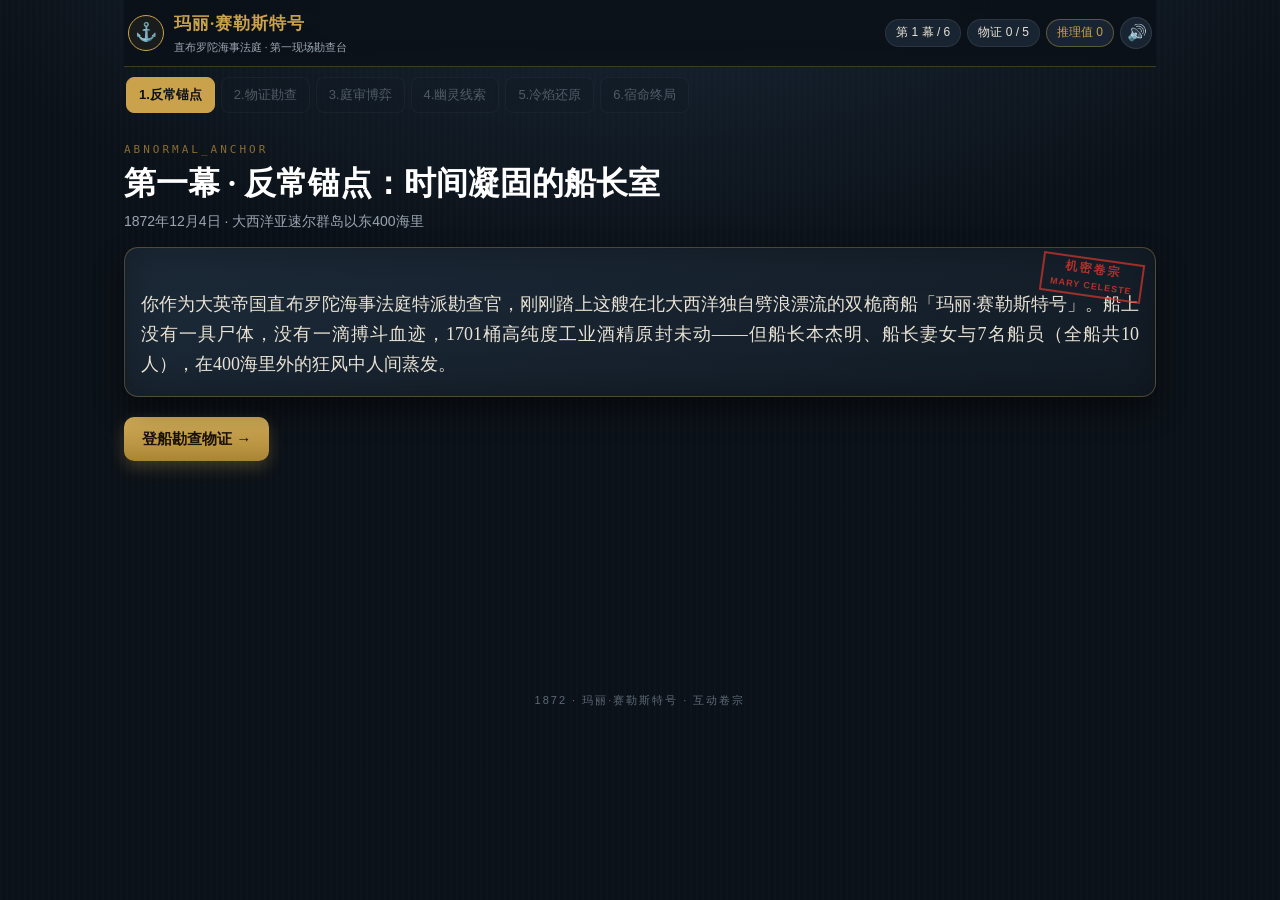
==== index.html @ 89330591 "Deploy 1872 Mary Celeste Bilibili Toy interactive demo" ====
<!DOCTYPE html>
<html lang="zh-CN">
<head>
<meta charset="utf-8">
<meta name="viewport" content="width=device-width, initial-scale=1, viewport-fit=cover">
<meta name="theme-color" content="#0b1118">
<title>1872幽灵船：玛丽·赛勒斯特号第一现场勘查台</title>
<link rel="icon" href="./icon.png">
<link rel="stylesheet" href="./assets/style-3c4d5e.css">
</head>
<body>
<div class="app" id="app">

  <!-- Top HUD -->
  <header class="hud" id="hud" role="banner">
    <div class="hud-brand">
      <span class="hud-seal" aria-hidden="true">⚓</span>
      <div class="hud-title">
        <strong>玛丽·赛勒斯特号</strong>
        <small>直布罗陀海事法庭 · 第一现场勘查台</small>
      </div>
    </div>
    <div class="hud-stats" aria-live="polite">
      <span class="hud-chip" id="hud-act">第 1 幕 / 6</span>
      <span class="hud-chip" id="hud-evidence">物证 0 / 5</span>
      <span class="hud-chip hud-score" id="hud-score">推理值 0</span>
      <button type="button" class="hud-btn" id="btn-sound" aria-pressed="true" title="音效开关">🔊</button>
    </div>
  </header>

  <!-- Act Quick-Jump Bar -->
  <nav class="jumpbar" id="act-nav" aria-label="幕间快速跳转">
    <button type="button" class="jump is-current" data-jump="1">1.反常锚点</button>
    <button type="button" class="jump" data-jump="2" disabled>2.物证勘查</button>
    <button type="button" class="jump" data-jump="3" disabled>3.庭审博弈</button>
    <button type="button" class="jump" data-jump="4" disabled>4.幽灵线索</button>
    <button type="button" class="jump" data-jump="5" disabled>5.冷焰还原</button>
    <button type="button" class="jump" data-jump="6" disabled>6.宿命终局</button>
  </nav>

  <main class="stage" id="stage">

    <!-- Act 1 -->
    <section class="act is-active" id="act-1" data-act="1" aria-labelledby="act1-title">
      <p class="eyebrow" id="act1-code">ABNORMAL_ANCHOR</p>
      <h1 class="act-title" id="act1-title">第一幕 · 反常锚点：时间凝固的船长室</h1>
      <p class="act-sub" id="act1-sub">1872年12月4日 · 大西洋亚速尔群岛以东400海里</p>
      <div class="case-file">
        <div class="case-stamp" aria-hidden="true">机密卷宗<br><span>MARY CELESTE</span></div>
        <p class="hook" id="act1-hook"></p>
        <p class="interrupt" id="act1-interrupt" hidden></p>
      </div>
      <ul class="anomaly-list" id="anomaly-list" hidden>
        <li>🧵 缝纫机上的童装，还差最后一针</li>
        <li>🍳 厨房炉火刚熄，早餐盘里还留着食物</li>
        <li>🛢️ 1701 桶工业酒精，原封未动</li>
      </ul>
      <div class="act-actions">
        <button type="button" class="btn btn-primary" id="btn-to-act2">登船勘查物证 →</button>
      </div>
    </section>

    <!-- Act 2 -->
    <section class="act" id="act-2" data-act="2" aria-labelledby="act2-title" hidden>
      <p class="eyebrow" id="act2-code">SENSORY_INSPECTION</p>
      <h2 class="act-title" id="act2-title">第二幕 · 感官勘查：35mm拍立得物证悬浮台</h2>
      <p class="act-sub" id="act2-sub"></p>

      <div class="toolbar" id="toolbar" role="toolbar" aria-label="勘查工具">
        <button type="button" class="tool is-selected" id="tool-fluo" aria-pressed="true">
          <i class="tool-dot fluo" aria-hidden="true"></i>黄色荧光标注刷
        </button>
        <button type="button" class="tool" id="tool-circle" aria-pressed="false">
          <i class="tool-dot circle" aria-hidden="true"></i>手绘红圈取证笔
        </button>
        <div class="counter" aria-live="polite">已取证 <b id="evidence-counter">0 / 5</b></div>
        <button type="button" class="btn btn-ghost" id="btn-inspect-all">一键全勘查</button>
      </div>

      <div class="evidence-grid" id="evidence-grid"></div>

      <p class="tool-hint" id="tool-hint" aria-live="polite">点击任意拍立得，用当前工具标出它的反常死穴。</p>
      <div class="act-actions">
        <button type="button" class="btn btn-primary" id="btn-to-act3" disabled>5件物证到手，开庭 →</button>
      </div>
    </section>

    <!-- Act 3 -->
    <section class="act" id="act-3" data-act="3" aria-labelledby="act3-title" hidden>
      <p class="eyebrow" id="act3-code">INTUITION_TRAP</p>
      <h2 class="act-title" id="act3-title">第三幕 · 直觉诱捕：直布罗陀海事庭审博弈</h2>
      <p class="act-sub" id="act3-sub"></p>
      <div class="court-bench" aria-hidden="true">⚖️ 请选择你的结案假说</div>
      <div class="hyp-list" id="hyp-list"></div>
      <div class="act-actions">
        <button type="button" class="btn btn-primary" id="btn-to-act4" disabled>真相锁定，追查幽灵线索 →</button>
      </div>
    </section>

    <!-- Act 4 -->
    <section class="act" id="act-4" data-act="4" aria-labelledby="act4-title" hidden>
      <p class="eyebrow" id="act4-code">GHOST_CLUE</p>
      <h2 class="act-title" id="act4-title">第四幕 · 幽灵线索：为什么火光冲天却没有半点烧焦痕迹？</h2>
      <p class="act-sub" id="act4-sub"></p>
      <p class="mechanism" id="act4-mechanism"></p>

      <div class="chain" id="chain" aria-label="证据链">
        <button type="button" class="chain-node" id="node-barrels" data-node="barrels">
          <span class="node-no">物证 #05</span><b>9桶红橡木渗漏</b>
        </button>
        <span class="chain-link" id="link-1" aria-hidden="true"></span>
        <button type="button" class="chain-node" id="node-hatch" data-node="hatch">
          <span class="node-no">现场细节</span><b>被掀开的舱盖</b>
        </button>
        <span class="chain-link" id="link-2" aria-hidden="true"></span>
        <button type="button" class="chain-node" id="node-rope" data-node="rope">
          <span class="node-no">物证 #04</span><b>崩断的主帆缭绳</b>
        </button>
      </div>
      <p class="tool-hint" id="chain-hint" aria-live="polite">依次点选两个相邻的证据节点，把它们连成链。</p>

      <div class="formula" id="formula" hidden>
        <p class="formula-tag">UCL 热力学冷焰公式 · 已解锁</p>
        <p class="formula-eq">C₂H₅OH(g) + O₂ →(低温氧化) 乙醛 + H₂O + <em>微量热</em></p>
        <p class="formula-eq">爆炸极限 3.3% ≤ φ ≤ 19% · 火焰峰值温度远低于纸张燃点</p>
        <p class="formula-note">蒸汽剧烈喷发，却几乎不加热周围木材——所以船上没有焦痕。</p>
      </div>
      <div class="act-actions">
        <button type="button" class="btn btn-primary" id="btn-to-act5" disabled>进入物理还原 →</button>
      </div>
    </section>

    <!-- Act 5 -->
    <section class="act" id="act-5" data-act="5" aria-labelledby="act5-title" hidden>
      <p class="eyebrow" id="act5-code">PHYSICAL_RECONSTRUCTION</p>
      <h2 class="act-title" id="act5-title">第五幕 · 物理还原：0.7秒核弹级死寂与冷焰闪爆实验</h2>
      <p class="act-sub" id="act5-sub"></p>
      <ol class="timeline" id="timeline"></ol>

      <div class="flame-stage" id="flame-stage" aria-live="polite">
        <div class="flame-core" aria-hidden="true"></div>
        <span class="wave w1" aria-hidden="true"></span>
        <span class="wave w2" aria-hidden="true"></span>
        <span class="wave w3" aria-hidden="true"></span>
        <div class="flame-readout" id="flame-readout">舱口待命 · 等待最后一次静电火花</div>
        <div class="paper-test" id="paper-test" hidden>📄 试纸完好无损 · 0 焦痕</div>
      </div>

      <div class="act-actions">
        <button type="button" class="btn btn-flame" id="btn-trigger-flash">⚡ 触发死寂 0.72 秒 → 冷焰闪爆</button>
        <button type="button" class="btn btn-primary" id="btn-to-act6" hidden disabled>查看宿命终局 →</button>
      </div>
    </section>

    <!-- Act 6 -->
    <section class="act" id="act-6" data-act="6" aria-labelledby="act6-title" hidden>
      <p class="eyebrow" id="act6-code">FATE_ECHO</p>
      <h2 class="act-title" id="act6-title">第六幕 · 宿命回响：最理性的父爱，最残酷的深海</h2>
      <p class="act-sub" id="act6-sub"></p>
      <blockquote class="epilogue" id="epilogue"></blockquote>

      <article class="rank-card" id="rank-card" aria-live="polite">
        <div class="rank-letter" id="rank-letter">B</div>
        <div class="rank-body">
          <p class="rank-badge" id="rank-badge"></p>
          <p class="rank-title" id="rank-title"></p>
          <p class="rank-score">最终推理值 <b id="final-score">0</b> / 100</p>
        </div>
      </article>
      <p class="comment-box" id="comment-text"></p>
      <p class="save-status" id="save-status" aria-live="polite"></p>
      <div class="act-actions">
        <button type="button" class="btn btn-primary" id="btn-copy-comment">复制评论区暗号</button>
        <button type="button" class="btn btn-ghost" id="btn-restart">重新勘查</button>
      </div>
    </section>
  </main>

  <footer class="foot">1872 · 玛丽·赛勒斯特号 · 互动卷宗</footer>
</div>

<!-- Dead Silence: 0.72s pitch-black -->
<div class="dead-silence" id="dead-silence" aria-hidden="true"><span>……</span></div>
<div class="cool-flash" id="cool-flash" aria-hidden="true"></div>
<div class="toast" id="toast" role="status" aria-live="polite"></div>

<script src="./assets/app-8f9a2b.js"></script>
</body>
</html>
---- assets/style-3c4d5e.css ----
/* 1872 Mary Celeste — Victorian maritime detective desk (dark). */
:root {
  --ink: #0b1118;
  --ink-2: #111a24;
  --ink-3: #182431;
  --wood: #2a1d14;
  --brass: #c9a24b;
  --brass-dim: #8a6d2f;
  --paper: #f4efe6;
  --paper-ink: #2b2118;
  --text: #e8e2d4;
  --muted: #9aa5b1;
  --red: #d9372b;
  --fluo: rgba(250, 204, 21, 0.42);
  --flame: #38bdf8;
  --radius: 14px;
  --serif: "Songti SC", "Noto Serif SC", "SimSun", "Georgia", serif;
  --sans: -apple-system, "PingFang SC", "Microsoft YaHei", "Segoe UI", sans-serif;
}

*, *::before, *::after { box-sizing: border-box; }
html, body { margin: 0; padding: 0; max-width: 100%; overflow-x: hidden; }
body {
  background:
    radial-gradient(1200px 600px at 50% -10%, #1b2a3a 0%, transparent 60%),
    repeating-linear-gradient(90deg, rgba(255,255,255,0.012) 0 2px, transparent 2px 6px),
    var(--ink);
  color: var(--text);
  font-family: var(--sans);
  line-height: 1.65;
  -webkit-font-smoothing: antialiased;
  min-height: 100vh;
}
[hidden] { display: none !important; }
button { font: inherit; color: inherit; cursor: pointer; border: 0; background: none; -webkit-tap-highlight-color: transparent; }
button:disabled { cursor: not-allowed; opacity: 0.45; }
button:focus-visible { outline: 2px solid var(--brass); outline-offset: 2px; }

.app { max-width: 1080px; margin: 0 auto; padding: 0 14px 28px; width: 100%; }

/* ---------- Top HUD ---------- */
.hud {
  position: sticky; top: 0; z-index: 30;
  display: flex; flex-wrap: wrap; align-items: center; justify-content: space-between; gap: 8px;
  padding: 10px 4px;
  background: linear-gradient(180deg, rgba(11,17,24,0.97) 70%, rgba(11,17,24,0.82));
  border-bottom: 1px solid rgba(201,162,75,0.28);
  backdrop-filter: blur(6px);
}
.hud-brand { display: flex; align-items: center; gap: 10px; min-width: 0; }
.hud-seal {
  width: 36px; height: 36px; flex: none; display: grid; place-items: center;
  border: 1px solid var(--brass); border-radius: 50%; color: var(--brass); font-size: 18px;
  background: rgba(201,162,75,0.08);
}
.hud-title { display: flex; flex-direction: column; min-width: 0; font-family: var(--serif); }
.hud-title strong { font-size: 15px; color: var(--brass); letter-spacing: 1px; }
.hud-title small { font-size: 11px; color: var(--muted); white-space: nowrap; overflow: hidden; text-overflow: ellipsis; }
.hud-stats { display: flex; flex-wrap: wrap; align-items: center; gap: 6px; }
.hud-chip {
  padding: 3px 10px; border-radius: 999px; font-size: 12px; white-space: nowrap;
  background: var(--ink-3); border: 1px solid rgba(255,255,255,0.08); color: var(--text);
}
.hud-score { color: var(--brass); border-color: rgba(201,162,75,0.4); }
.hud-btn { width: 32px; height: 32px; border-radius: 50%; background: var(--ink-3); border: 1px solid rgba(255,255,255,0.1); }

/* ---------- Act quick-jump bar ---------- */
.jumpbar {
  display: flex; gap: 6px; padding: 10px 2px; overflow-x: auto; scrollbar-width: none;
  -webkit-overflow-scrolling: touch;
}
.jumpbar::-webkit-scrollbar { display: none; }
.jump {
  flex: 0 0 auto; padding: 6px 12px; border-radius: 8px; font-size: 13px; white-space: nowrap;
  background: var(--ink-2); border: 1px solid rgba(255,255,255,0.08); color: var(--muted);
  transition: background .2s, color .2s, border-color .2s;
}
.jump.is-done { color: var(--text); border-color: rgba(201,162,75,0.35); }
.jump.is-current { color: var(--ink); background: var(--brass); border-color: var(--brass); font-weight: 700; }
.jump:not(:disabled):not(.is-current):hover { border-color: var(--brass); color: var(--brass); }

/* ---------- Acts ---------- */
.stage { min-height: 60vh; }
.act { padding: 14px 0 6px; animation: actIn .5s ease both; }
@keyframes actIn { from { opacity: 0; transform: translateY(14px); } to { opacity: 1; transform: none; } }
.eyebrow { margin: 4px 0 0; font-size: 11px; letter-spacing: 3px; color: var(--brass-dim); font-family: ui-monospace, Consolas, monospace; }
.act-title { margin: 4px 0 6px; font-family: var(--serif); font-size: clamp(21px, 5.6vw, 32px); line-height: 1.3; color: #fff; overflow-wrap: anywhere; }
.act-sub { margin: 0 0 14px; color: var(--muted); font-size: 14px; overflow-wrap: anywhere; }

.case-file {
  position: relative; padding: 18px 16px 16px; border-radius: var(--radius);
  background: linear-gradient(160deg, #1c2a38, #121b25);
  border: 1px solid rgba(201,162,75,0.3);
  box-shadow: 0 14px 30px rgba(0,0,0,0.45), inset 0 0 40px rgba(0,0,0,0.3);
}
.case-stamp {
  position: absolute; top: 10px; right: 12px; transform: rotate(8deg);
  border: 2px solid rgba(217,55,43,0.7); color: rgba(217,55,43,0.8);
  padding: 2px 8px; font-size: 12px; font-weight: 700; text-align: center; line-height: 1.3; letter-spacing: 2px;
}
.case-stamp span { font-size: 9px; letter-spacing: 1px; }
.hook { margin: 24px 0 0; font-family: var(--serif); font-size: 16px; text-align: justify; }
.interrupt {
  margin: 14px 0 0; padding: 10px 12px; border-left: 3px solid var(--red);
  background: rgba(217,55,43,0.1); font-weight: 700; color: #ffd9d4; animation: shake .5s;
}
@keyframes shake { 20% { transform: translateX(-4px); } 40% { transform: translateX(4px); } 60% { transform: translateX(-2px); } 80% { transform: translateX(2px); } }
.anomaly-list { list-style: none; margin: 14px 0 0; padding: 0; display: grid; gap: 8px; }
.anomaly-list li { padding: 8px 12px; background: var(--ink-2); border-radius: 8px; border: 1px dashed rgba(201,162,75,0.4); animation: actIn .5s both; }

.act-actions { display: flex; flex-wrap: wrap; gap: 10px; margin: 20px 0 6px; }
.btn {
  min-height: 44px; padding: 10px 18px; border-radius: 10px; font-weight: 700; font-size: 15px;
  transition: transform .15s, box-shadow .2s, filter .2s; max-width: 100%;
}
.btn:not(:disabled):active { transform: scale(0.97); }
.btn-primary { background: linear-gradient(180deg, #d8b25c, #a98433); color: #1a1208; box-shadow: 0 6px 16px rgba(201,162,75,0.28); }
.btn-primary:not(:disabled):hover { filter: brightness(1.08); }
.btn-ghost { background: var(--ink-3); border: 1px solid rgba(201,162,75,0.4); color: var(--brass); }
.btn-flame { background: linear-gradient(180deg, #1e6a94, #0e3d5a); border: 1px solid var(--flame); color: #dff4ff; box-shadow: 0 0 18px rgba(56,189,248,0.35); }

/* ---------- Act 2: toolbar + polaroids ---------- */
.toolbar { display: flex; flex-wrap: wrap; align-items: center; gap: 8px; margin-bottom: 14px; }
.tool {
  display: inline-flex; align-items: center; gap: 8px; min-height: 40px; padding: 8px 12px; border-radius: 10px;
  background: var(--ink-2); border: 1px solid rgba(255,255,255,0.12); font-size: 13px;
}
.tool.is-selected { border-color: var(--brass); background: var(--ink-3); box-shadow: 0 0 0 1px var(--brass) inset; }
.tool-dot { width: 16px; height: 16px; border-radius: 4px; display: inline-block; }
.tool-dot.fluo { background: #facc15; opacity: 0.85; }
.tool-dot.circle { border: 2px solid var(--red); border-radius: 50%; }
.counter { margin-left: auto; font-size: 13px; color: var(--muted); }
.counter b { color: var(--brass); font-size: 16px; }

.evidence-grid {
  display: grid; grid-template-columns: 1fr; gap: 26px 18px; padding: 10px 6px 18px;
}
.polaroid {
  position: relative; display: block; width: 100%; text-align: left; color: var(--paper-ink);
  background: #f4efe6; border: 12px solid #f4efe6; border-bottom-width: 14px; border-radius: 3px;
  box-shadow: 0 2px 3px rgba(0,0,0,0.35), 0 12px 22px rgba(0,0,0,0.5), 0 28px 44px rgba(0,0,0,0.35);
  transform: rotate(var(--tilt, 0deg));
  transition: transform .3s cubic-bezier(.2,.8,.2,1), box-shadow .3s;
  animation: float 6s ease-in-out infinite;
}
.polaroid:nth-child(2n) { animation-delay: -2s; }
.polaroid:nth-child(3n) { animation-delay: -4s; }
@keyframes float { 0%, 100% { translate: 0 0; } 50% { translate: 0 -5px; } }
.polaroid:hover { transform: rotate(0deg) scale(1.025); box-shadow: 0 4px 6px rgba(0,0,0,0.35), 0 22px 36px rgba(0,0,0,0.55); z-index: 2; }
.polaroid[data-id="ev-logbook"] { --tilt: -3.2deg; }
.polaroid[data-id="ev-sword"] { --tilt: 4.1deg; }
.polaroid[data-id="ev-hull-cuts"] { --tilt: -2.5deg; }
.polaroid[data-id="ev-Navigation"] { --tilt: 3.6deg; }
.polaroid[data-id="ev-barrels"] { --tilt: -4.0deg; }
.polaroid::before { /* tape */
  content: ""; position: absolute; top: -20px; left: 50%; width: 72px; height: 22px; margin-left: -36px;
  background: rgba(230,215,170,0.55); transform: rotate(-2deg); box-shadow: 0 1px 2px rgba(0,0,0,0.25);
}
.photo {
  position: relative; aspect-ratio: 4 / 3; overflow: hidden;
  background:
    radial-gradient(120% 90% at 30% 20%, #4a5b6b 0%, #1b2530 60%, #0c1219 100%);
  filter: sepia(0.35) contrast(1.05);
  display: grid; place-items: center;
}
.photo-icon { font-size: 54px; opacity: 0.85; filter: drop-shadow(0 4px 8px rgba(0,0,0,0.6)); }
.photo-spec { position: absolute; left: 6px; bottom: 4px; right: 6px; font-size: 10px; color: rgba(255,255,255,0.7); font-family: ui-monospace, Consolas, monospace; text-shadow: 0 1px 2px #000; }
.cap { padding: 10px 2px 0; }
.cap-name { margin: 0 0 6px; font-family: var(--serif); font-weight: 700; font-size: 15px; line-height: 1.35; }
.cap-fact { margin: 0; font-size: 13px; line-height: 1.6; color: #4a3c2c; overflow-wrap: anywhere; }
.target { margin: 10px 0 0; font-size: 13px; line-height: 1.8; font-weight: 700; color: var(--paper-ink); overflow-wrap: anywhere; }
.deduction { margin: 10px 0 0; padding: 8px 10px; font-size: 13px; background: #1a2430; color: #f7e7b5; border-radius: 4px; animation: actIn .45s both; overflow-wrap: anywhere; }
.deduction::before { content: "推断 · "; color: var(--brass); font-weight: 700; }
.polaroid.is-done { cursor: default; }
.polaroid.is-done::after {
  content: "已取证"; position: absolute; top: -6px; right: -10px; transform: rotate(10deg);
  padding: 1px 8px; font-size: 12px; font-weight: 700; color: #fff; background: #2b7a4b; border-radius: 3px; box-shadow: 0 2px 4px rgba(0,0,0,0.4);
}

/* Yellow fluorescent highlighter sweep */
.hl-fluo {
  background-image: linear-gradient(90deg, rgba(250, 204, 21, 0.42), rgba(250, 204, 21, 0.42));
  background-repeat: no-repeat; background-position: 0 88%; background-size: 0% 72%;
  padding: 0 2px; -webkit-box-decoration-break: clone; box-decoration-break: clone;
  animation: fluoSweep .9s ease-out forwards;
}
@keyframes fluoSweep { from { background-size: 0% 72%; } to { background-size: 100% 72%; } }

/* Hand-drawn red circle (inline SVG) */
.hl-circle { position: relative; display: inline; padding: 0 3px; }
.hl-circle .circle-svg {
  position: absolute; left: -6px; top: -6px; width: calc(100% + 12px); height: calc(100% + 12px);
  pointer-events: none; overflow: visible;
}
.hl-circle .circle-svg ellipse {
  fill: none; stroke: #d9372b; stroke-width: 2.4; stroke-linecap: round; vector-effect: non-scaling-stroke;
  stroke-dasharray: 1; stroke-dashoffset: 1; animation: drawCircle .9s ease-out forwards;
  filter: drop-shadow(0 0 2px rgba(217,55,43,0.55));
}
@keyframes drawCircle { to { stroke-dashoffset: 0; } }

.tool-hint { margin: 4px 0 0; font-size: 13px; color: var(--muted); }

/* ---------- Act 3: courtroom ---------- */
.court-bench {
  padding: 8px 12px; margin-bottom: 12px; text-align: center; font-family: var(--serif); letter-spacing: 3px;
  color: var(--brass); background: linear-gradient(180deg, #3a2a1c, #241810); border: 1px solid rgba(201,162,75,0.4); border-radius: 8px;
}
.hyp-list { display: grid; gap: 12px; }
.hyp {
  display: block; width: 100%; text-align: left; padding: 14px; border-radius: var(--radius);
  background: var(--ink-2); border: 1px solid rgba(255,255,255,0.1); transition: border-color .2s, transform .15s;
}
.hyp:not(.is-locked):hover { border-color: var(--brass); transform: translateY(-2px); }
.hyp-title { margin: 0 0 4px; font-family: var(--serif); font-size: 16px; font-weight: 700; color: #fff; overflow-wrap: anywhere; }
.hyp-pitch { margin: 0; font-size: 13px; color: var(--muted); overflow-wrap: anywhere; }
.verdict { margin: 10px 0 0; padding: 10px 12px; border-radius: 8px; font-size: 14px; overflow-wrap: anywhere; animation: actIn .4s both; }
.hyp.is-broken { border-color: rgba(217,55,43,0.6); background: #1e1517; }
.hyp.is-broken .hyp-title { text-decoration: line-through; text-decoration-color: var(--red); color: #c4a5a2; }
.hyp.is-broken .verdict { background: rgba(217,55,43,0.14); color: #ffd9d4; border-left: 3px solid var(--red); }
.hyp.is-broken.slam { animation: slam .5s cubic-bezier(.3,1.6,.5,1); }
@keyframes slam { 0% { transform: scale(1.04) rotate(-0.6deg); } 40% { transform: scale(0.97); } 100% { transform: none; } }
.hyp.is-truth { border-color: var(--flame); background: linear-gradient(160deg, #0f2433, #0b1a26); box-shadow: 0 0 22px rgba(56,189,248,0.25); }
.hyp.is-truth .verdict { background: rgba(56,189,248,0.12); color: #d5f1ff; border-left: 3px solid var(--flame); }
.hyp.is-locked { cursor: default; }

/* ---------- Act 4: chain ---------- */
.mechanism { padding: 10px 12px; background: var(--ink-2); border-radius: 8px; border: 1px dashed rgba(201,162,75,0.4); font-size: 14px; overflow-wrap: anywhere; }
.chain { display: flex; flex-direction: column; align-items: stretch; gap: 0; margin: 18px 0 8px; }
.chain-node {
  padding: 12px 14px; border-radius: 12px; text-align: left; background: var(--ink-3);
  border: 1px solid rgba(255,255,255,0.14); display: flex; flex-direction: column; gap: 2px; transition: border-color .2s, box-shadow .2s;
}
.chain-node .node-no { font-size: 11px; color: var(--muted); letter-spacing: 1px; }
.chain-node b { font-family: var(--serif); font-size: 16px; }
.chain-node.is-picked { border-color: var(--brass); box-shadow: 0 0 0 1px var(--brass) inset, 0 0 14px rgba(201,162,75,0.3); }
.chain-node.is-linked { border-color: var(--flame); box-shadow: 0 0 14px rgba(56,189,248,0.3); }
.chain-link { align-self: center; width: 4px; height: 28px; background: repeating-linear-gradient(180deg, #5b6672 0 4px, transparent 4px 8px); border-radius: 2px; transition: background .3s, box-shadow .3s; }
.chain-link.is-on { background: linear-gradient(180deg, var(--flame), var(--brass)); box-shadow: 0 0 10px rgba(56,189,248,0.6); }
.formula {
  margin-top: 14px; padding: 14px; border-radius: var(--radius); background: linear-gradient(160deg, #0f2433, #0b1520);
  border: 1px solid var(--flame); box-shadow: 0 0 24px rgba(56,189,248,0.2); animation: actIn .6s both; overflow-wrap: anywhere;
}
.formula-tag { margin: 0 0 8px; font-size: 12px; letter-spacing: 2px; color: var(--flame); font-weight: 700; }
.formula-eq { margin: 4px 0; font-family: ui-monospace, Consolas, monospace; font-size: 14px; color: #e6f6ff; }
.formula-eq em { color: var(--flame); font-style: normal; }
.formula-note { margin: 8px 0 0; font-size: 13px; color: var(--muted); }

/* ---------- Act 5: reconstruction ---------- */
.timeline { list-style: none; margin: 0 0 16px; padding: 0 0 0 16px; border-left: 2px solid rgba(201,162,75,0.4); display: grid; gap: 10px; }
.timeline li {
  position: relative; padding: 10px 12px; font-size: 14px; border-radius: 8px; background: var(--ink-2);
  opacity: 0.4; transition: opacity .4s, background .4s; overflow-wrap: anywhere;
}
.timeline li::before { content: ""; position: absolute; left: -23px; top: 16px; width: 10px; height: 10px; border-radius: 50%; background: var(--brass-dim); }
.timeline li.is-on { opacity: 1; background: var(--ink-3); }
.timeline li.is-on::before { background: var(--brass); box-shadow: 0 0 8px var(--brass); }
.timeline li.is-silence.is-on { background: #000; border: 1px solid rgba(255,255,255,0.15); }
.timeline li.is-flame.is-on { background: #0f2433; border: 1px solid var(--flame); }

.flame-stage {
  position: relative; height: 220px; border-radius: var(--radius); overflow: hidden; display: grid; place-items: center;
  background: radial-gradient(100% 80% at 50% 100%, #0e2231 0%, #070c12 80%); border: 1px solid rgba(255,255,255,0.1);
}
.flame-core {
  position: absolute; bottom: -40px; left: 50%; width: 70px; height: 70px; margin-left: -35px; border-radius: 50%;
  background: radial-gradient(circle, #e6f8ff 0%, #38bdf8 40%, rgba(56,189,248,0) 72%); opacity: 0; filter: blur(2px);
}
.wave {
  position: absolute; bottom: -60px; left: 50%; width: 120px; height: 120px; margin-left: -60px; border-radius: 50%;
  border: 3px solid #38bdf8; opacity: 0; box-shadow: 0 0 22px rgba(56,189,248,0.7), inset 0 0 22px rgba(56,189,248,0.5);
}
.flame-readout { position: relative; z-index: 2; padding: 0 14px; text-align: center; font-size: 14px; color: var(--muted); text-shadow: 0 1px 4px #000; }
.paper-test { position: absolute; bottom: 10px; left: 50%; transform: translateX(-50%); z-index: 2; padding: 4px 12px; font-size: 12px; background: var(--paper); color: var(--paper-ink); border-radius: 3px; white-space: nowrap; box-shadow: 0 4px 10px rgba(0,0,0,0.5); }
.flame-stage.is-armed .flame-readout { color: #fff; }
.flame-stage.is-blast .flame-core { animation: coreBlast 1.6s ease-out forwards; }
.flame-stage.is-blast .wave { animation: coolWave 1.8s ease-out forwards; }
.flame-stage.is-blast .w2 { animation-delay: .25s; }
.flame-stage.is-blast .w3 { animation-delay: .5s; }
.flame-stage.is-blast .flame-readout { color: var(--flame); font-weight: 700; }
@keyframes coreBlast { 0% { opacity: 0; transform: scale(0.4); } 20% { opacity: 1; transform: scale(5.5); } 100% { opacity: 0.12; transform: scale(3) translateY(-30px); } }
@keyframes coolWave { 0% { opacity: 0.95; transform: scale(0.3); } 100% { opacity: 0; transform: scale(5); } }

/* Dead Silence overlay: exactly 720ms pitch black */
.dead-silence {
  position: fixed; inset: 0; z-index: 100; background: #000; display: grid; place-items: center;
  opacity: 0; visibility: hidden; pointer-events: none; color: rgba(255,255,255,0.12); font-size: 28px; letter-spacing: 10px;
}
.dead-silence.is-on { opacity: 1; visibility: visible; pointer-events: auto; transition: none; }
.dead-silence.is-on span { animation: heartbeat .72s ease-in-out; }
@keyframes heartbeat { 0%, 100% { opacity: 0.1; } 30% { opacity: 0.5; } 50% { opacity: 0.15; } 70% { opacity: 0.45; } }
.cool-flash {
  position: fixed; inset: 0; z-index: 99; pointer-events: none; opacity: 0;
  background: radial-gradient(circle at 50% 70%, rgba(230,248,255,0.95), rgba(56,189,248,0.7) 40%, rgba(56,189,248,0) 80%);
}
.cool-flash.is-on { animation: coolFlash 1.1s ease-out; }
@keyframes coolFlash { 0% { opacity: 1; } 100% { opacity: 0; } }

/* ---------- Act 6 ---------- */
.epilogue {
  margin: 0 0 18px; padding: 16px; font-family: var(--serif); font-size: 16px; line-height: 1.95; text-align: justify;
  border-left: 3px solid var(--brass); background: linear-gradient(160deg, #1a2531, #111a24); border-radius: 0 var(--radius) var(--radius) 0;
  overflow-wrap: anywhere;
}
.rank-card {
  display: flex; align-items: center; gap: 14px; padding: 16px; border-radius: var(--radius);
  background: #f4efe6; color: var(--paper-ink); transform: rotate(-1.5deg);
  box-shadow: 0 2px 3px rgba(0,0,0,0.35), 0 16px 30px rgba(0,0,0,0.5);
}
.rank-letter {
  flex: none; width: 76px; height: 76px; display: grid; place-items: center; border-radius: 50%;
  font-family: var(--serif); font-size: 34px; font-weight: 900; color: #fff; background: #7a5a1f; border: 3px double #f4efe6; outline: 2px solid #7a5a1f;
}
.rank-card[data-rank="S+"] .rank-letter { background: linear-gradient(135deg, #e6c15c, #9a6f12); color: #1a1208; }
.rank-card[data-rank="A"] .rank-letter { background: #2c5f8a; }
.rank-card[data-rank="B"] .rank-letter { background: #5b4a3a; }
.rank-body { min-width: 0; }
.rank-body p { margin: 0; overflow-wrap: anywhere; }
.rank-badge { font-weight: 800; font-size: 15px; }
.rank-title { font-size: 13px; color: #5a4a38; margin: 2px 0 6px !important; }
.rank-score { font-size: 13px; }
.rank-score b { font-size: 20px; color: #8a3a12; }
.comment-box { margin: 18px 0 0; padding: 12px; border: 1px dashed rgba(201,162,75,0.5); border-radius: 10px; font-size: 14px; background: var(--ink-2); overflow-wrap: anywhere; }
.save-status { min-height: 20px; margin: 6px 0 0; font-size: 12px; color: var(--muted); }

.foot { margin-top: 28px; text-align: center; font-size: 11px; color: #5d6a77; letter-spacing: 2px; }
.toast {
  position: fixed; left: 50%; bottom: 22px; z-index: 120; transform: translate(-50%, 20px); max-width: 90vw;
  padding: 9px 16px; border-radius: 999px; font-size: 13px; background: rgba(20,28,38,0.96); border: 1px solid var(--brass); color: var(--text);
  opacity: 0; pointer-events: none; transition: opacity .25s, transform .25s;
}
.toast.is-on { opacity: 1; transform: translate(-50%, 0); }

/* ---------- Responsive ---------- */
@media (min-width: 720px) {
  .app { padding: 0 24px 40px; }
  .hud-title strong { font-size: 17px; }
  .hook { font-size: 18px; }
  .evidence-grid { grid-template-columns: repeat(2, 1fr); gap: 34px 28px; padding: 18px 10px 24px; }
  .hyp-list { grid-template-columns: repeat(2, 1fr); }
  .chain { flex-direction: row; align-items: center; }
  .chain-node { flex: 1 1 0; min-width: 0; }
  .chain-link { width: 40px; height: 4px; background: repeating-linear-gradient(90deg, #5b6672 0 4px, transparent 4px 8px); }
  .chain-link.is-on { background: linear-gradient(90deg, var(--flame), var(--brass)); }
  .flame-stage { height: 280px; }
}
@media (min-width: 1100px) {
  .evidence-grid { grid-template-columns: repeat(3, 1fr); }
}
@media (max-width: 380px) {
  .hud-title small { display: none; }
  .btn { width: 100%; }
  .counter { margin-left: 0; width: 100%; }
}
@media (prefers-reduced-motion: reduce) {
  *, *::before, *::after { animation-duration: 0.01ms !important; animation-iteration-count: 1 !important; transition-duration: 0.01ms !important; }
  .dead-silence.is-on { opacity: 1; }
}
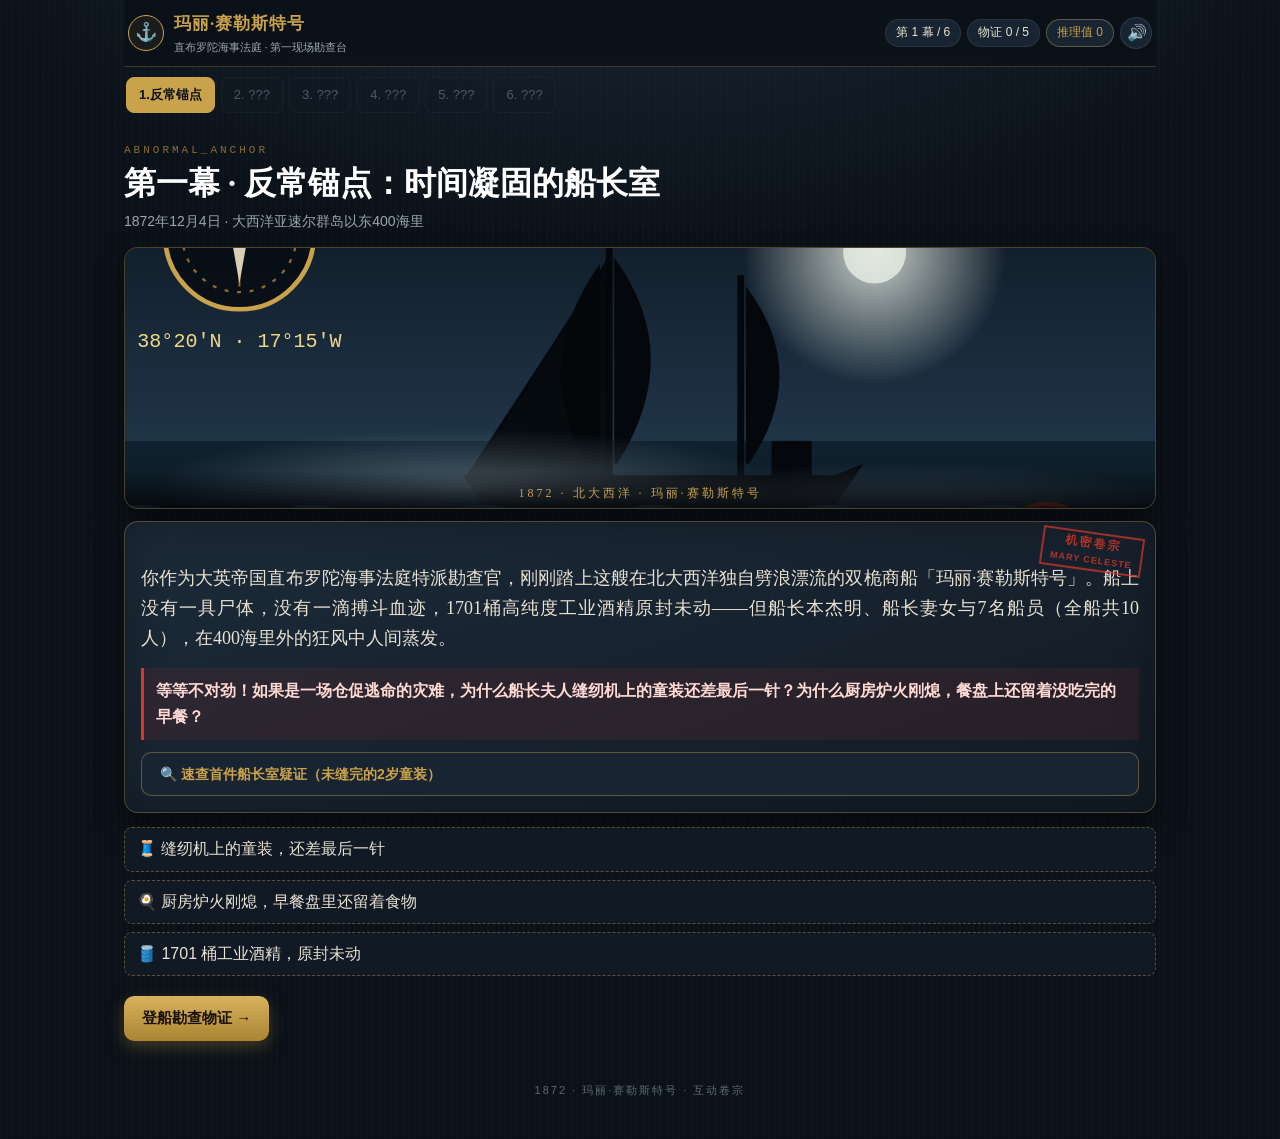
==== commit 6f6f3407: "feat(v2.0): Opus 5.5 x GPT-6 Astra x Gemini 4 Argon boost upgrade (35mm inline SVGs, Hero scene, Can" ====
--- a/index.html
+++ b/index.html
@@ -31,11 +31,11 @@
   <!-- Act Quick-Jump Bar -->
   <nav class="jumpbar" id="act-nav" aria-label="幕间快速跳转">
     <button type="button" class="jump is-current" data-jump="1">1.反常锚点</button>
-    <button type="button" class="jump" data-jump="2" disabled>2.物证勘查</button>
-    <button type="button" class="jump" data-jump="3" disabled>3.庭审博弈</button>
-    <button type="button" class="jump" data-jump="4" disabled>4.幽灵线索</button>
-    <button type="button" class="jump" data-jump="5" disabled>5.冷焰还原</button>
-    <button type="button" class="jump" data-jump="6" disabled>6.宿命终局</button>
+    <button type="button" class="jump" data-jump="2" disabled>2. ???</button>
+    <button type="button" class="jump" data-jump="3" disabled>3. ???</button>
+    <button type="button" class="jump" data-jump="4" disabled>4. ???</button>
+    <button type="button" class="jump" data-jump="5" disabled>5. ???</button>
+    <button type="button" class="jump" data-jump="6" disabled>6. ???</button>
   </nav>
 
   <main class="stage" id="stage">
@@ -45,12 +45,62 @@
       <p class="eyebrow" id="act1-code">ABNORMAL_ANCHOR</p>
       <h1 class="act-title" id="act1-title">第一幕 · 反常锚点：时间凝固的船长室</h1>
       <p class="act-sub" id="act1-sub">1872年12月4日 · 大西洋亚速尔群岛以东400海里</p>
+      <div class="hero-scene">
+        <svg class="hero-svg" viewBox="0 0 360 180" preserveAspectRatio="xMidYMid slice" role="img" aria-label="1872年北大西洋深海迷雾中摇晃的双桅帆船玛丽·赛勒斯特号剪影">
+          <defs>
+            <linearGradient id="hs-sky" x1="0" y1="0" x2="0" y2="1"><stop offset="0" stop-color="#0a121b"/><stop offset=".62" stop-color="#1f3447"/><stop offset="1" stop-color="#34536a"/></linearGradient>
+            <linearGradient id="hs-sea" x1="0" y1="0" x2="0" y2="1"><stop offset="0" stop-color="#10222f"/><stop offset="1" stop-color="#050a10"/></linearGradient>
+            <radialGradient id="hs-moon" cx="50%" cy="50%" r="50%"><stop offset="0" stop-color="#e9efe6" stop-opacity=".85"/><stop offset="1" stop-color="#e9efe6" stop-opacity="0"/></radialGradient>
+            <radialGradient id="hs-fog" cx="50%" cy="50%" r="50%"><stop offset="0" stop-color="#9fb4c4" stop-opacity=".42"/><stop offset="1" stop-color="#9fb4c4" stop-opacity="0"/></radialGradient>
+          </defs>
+          <rect width="360" height="180" fill="url(#hs-sky)"/>
+          <circle cx="262" cy="46" r="46" fill="url(#hs-moon)"/>
+          <circle cx="262" cy="46" r="11" fill="#e9efe6" opacity=".8"/>
+          <rect y="112" width="360" height="68" fill="url(#hs-sea)"/>
+          <g class="hero-ship">
+            <g fill="#04070b">
+              <path d="M118 124 L128 138 L246 138 L258 120 L248 124 Z"/>
+              <rect x="168" y="44" width="2.4" height="82"/>
+              <rect x="214" y="54" width="2.4" height="72"/>
+              <path d="M171 48 Q196 82 172 120 L171 120 Z"/>
+              <path d="M217 58 Q240 88 218 120 L217 120 Z"/>
+              <path d="M166 50 Q142 84 160 118 L166 118 Z"/>
+              <path d="M120 124 L170 46 L168 124 Z" opacity=".9"/>
+              <rect x="226" y="112" width="14" height="12"/>
+            </g>
+            <path d="M120 124 L170 48" stroke="#04070b" stroke-width="1"/>
+          </g>
+          <ellipse cx="120" cy="128" rx="110" ry="20" fill="url(#hs-fog)"/>
+          <ellipse cx="270" cy="142" rx="120" ry="22" fill="url(#hs-fog)"/>
+          <g class="hero-waves" fill="none" stroke="#6f93ac" stroke-width="1.2" opacity=".55">
+            <path d="M-10 138q15 -6 30 0t30 0t30 0t30 0t30 0t30 0t30 0t30 0t30 0t30 0t30 0t30 0t30 0"/>
+            <path d="M-20 154q15 -6 30 0t30 0t30 0t30 0t30 0t30 0t30 0t30 0t30 0t30 0t30 0t30 0t30 0" opacity=".7"/>
+            <path d="M0 169q15 -6 30 0t30 0t30 0t30 0t30 0t30 0t30 0t30 0t30 0t30 0t30 0t30 0" opacity=".5"/>
+          </g>
+          <g transform="translate(40 40)">
+            <circle r="26" fill="rgba(6,10,15,.78)" stroke="#c9a24b" stroke-width="1.6"/>
+            <circle r="20" fill="none" stroke="#8a6d2f" stroke-width=".8" stroke-dasharray="1.4 3"/>
+            <path d="M0 -18V18M-18 0H18" stroke="#8a6d2f" stroke-width=".7"/>
+            <polygon points="0,-17 3,0 -3,0" fill="#d9372b"/><polygon points="0,17 3,0 -3,0" fill="#d9cfb4"/>
+            <text y="-29" text-anchor="middle" font-family="Georgia,serif" font-size="7" fill="#c9a24b">N</text>
+            <text y="39" text-anchor="middle" font-family="monospace" font-size="7" fill="#f1d68a">38°20'N · 17°15'W</text>
+          </g>
+          <g transform="translate(322 150) rotate(8)">
+            <circle r="16" fill="#8e1f17" stroke="#c23a2e" stroke-width="1.5"/>
+            <circle r="11" fill="none" stroke="#e46b5d" stroke-width=".8" opacity=".7"/>
+            <text y="3" text-anchor="middle" font-family="Georgia,serif" font-weight="700" font-size="9" fill="#f3b6ad">1872</text>
+          </g>
+        </svg>
+        <p class="hero-caption">1872 · 北大西洋 · 玛丽·赛勒斯特号</p>
+      </div>
       <div class="case-file">
         <div class="case-stamp" aria-hidden="true">机密卷宗<br><span>MARY CELESTE</span></div>
         <p class="hook" id="act1-hook"></p>
-        <p class="interrupt" id="act1-interrupt" hidden></p>
-      </div>
-      <ul class="anomaly-list" id="anomaly-list" hidden>
+        <p class="interrupt" id="act1-interrupt"></p>
+        <button type="button" class="btn btn-ghost btn-clue" id="btn-first-clue" aria-expanded="false">🔍 速查首件船长室疑证（未缝完的2岁童装）</button>
+        <div class="first-clue-panel" id="first-clue-panel" hidden><strong>【微距批注 · 船长室】</strong> 缝纫机踏板旁散落着半轴白棉线，2岁幼女索菲亚的法兰绒睡衣针脚匀称，说明弃船前3分钟船长夫人还在平静缝衣——绝无暴乱或长期海难征兆！</div>
+      </div>
+      <ul class="anomaly-list" id="anomaly-list">
         <li>🧵 缝纫机上的童装，还差最后一针</li>
         <li>🍳 厨房炉火刚熄，早餐盘里还留着食物</li>
         <li>🛢️ 1701 桶工业酒精，原封未动</li>
@@ -74,7 +124,7 @@
           <i class="tool-dot circle" aria-hidden="true"></i>手绘红圈取证笔
         </button>
         <div class="counter" aria-live="polite">已取证 <b id="evidence-counter">0 / 5</b></div>
-        <button type="button" class="btn btn-ghost" id="btn-inspect-all">一键全勘查</button>
+        <button type="button" class="btn btn-ghost" id="btn-inspect-all">一键辅助全勘查</button>
       </div>
 
       <div class="evidence-grid" id="evidence-grid"></div>
@@ -169,10 +219,13 @@
       </article>
       <p class="comment-box" id="comment-text"></p>
       <p class="save-status" id="save-status" aria-live="polite"></p>
-      <div class="act-actions">
+      <section class="leaderboard-panel" id="leaderboard-panel" aria-label="B站全站断案官天梯榜"><h3 class="lb-title">🏆 B站全站断案官实时天梯榜（Top 5）</h3><ol class="lb-list" id="lb-list"></ol></section>
+      <div class="act-actions">
+        <button type="button" class="btn btn-secondary" id="btn-save-card">📸 生成拍立得结案鉴定卡</button>
         <button type="button" class="btn btn-primary" id="btn-copy-comment">复制评论区暗号</button>
         <button type="button" class="btn btn-ghost" id="btn-restart">重新勘查</button>
       </div>
+      <div class="card-modal" id="card-modal" hidden role="dialog" aria-label="拍立得结案鉴定卡预览"><div class="card-modal-box"><p class="card-modal-tip">📱 手机端可长按下方拍立得保存相册，电脑端已自动下载 PNG</p><img id="card-modal-img" alt="拍立得结案鉴定卡" /><div class="card-modal-actions"><a id="card-download-link" class="btn btn-primary" download="mary-celeste-1872-rank.png">💾 下载高清拍立得 PNG</a><button type="button" class="btn btn-ghost" id="btn-close-modal">关闭预览</button></div></div></div>
     </section>
   </main>
 
--- a/assets/style-3c4d5e.css
+++ b/assets/style-3c4d5e.css
@@ -147,11 +147,11 @@
 .polaroid:nth-child(3n) { animation-delay: -4s; }
 @keyframes float { 0%, 100% { translate: 0 0; } 50% { translate: 0 -5px; } }
 .polaroid:hover { transform: rotate(0deg) scale(1.025); box-shadow: 0 4px 6px rgba(0,0,0,0.35), 0 22px 36px rgba(0,0,0,0.55); z-index: 2; }
-.polaroid[data-id="ev-logbook"] { --tilt: -3.2deg; }
+.polaroid[data-id="ev-logbook"] { --tilt: -2.8deg; }
 .polaroid[data-id="ev-sword"] { --tilt: 4.1deg; }
 .polaroid[data-id="ev-hull-cuts"] { --tilt: -2.5deg; }
 .polaroid[data-id="ev-Navigation"] { --tilt: 3.6deg; }
-.polaroid[data-id="ev-barrels"] { --tilt: -4.0deg; }
+.polaroid[data-id="ev-barrels"] { --tilt: -2.6deg; }
 .polaroid::before { /* tape */
   content: ""; position: absolute; top: -20px; left: 50%; width: 72px; height: 22px; margin-left: -36px;
   background: rgba(230,215,170,0.55); transform: rotate(-2deg); box-shadow: 0 1px 2px rgba(0,0,0,0.25);
@@ -356,3 +356,41 @@
   *, *::before, *::after { animation-duration: 0.01ms !important; animation-iteration-count: 1 !important; transition-duration: 0.01ms !important; }
   .dead-silence.is-on { opacity: 1; }
 }
+
+/* ---------- v2 additions ---------- */
+.hero-scene { position: relative; margin: 0 0 12px; border-radius: var(--radius); overflow: hidden; border: 1px solid rgba(201,162,75,0.35); box-shadow: 0 12px 26px rgba(0,0,0,0.5); background: #07101a; }
+.hero-svg { display: block; width: 100%; height: auto; aspect-ratio: 2 / 1; max-height: 260px; }
+.hero-ship { transform-box: fill-box; transform-origin: 50% 100%; animation: shipRock 5.2s ease-in-out infinite; }
+@keyframes shipRock { 0%, 100% { transform: rotate(-2.2deg) translateY(0); } 50% { transform: rotate(2.4deg) translateY(2px); } }
+.hero-waves { animation: waveDrift 7s ease-in-out infinite alternate; }
+@keyframes waveDrift { from { transform: translateX(0); } to { transform: translateX(-24px); } }
+.hero-caption { position: absolute; left: 0; right: 0; bottom: 0; margin: 0; padding: 14px 10px 5px; text-align: center; font-family: var(--serif); font-size: 12px; letter-spacing: 3px; color: var(--brass); background: linear-gradient(180deg, transparent, rgba(5,8,12,0.85)); }
+
+.btn-clue { margin-top: 12px; width: 100%; text-align: left; font-size: 14px; line-height: 1.45; white-space: normal; }
+.btn-clue[aria-expanded="true"] { border-color: #3fae6e; color: #9fe3bb; }
+.first-clue-panel { margin-top: 10px; padding: 10px 12px; font-size: 14px; line-height: 1.7; border-radius: 8px; background: rgba(250,204,21,0.08); border: 1px dashed rgba(250,204,21,0.55); color: #f7e7b5; overflow-wrap: anywhere; animation: actIn .45s both; }
+.first-clue-panel strong { color: #facc15; }
+
+.photo-art { position: absolute; inset: 0; display: block; }
+.photo-svg { display: block; width: 100%; height: 100%; }
+.photo-spec { z-index: 2; }
+.btn-secondary { background: linear-gradient(180deg, #2c5f8a, #1b3d5a); border: 1px solid #5fa5d6; color: #e6f4ff; box-shadow: 0 6px 16px rgba(44,95,138,0.3); }
+.target.is-masked { color: #8a7a62; font-weight: 400; font-style: italic; padding: 6px 8px; border: 1px dashed rgba(90,74,56,0.55); border-radius: 4px; background: repeating-linear-gradient(135deg, rgba(90,74,56,0.1) 0 6px, transparent 6px 12px); }
+.polaroid.is-shake { animation: polaroidShake .4s ease both; }
+@keyframes polaroidShake { 0%, 100% { translate: 0 0; } 20% { translate: -7px 0; } 40% { translate: 7px 0; } 60% { translate: -4px 0; } 80% { translate: 4px 0; } }
+
+.leaderboard-panel { margin: 14px 0 0; padding: 12px; border-radius: var(--radius); background: linear-gradient(160deg, #1a2531, #101821); border: 1px solid rgba(201,162,75,0.4); }
+.lb-title { margin: 0 0 8px; font-family: var(--serif); font-size: 15px; color: var(--brass); overflow-wrap: anywhere; }
+.lb-list { list-style: none; margin: 0; padding: 0; display: grid; gap: 6px; }
+.lb-item { display: flex; align-items: center; gap: 10px; padding: 7px 10px; font-size: 13px; border-radius: 8px; background: var(--ink-2); border: 1px solid rgba(255,255,255,0.06); min-width: 0; }
+.lb-no { flex: none; width: 22px; height: 22px; display: grid; place-items: center; border-radius: 50%; font-size: 12px; font-weight: 700; background: var(--ink-3); color: var(--brass); }
+.lb-text { min-width: 0; overflow-wrap: anywhere; }
+.lb-item.is-me { background: rgba(201,162,75,0.16); border-color: var(--brass); color: #fff; font-weight: 700; box-shadow: 0 0 12px rgba(201,162,75,0.25); }
+.lb-item.is-me .lb-no { background: var(--brass); color: var(--ink); }
+
+.card-modal { position: fixed; inset: 0; z-index: 150; display: grid; place-items: center; padding: 12px; background: rgba(3,6,10,0.88); overflow-y: auto; }
+.card-modal-box { width: 100%; max-width: 420px; max-height: 100%; display: flex; flex-direction: column; align-items: center; gap: 10px; }
+.card-modal-tip { margin: 0; font-size: 12px; color: var(--muted); text-align: center; }
+.card-modal-box img { display: block; width: 100%; max-width: 100%; max-height: 66vh; object-fit: contain; border-radius: 3px; box-shadow: 0 16px 40px rgba(0,0,0,0.7); -webkit-touch-callout: default; user-select: auto; }
+.card-modal-actions { display: flex; flex-wrap: wrap; justify-content: center; gap: 8px; width: 100%; }
+.card-modal-actions .btn { flex: 1 1 140px; display: inline-flex; align-items: center; justify-content: center; text-decoration: none; text-align: center; }
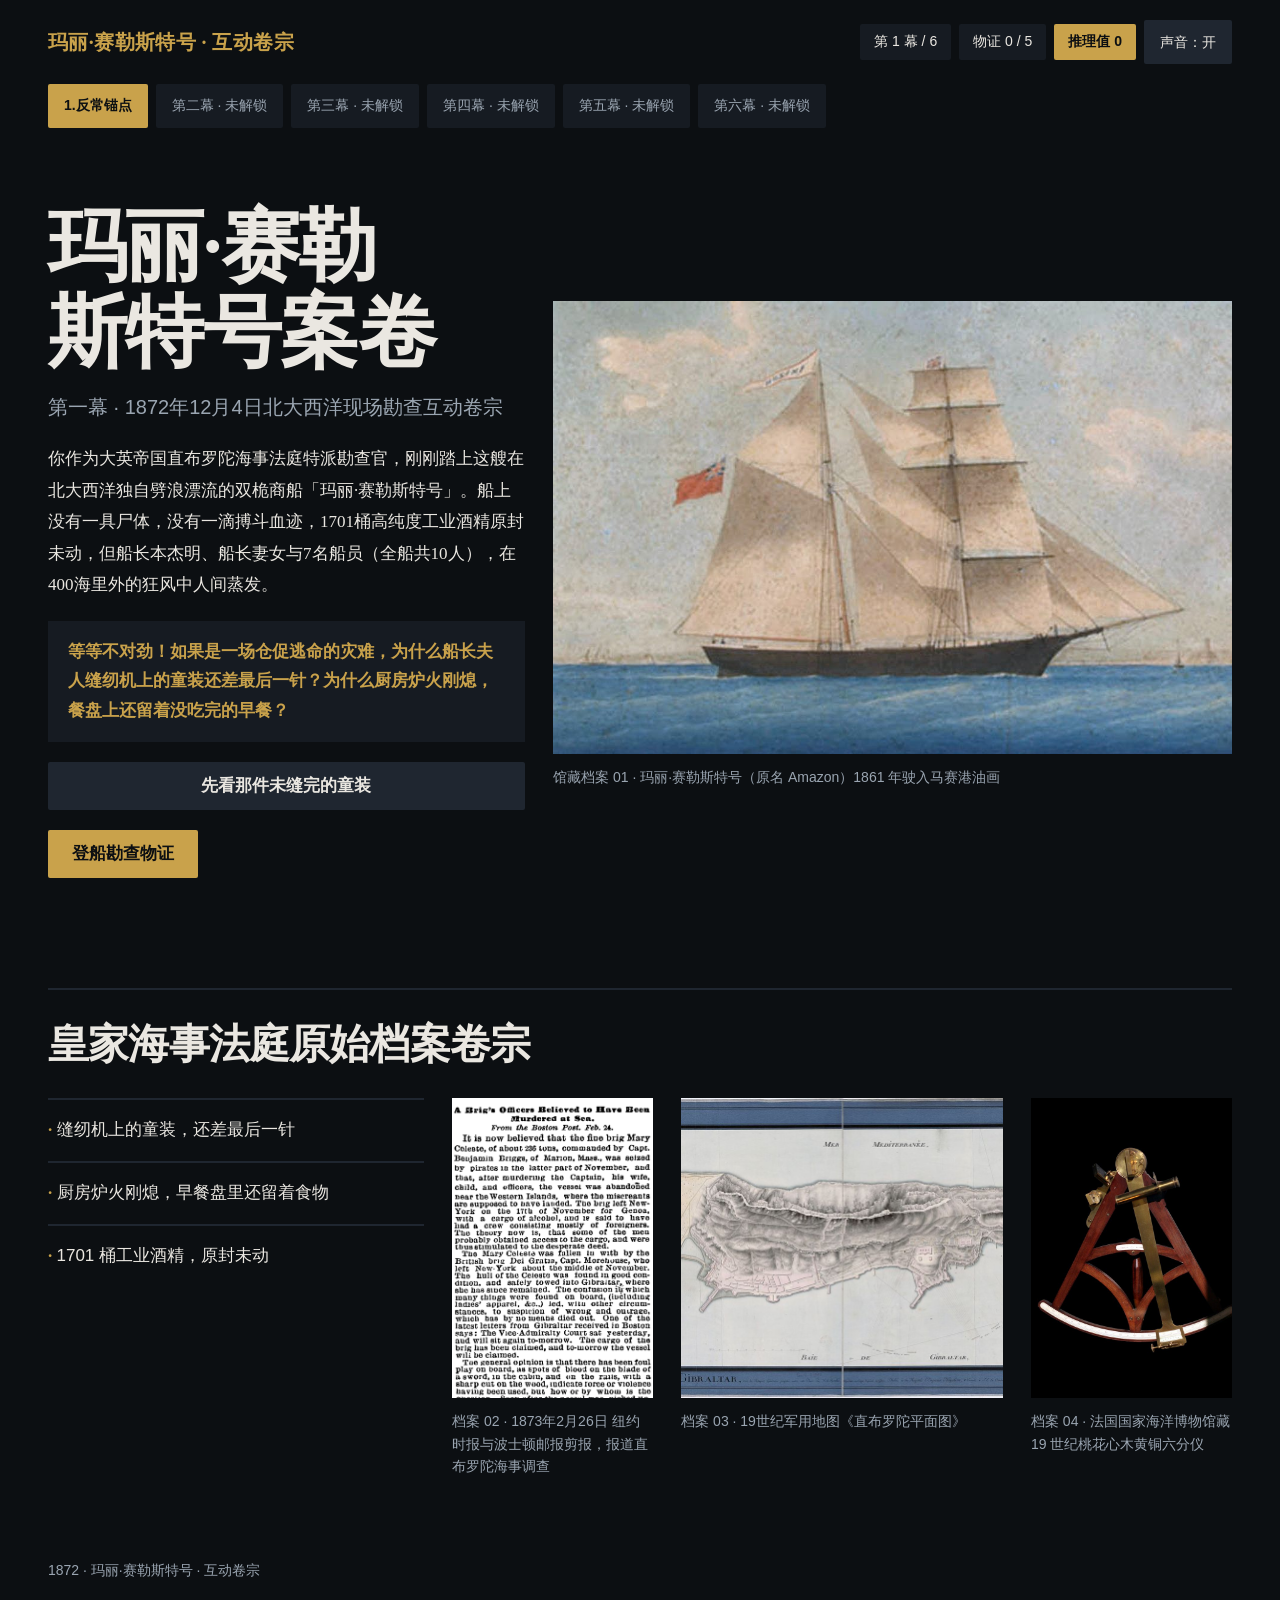
==== commit 6273d5e4: "feat(v3.0): Claude Design x tasteskill v2 gallery-level overhaul with 4 historical archival plates" ====
--- a/index.html
+++ b/index.html
@@ -3,154 +3,134 @@
 <head>
 <meta charset="utf-8">
 <meta name="viewport" content="width=device-width, initial-scale=1, viewport-fit=cover">
-<meta name="theme-color" content="#0b1118">
+<meta name="theme-color" content="#0c0f12">
 <title>1872幽灵船：玛丽·赛勒斯特号第一现场勘查台</title>
 <link rel="icon" href="./icon.png">
 <link rel="stylesheet" href="./assets/style-3c4d5e.css">
 </head>
-<body>
+<body data-field="ink">
 <div class="app" id="app">
 
-  <!-- Top HUD -->
+  <!-- Masthead -->
   <header class="hud" id="hud" role="banner">
-    <div class="hud-brand">
-      <span class="hud-seal" aria-hidden="true">⚓</span>
-      <div class="hud-title">
-        <strong>玛丽·赛勒斯特号</strong>
-        <small>直布罗陀海事法庭 · 第一现场勘查台</small>
-      </div>
+    <div class="hud-brand reveal" style="--d:0ms">
+      <strong>玛丽·赛勒斯特号 · 互动卷宗</strong>
     </div>
     <div class="hud-stats" aria-live="polite">
-      <span class="hud-chip" id="hud-act">第 1 幕 / 6</span>
-      <span class="hud-chip" id="hud-evidence">物证 0 / 5</span>
-      <span class="hud-chip hud-score" id="hud-score">推理值 0</span>
-      <button type="button" class="hud-btn" id="btn-sound" aria-pressed="true" title="音效开关">🔊</button>
+      <span class="hud-chip reveal" id="hud-act" style="--d:60ms">第 1 幕 / 6</span>
+      <span class="hud-chip reveal" id="hud-evidence" style="--d:120ms">物证 0 / 5</span>
+      <span class="hud-chip hud-score reveal" id="hud-score" style="--d:180ms">推理值 0</span>
+      <button type="button" class="hud-btn reveal" id="btn-sound" aria-pressed="true" title="音效开关" style="--d:240ms">声音：开</button>
     </div>
   </header>
 
-  <!-- Act Quick-Jump Bar -->
+  <!-- Act navigation -->
   <nav class="jumpbar" id="act-nav" aria-label="幕间快速跳转">
-    <button type="button" class="jump is-current" data-jump="1">1.反常锚点</button>
-    <button type="button" class="jump" data-jump="2" disabled>2. ???</button>
-    <button type="button" class="jump" data-jump="3" disabled>3. ???</button>
-    <button type="button" class="jump" data-jump="4" disabled>4. ???</button>
-    <button type="button" class="jump" data-jump="5" disabled>5. ???</button>
-    <button type="button" class="jump" data-jump="6" disabled>6. ???</button>
+    <button type="button" class="jump is-current reveal" data-jump="1" style="--d:300ms">1.反常锚点</button>
+    <button type="button" class="jump reveal" data-jump="2" style="--d:340ms" disabled>第二幕 · 未解锁</button>
+    <button type="button" class="jump reveal" data-jump="3" style="--d:380ms" disabled>第三幕 · 未解锁</button>
+    <button type="button" class="jump reveal" data-jump="4" style="--d:420ms" disabled>第四幕 · 未解锁</button>
+    <button type="button" class="jump reveal" data-jump="5" style="--d:460ms" disabled>第五幕 · 未解锁</button>
+    <button type="button" class="jump reveal" data-jump="6" style="--d:500ms" disabled>第六幕 · 未解锁</button>
   </nav>
 
   <main class="stage" id="stage">
 
     <!-- Act 1 -->
     <section class="act is-active" id="act-1" data-act="1" aria-labelledby="act1-title">
-      <p class="eyebrow" id="act1-code">ABNORMAL_ANCHOR</p>
-      <h1 class="act-title" id="act1-title">第一幕 · 反常锚点：时间凝固的船长室</h1>
-      <p class="act-sub" id="act1-sub">1872年12月4日 · 大西洋亚速尔群岛以东400海里</p>
-      <div class="hero-scene">
-        <svg class="hero-svg" viewBox="0 0 360 180" preserveAspectRatio="xMidYMid slice" role="img" aria-label="1872年北大西洋深海迷雾中摇晃的双桅帆船玛丽·赛勒斯特号剪影">
-          <defs>
-            <linearGradient id="hs-sky" x1="0" y1="0" x2="0" y2="1"><stop offset="0" stop-color="#0a121b"/><stop offset=".62" stop-color="#1f3447"/><stop offset="1" stop-color="#34536a"/></linearGradient>
-            <linearGradient id="hs-sea" x1="0" y1="0" x2="0" y2="1"><stop offset="0" stop-color="#10222f"/><stop offset="1" stop-color="#050a10"/></linearGradient>
-            <radialGradient id="hs-moon" cx="50%" cy="50%" r="50%"><stop offset="0" stop-color="#e9efe6" stop-opacity=".85"/><stop offset="1" stop-color="#e9efe6" stop-opacity="0"/></radialGradient>
-            <radialGradient id="hs-fog" cx="50%" cy="50%" r="50%"><stop offset="0" stop-color="#9fb4c4" stop-opacity=".42"/><stop offset="1" stop-color="#9fb4c4" stop-opacity="0"/></radialGradient>
-          </defs>
-          <rect width="360" height="180" fill="url(#hs-sky)"/>
-          <circle cx="262" cy="46" r="46" fill="url(#hs-moon)"/>
-          <circle cx="262" cy="46" r="11" fill="#e9efe6" opacity=".8"/>
-          <rect y="112" width="360" height="68" fill="url(#hs-sea)"/>
-          <g class="hero-ship">
-            <g fill="#04070b">
-              <path d="M118 124 L128 138 L246 138 L258 120 L248 124 Z"/>
-              <rect x="168" y="44" width="2.4" height="82"/>
-              <rect x="214" y="54" width="2.4" height="72"/>
-              <path d="M171 48 Q196 82 172 120 L171 120 Z"/>
-              <path d="M217 58 Q240 88 218 120 L217 120 Z"/>
-              <path d="M166 50 Q142 84 160 118 L166 118 Z"/>
-              <path d="M120 124 L170 46 L168 124 Z" opacity=".9"/>
-              <rect x="226" y="112" width="14" height="12"/>
-            </g>
-            <path d="M120 124 L170 48" stroke="#04070b" stroke-width="1"/>
-          </g>
-          <ellipse cx="120" cy="128" rx="110" ry="20" fill="url(#hs-fog)"/>
-          <ellipse cx="270" cy="142" rx="120" ry="22" fill="url(#hs-fog)"/>
-          <g class="hero-waves" fill="none" stroke="#6f93ac" stroke-width="1.2" opacity=".55">
-            <path d="M-10 138q15 -6 30 0t30 0t30 0t30 0t30 0t30 0t30 0t30 0t30 0t30 0t30 0t30 0t30 0"/>
-            <path d="M-20 154q15 -6 30 0t30 0t30 0t30 0t30 0t30 0t30 0t30 0t30 0t30 0t30 0t30 0t30 0" opacity=".7"/>
-            <path d="M0 169q15 -6 30 0t30 0t30 0t30 0t30 0t30 0t30 0t30 0t30 0t30 0t30 0t30 0" opacity=".5"/>
-          </g>
-          <g transform="translate(40 40)">
-            <circle r="26" fill="rgba(6,10,15,.78)" stroke="#c9a24b" stroke-width="1.6"/>
-            <circle r="20" fill="none" stroke="#8a6d2f" stroke-width=".8" stroke-dasharray="1.4 3"/>
-            <path d="M0 -18V18M-18 0H18" stroke="#8a6d2f" stroke-width=".7"/>
-            <polygon points="0,-17 3,0 -3,0" fill="#d9372b"/><polygon points="0,17 3,0 -3,0" fill="#d9cfb4"/>
-            <text y="-29" text-anchor="middle" font-family="Georgia,serif" font-size="7" fill="#c9a24b">N</text>
-            <text y="39" text-anchor="middle" font-family="monospace" font-size="7" fill="#f1d68a">38°20'N · 17°15'W</text>
-          </g>
-          <g transform="translate(322 150) rotate(8)">
-            <circle r="16" fill="#8e1f17" stroke="#c23a2e" stroke-width="1.5"/>
-            <circle r="11" fill="none" stroke="#e46b5d" stroke-width=".8" opacity=".7"/>
-            <text y="3" text-anchor="middle" font-family="Georgia,serif" font-weight="700" font-size="9" fill="#f3b6ad">1872</text>
-          </g>
-        </svg>
-        <p class="hero-caption">1872 · 北大西洋 · 玛丽·赛勒斯特号</p>
-      </div>
-      <div class="case-file">
-        <div class="case-stamp" aria-hidden="true">机密卷宗<br><span>MARY CELESTE</span></div>
-        <p class="hook" id="act1-hook"></p>
-        <p class="interrupt" id="act1-interrupt"></p>
-        <button type="button" class="btn btn-ghost btn-clue" id="btn-first-clue" aria-expanded="false">🔍 速查首件船长室疑证（未缝完的2岁童装）</button>
-        <div class="first-clue-panel" id="first-clue-panel" hidden><strong>【微距批注 · 船长室】</strong> 缝纫机踏板旁散落着半轴白棉线，2岁幼女索菲亚的法兰绒睡衣针脚匀称，说明弃船前3分钟船长夫人还在平静缝衣——绝无暴乱或长期海难征兆！</div>
-      </div>
-      <ul class="anomaly-list" id="anomaly-list">
-        <li>🧵 缝纫机上的童装，还差最后一针</li>
-        <li>🍳 厨房炉火刚熄，早餐盘里还留着食物</li>
-        <li>🛢️ 1701 桶工业酒精，原封未动</li>
-      </ul>
-      <div class="act-actions">
-        <button type="button" class="btn btn-primary" id="btn-to-act2">登船勘查物证 →</button>
-      </div>
+      <div class="a1-text">
+        <h1 class="act-title reveal" id="act1-title" style="--d:0ms">玛丽·赛勒斯特号案卷</h1>
+        <p class="act-sub reveal" id="act1-sub" style="--d:60ms">第一幕 · 1872年12月4日北大西洋现场勘查互动卷宗</p>
+        <p class="hook reveal" id="act1-hook" style="--d:120ms"></p>
+        <p class="interrupt reveal" id="act1-interrupt" style="--d:180ms"></p>
+        <button type="button" class="btn btn-ghost btn-clue reveal" id="btn-first-clue" aria-expanded="false" style="--d:240ms">先看那件未缝完的童装</button>
+        <div class="first-clue-panel" id="first-clue-panel" hidden><strong>微距批注 · 船长室</strong> 缝纫机踏板旁散落着半轴白棉线，两岁幼女的法兰绒睡衣针脚匀称，线轴未收。离船前，船长夫人仍在平静缝衣，没有暴乱或长期海难的征兆。</div>
+        <div class="act-actions">
+          <button type="button" class="btn btn-primary reveal" id="btn-to-act2" style="--d:300ms">登船勘查物证</button>
+        </div>
+      </div>
+
+      <figure class="hero-figure reveal" style="--d:120ms">
+        <img src="./assets/mary-celeste-1861-7a8b9c.jpg" width="1140" height="760" alt="1861年玛丽·赛勒斯特号双桅帆船历史油画" decoding="async" fetchpriority="high">
+        <figcaption>馆藏档案 01 · 玛丽·赛勒斯特号（原名 Amazon）1861 年驶入马赛港油画</figcaption>
+      </figure>
+
+      <section class="dossier" aria-labelledby="dossier-title">
+        <h2 class="sec-title reveal" id="dossier-title" style="--d:360ms">皇家海事法庭原始档案卷宗</h2>
+        <ul class="anomaly-list" id="anomaly-list">
+          <li class="reveal" style="--d:400ms">缝纫机上的童装，还差最后一针</li>
+          <li class="reveal" style="--d:440ms">厨房炉火刚熄，早餐盘里还留着食物</li>
+          <li class="reveal" style="--d:480ms">1701 桶工业酒精，原封未动</li>
+        </ul>
+        <div class="plates">
+          <figure class="plate reveal" style="--d:420ms">
+            <img src="./assets/nytimes-1873-4d5e6f.png" width="840" height="1556" alt="1873年2月26日纽约时报与波士顿邮报关于直布罗陀海事调查的剪报" decoding="async">
+            <figcaption>档案 02 · 1873年2月26日 纽约时报与波士顿邮报剪报，报道直布罗陀海事调查</figcaption>
+          </figure>
+          <figure class="plate plate-chart reveal" style="--d:480ms">
+            <img src="./assets/gibraltar-plan-1a2b3c.jpg" width="1400" height="602" alt="19世纪军用地图《直布罗陀平面图》" decoding="async">
+            <figcaption>档案 03 · 19世纪军用地图《直布罗陀平面图》</figcaption>
+          </figure>
+          <figure class="plate reveal" style="--d:540ms">
+            <img src="./assets/sextant-museum-9d8e7f.jpg" width="960" height="960" alt="法国国家海洋博物馆藏19世纪桃花心木与黄铜六分仪" decoding="async">
+            <figcaption>档案 04 · 法国国家海洋博物馆藏 19 世纪桃花心木黄铜六分仪</figcaption>
+          </figure>
+        </div>
+      </section>
     </section>
 
     <!-- Act 2 -->
     <section class="act" id="act-2" data-act="2" aria-labelledby="act2-title" hidden>
-      <p class="eyebrow" id="act2-code">SENSORY_INSPECTION</p>
-      <h2 class="act-title" id="act2-title">第二幕 · 感官勘查：35mm拍立得物证悬浮台</h2>
+      <h2 class="act-title" id="act2-title">五件物证，五处反常</h2>
       <p class="act-sub" id="act2-sub"></p>
 
       <div class="toolbar" id="toolbar" role="toolbar" aria-label="勘查工具">
-        <button type="button" class="tool is-selected" id="tool-fluo" aria-pressed="true">
+        <button type="button" class="tool is-selected" id="tool-fluo" data-ui="tool-fluo" aria-pressed="true">
           <i class="tool-dot fluo" aria-hidden="true"></i>黄色荧光标注刷
         </button>
-        <button type="button" class="tool" id="tool-circle" aria-pressed="false">
+        <button type="button" class="tool" id="tool-circle" data-ui="tool-circle" aria-pressed="false">
           <i class="tool-dot circle" aria-hidden="true"></i>手绘红圈取证笔
         </button>
         <div class="counter" aria-live="polite">已取证 <b id="evidence-counter">0 / 5</b></div>
-        <button type="button" class="btn btn-ghost" id="btn-inspect-all">一键辅助全勘查</button>
-      </div>
-
-      <div class="evidence-grid" id="evidence-grid"></div>
+        <button type="button" class="btn btn-ghost" id="btn-inspect-all">直接揭示全部物证</button>
+      </div>
+
+      <div class="a2-body">
+        <div class="evidence-desk" data-ui="evidence-desk">
+          <div class="evidence-grid" id="evidence-grid"></div>
+        </div>
+        <figure class="side-figure">
+          <img src="./assets/sextant-museum-9d8e7f.jpg" width="960" height="960" alt="法国国家海洋博物馆藏19世纪桃花心木与黄铜六分仪" loading="lazy" decoding="async">
+          <figcaption>馆藏对照 · 19世纪桃花心木黄铜六分仪（法国国家海洋博物馆）。船长带走的，正是这一类导航仪器。</figcaption>
+        </figure>
+      </div>
 
       <p class="tool-hint" id="tool-hint" aria-live="polite">点击任意拍立得，用当前工具标出它的反常死穴。</p>
       <div class="act-actions">
-        <button type="button" class="btn btn-primary" id="btn-to-act3" disabled>5件物证到手，开庭 →</button>
+        <button type="button" class="btn btn-primary" id="btn-to-act3" disabled>带着五件物证出庭</button>
       </div>
     </section>
 
     <!-- Act 3 -->
     <section class="act" id="act-3" data-act="3" aria-labelledby="act3-title" hidden>
-      <p class="eyebrow" id="act3-code">INTUITION_TRAP</p>
-      <h2 class="act-title" id="act3-title">第三幕 · 直觉诱捕：直布罗陀海事庭审博弈</h2>
+      <h2 class="act-title" id="act3-title">直布罗陀海事法庭</h2>
       <p class="act-sub" id="act3-sub"></p>
-      <div class="court-bench" aria-hidden="true">⚖️ 请选择你的结案假说</div>
+      <div class="court-head">
+        <figure class="court-figure">
+          <img src="./assets/gibraltar-plan-1a2b3c.jpg" width="1400" height="602" alt="19世纪军用地图《直布罗陀平面图》" loading="lazy" decoding="async">
+          <figcaption>法庭所在地 · 19世纪军用地图《直布罗陀平面图》</figcaption>
+        </figure>
+        <div class="court-bench">你认为船上发生了什么？</div>
+      </div>
       <div class="hyp-list" id="hyp-list"></div>
       <div class="act-actions">
-        <button type="button" class="btn btn-primary" id="btn-to-act4" disabled>真相锁定，追查幽灵线索 →</button>
+        <button type="button" class="btn btn-primary" id="btn-to-act4" disabled>真相锁定，追查幽灵线索</button>
       </div>
     </section>
 
     <!-- Act 4 -->
     <section class="act" id="act-4" data-act="4" aria-labelledby="act4-title" hidden>
-      <p class="eyebrow" id="act4-code">GHOST_CLUE</p>
-      <h2 class="act-title" id="act4-title">第四幕 · 幽灵线索：为什么火光冲天却没有半点烧焦痕迹？</h2>
+      <h2 class="act-title" id="act4-title">红橡木桶与崩断麻绳</h2>
       <p class="act-sub" id="act4-sub"></p>
       <p class="mechanism" id="act4-mechanism"></p>
 
@@ -171,43 +151,53 @@
 
       <div class="formula" id="formula" hidden>
         <p class="formula-tag">UCL 热力学冷焰公式 · 已解锁</p>
-        <p class="formula-eq">C₂H₅OH(g) + O₂ →(低温氧化) 乙醛 + H₂O + <em>微量热</em></p>
-        <p class="formula-eq">爆炸极限 3.3% ≤ φ ≤ 19% · 火焰峰值温度远低于纸张燃点</p>
-        <p class="formula-note">蒸汽剧烈喷发，却几乎不加热周围木材——所以船上没有焦痕。</p>
-      </div>
-      <div class="act-actions">
-        <button type="button" class="btn btn-primary" id="btn-to-act5" disabled>进入物理还原 →</button>
+        <p class="formula-eq">乙醇蒸汽 C₂H₅OH + 氧气，经低温氧化，生成乙醛 + 水 + <em>微量热</em></p>
+        <p class="formula-eq">爆炸极限 3.3% ≤ φ ≤ 19%，火焰峰值温度远低于纸张燃点</p>
+        <p class="formula-note">蒸汽剧烈喷发，却几乎不加热周围木材，所以船上没有焦痕。</p>
+      </div>
+      <div class="act-actions">
+        <button type="button" class="btn btn-primary" id="btn-to-act5" disabled>进入物理还原</button>
       </div>
     </section>
 
     <!-- Act 5 -->
     <section class="act" id="act-5" data-act="5" aria-labelledby="act5-title" hidden>
-      <p class="eyebrow" id="act5-code">PHYSICAL_RECONSTRUCTION</p>
-      <h2 class="act-title" id="act5-title">第五幕 · 物理还原：0.7秒核弹级死寂与冷焰闪爆实验</h2>
+      <h2 class="act-title" id="act5-title">死寂留白与幽蓝冷焰</h2>
       <p class="act-sub" id="act5-sub"></p>
-      <ol class="timeline" id="timeline"></ol>
+      <div class="split split-5">
+        <ol class="timeline" id="timeline"></ol>
+        <figure class="side-figure">
+          <img src="./assets/sextant-museum-9d8e7f.jpg" width="960" height="960" alt="法国国家海洋博物馆藏19世纪桃花心木与黄铜六分仪" loading="lazy" decoding="async">
+          <figcaption>船长带走了六分仪，说明离船是有准备的决定，而不是慌乱逃命。</figcaption>
+        </figure>
+      </div>
 
       <div class="flame-stage" id="flame-stage" aria-live="polite">
         <div class="flame-core" aria-hidden="true"></div>
         <span class="wave w1" aria-hidden="true"></span>
         <span class="wave w2" aria-hidden="true"></span>
         <span class="wave w3" aria-hidden="true"></span>
-        <div class="flame-readout" id="flame-readout">舱口待命 · 等待最后一次静电火花</div>
-        <div class="paper-test" id="paper-test" hidden>📄 试纸完好无损 · 0 焦痕</div>
-      </div>
-
-      <div class="act-actions">
-        <button type="button" class="btn btn-flame" id="btn-trigger-flash">⚡ 触发死寂 0.72 秒 → 冷焰闪爆</button>
-        <button type="button" class="btn btn-primary" id="btn-to-act6" hidden disabled>查看宿命终局 →</button>
+        <div class="flame-readout" id="flame-readout">舱口待命，等待最后一次静电火花</div>
+        <div class="paper-test" id="paper-test" hidden>试纸完好，没有一处焦痕</div>
+      </div>
+
+      <div class="act-actions">
+        <button type="button" class="btn btn-flame" id="btn-trigger-flash">点燃最后一粒静电火花</button>
+        <button type="button" class="btn btn-primary" id="btn-to-act6" hidden disabled>查看宿命终局</button>
       </div>
     </section>
 
     <!-- Act 6 -->
     <section class="act" id="act-6" data-act="6" aria-labelledby="act6-title" hidden>
-      <p class="eyebrow" id="act6-code">FATE_ECHO</p>
-      <h2 class="act-title" id="act6-title">第六幕 · 宿命回响：最理性的父爱，最残酷的深海</h2>
+      <h2 class="act-title" id="act6-title">最理性的父爱与深海</h2>
       <p class="act-sub" id="act6-sub"></p>
-      <blockquote class="epilogue" id="epilogue"></blockquote>
+      <div class="split split-6">
+        <figure class="side-figure nyt-figure">
+          <img src="./assets/nytimes-1873-4d5e6f.png" width="840" height="1556" alt="1873年2月26日纽约时报与波士顿邮报关于直布罗陀海事调查的剪报" loading="lazy" decoding="async">
+          <figcaption>结案档案 · 1873年2月26日 纽约时报与波士顿邮报剪报，报道直布罗陀海事调查</figcaption>
+        </figure>
+        <blockquote class="epilogue" id="epilogue"></blockquote>
+      </div>
 
       <article class="rank-card" id="rank-card" aria-live="polite">
         <div class="rank-letter" id="rank-letter">B</div>
@@ -219,13 +209,13 @@
       </article>
       <p class="comment-box" id="comment-text"></p>
       <p class="save-status" id="save-status" aria-live="polite"></p>
-      <section class="leaderboard-panel" id="leaderboard-panel" aria-label="B站全站断案官天梯榜"><h3 class="lb-title">🏆 B站全站断案官实时天梯榜（Top 5）</h3><ol class="lb-list" id="lb-list"></ol></section>
-      <div class="act-actions">
-        <button type="button" class="btn btn-secondary" id="btn-save-card">📸 生成拍立得结案鉴定卡</button>
+      <section class="leaderboard-panel" id="leaderboard-panel" aria-label="本机断案记录"><h3 class="lb-title">本机断案记录 · 前五</h3><ol class="lb-list" id="lb-list"></ol></section>
+      <div class="act-actions">
+        <button type="button" class="btn btn-secondary" id="btn-save-card">生成结案拍立得</button>
         <button type="button" class="btn btn-primary" id="btn-copy-comment">复制评论区暗号</button>
         <button type="button" class="btn btn-ghost" id="btn-restart">重新勘查</button>
       </div>
-      <div class="card-modal" id="card-modal" hidden role="dialog" aria-label="拍立得结案鉴定卡预览"><div class="card-modal-box"><p class="card-modal-tip">📱 手机端可长按下方拍立得保存相册，电脑端已自动下载 PNG</p><img id="card-modal-img" alt="拍立得结案鉴定卡" /><div class="card-modal-actions"><a id="card-download-link" class="btn btn-primary" download="mary-celeste-1872-rank.png">💾 下载高清拍立得 PNG</a><button type="button" class="btn btn-ghost" id="btn-close-modal">关闭预览</button></div></div></div>
+      <div class="card-modal" id="card-modal" hidden role="dialog" aria-label="拍立得结案鉴定卡预览"><div class="card-modal-box"><p class="card-modal-tip">手机长按图片保存；电脑已自动下载</p><img id="card-modal-img" alt="拍立得结案鉴定卡" /><div class="card-modal-actions"><a id="card-download-link" class="btn btn-primary" download="mary-celeste-1872-rank.png">下载高清拍立得 PNG</a><button type="button" class="btn btn-ghost" id="btn-close-modal">关闭预览</button></div></div></div>
     </section>
   </main>
 
--- a/assets/style-3c4d5e.css
+++ b/assets/style-3c4d5e.css
@@ -1,396 +1,378 @@
-/* 1872 Mary Celeste — Victorian maritime detective desk (dark). */
+/* 1872 Mary Celeste: gallery-level dossier. Two colour fields, two type families, five sizes. */
 :root {
-  --ink: #0b1118;
-  --ink-2: #111a24;
-  --ink-3: #182431;
-  --wood: #2a1d14;
-  --brass: #c9a24b;
-  --brass-dim: #8a6d2f;
-  --paper: #f4efe6;
-  --paper-ink: #2b2118;
-  --text: #e8e2d4;
+  --bg: #0c0f12;
+  --surface: #161b22;
+  --surface-2: #1f2630;
+  --ink: #eae7e1;
   --muted: #9aa5b1;
-  --red: #d9372b;
-  --fluo: rgba(250, 204, 21, 0.42);
+  --accent: #c9a24b;
+  --accent-ink: #0c0f12;
+
+  --field-1: #edeae4;
+  --field-surface: #e2ded6;
+  --field-surface-2: #d5d0c5;
+  --field-ink: #1c1915;
+  --field-muted: #5a5246;
+  --seal: #a8281e;
+
   --flame: #38bdf8;
-  --radius: 14px;
-  --serif: "Songti SC", "Noto Serif SC", "SimSun", "Georgia", serif;
-  --sans: -apple-system, "PingFang SC", "Microsoft YaHei", "Segoe UI", sans-serif;
+  --flame-pale: #e6f8ff;
+  --flame-deep: #10222f;
+
+  --font-display: "Songti SC", "Noto Serif SC", "SimSun", Georgia, serif;
+  --font-text: -apple-system, "PingFang SC", "Microsoft YaHei", sans-serif;
+
+  --step-display: clamp(2.625rem, 6.2vw, 5.5rem);
+  --step-head: clamp(1.75rem, 3.2vw, 2.75rem);
+  --step-lead: 1.25rem;
+  --step-body: 1.0625rem;
+  --step-small: 0.875rem;
+
+  --margin: clamp(20px, 4vw, 48px);
+  --gutter: clamp(16px, 2.2vw, 32px);
+  --measure: 58ch;
+  --ease: cubic-bezier(.2, .8, .2, 1);
+  --radius: 2px;
+}
+
+/* Semantic colour roles, switched per field */
+body, body[data-field="ink"] {
+  --g: var(--bg);
+  --t: var(--ink);
+  --m: var(--muted);
+  --s: var(--surface);
+  --s2: var(--surface-2);
+  --a: var(--accent);
+  --ai: var(--accent-ink);
+}
+body[data-field="paper"] {
+  --g: var(--field-1);
+  --t: var(--field-ink);
+  --m: var(--field-muted);
+  --s: var(--field-surface);
+  --s2: var(--field-surface-2);
+  --a: var(--seal);
+  --ai: var(--field-1);
 }
 
 *, *::before, *::after { box-sizing: border-box; }
 html, body { margin: 0; padding: 0; max-width: 100%; overflow-x: hidden; }
 body {
-  background:
-    radial-gradient(1200px 600px at 50% -10%, #1b2a3a 0%, transparent 60%),
-    repeating-linear-gradient(90deg, rgba(255,255,255,0.012) 0 2px, transparent 2px 6px),
-    var(--ink);
-  color: var(--text);
-  font-family: var(--sans);
-  line-height: 1.65;
+  background: var(--g);
+  color: var(--t);
+  font-family: var(--font-text);
+  font-size: var(--step-body);
+  line-height: 1.75;
   -webkit-font-smoothing: antialiased;
-  min-height: 100vh;
+  min-height: 100svh;
+  transition: background-color .5s var(--ease), color .5s var(--ease);
 }
 [hidden] { display: none !important; }
-button { font: inherit; color: inherit; cursor: pointer; border: 0; background: none; -webkit-tap-highlight-color: transparent; }
+h1, h2, h3, p, ul, ol, figure, blockquote { margin: 0; padding: 0; }
+p, li { max-width: var(--measure); }
+img { display: block; max-width: 100%; height: auto; }
+button { font: inherit; color: inherit; cursor: pointer; border: 0; border-radius: var(--radius); background: none; -webkit-tap-highlight-color: transparent; }
 button:disabled { cursor: not-allowed; opacity: 0.45; }
-button:focus-visible { outline: 2px solid var(--brass); outline-offset: 2px; }
-
-.app { max-width: 1080px; margin: 0 auto; padding: 0 14px 28px; width: 100%; }
-
-/* ---------- Top HUD ---------- */
+:focus-visible { outline: 2px solid currentColor; outline-offset: 3px; }
+
+.app { max-width: 1440px; margin: 0 auto; width: 100%; padding-bottom: 48px; }
+
+/* ---------- Masthead ---------- */
 .hud {
-  position: sticky; top: 0; z-index: 30;
-  display: flex; flex-wrap: wrap; align-items: center; justify-content: space-between; gap: 8px;
-  padding: 10px 4px;
-  background: linear-gradient(180deg, rgba(11,17,24,0.97) 70%, rgba(11,17,24,0.82));
-  border-bottom: 1px solid rgba(201,162,75,0.28);
-  backdrop-filter: blur(6px);
-}
-.hud-brand { display: flex; align-items: center; gap: 10px; min-width: 0; }
-.hud-seal {
-  width: 36px; height: 36px; flex: none; display: grid; place-items: center;
-  border: 1px solid var(--brass); border-radius: 50%; color: var(--brass); font-size: 18px;
-  background: rgba(201,162,75,0.08);
-}
-.hud-title { display: flex; flex-direction: column; min-width: 0; font-family: var(--serif); }
-.hud-title strong { font-size: 15px; color: var(--brass); letter-spacing: 1px; }
-.hud-title small { font-size: 11px; color: var(--muted); white-space: nowrap; overflow: hidden; text-overflow: ellipsis; }
-.hud-stats { display: flex; flex-wrap: wrap; align-items: center; gap: 6px; }
-.hud-chip {
-  padding: 3px 10px; border-radius: 999px; font-size: 12px; white-space: nowrap;
-  background: var(--ink-3); border: 1px solid rgba(255,255,255,0.08); color: var(--text);
-}
-.hud-score { color: var(--brass); border-color: rgba(201,162,75,0.4); }
-.hud-btn { width: 32px; height: 32px; border-radius: 50%; background: var(--ink-3); border: 1px solid rgba(255,255,255,0.1); }
-
-/* ---------- Act quick-jump bar ---------- */
-.jumpbar {
-  display: flex; gap: 6px; padding: 10px 2px; overflow-x: auto; scrollbar-width: none;
-  -webkit-overflow-scrolling: touch;
-}
-.jumpbar::-webkit-scrollbar { display: none; }
+  display: flex; flex-wrap: wrap; align-items: center; justify-content: space-between; gap: 12px 20px;
+  padding: 20px var(--margin);
+}
+.hud-brand strong { font-family: var(--font-display); font-size: var(--step-lead); font-weight: 700; color: var(--a); letter-spacing: 0.02em; }
+.hud-stats { display: flex; flex-wrap: wrap; align-items: center; gap: 8px; }
+.hud-chip { padding: 8px 14px; font-size: var(--step-small); line-height: 1.4; background: var(--s); color: var(--t); border-radius: var(--radius); }
+.hud-score { background: var(--a); color: var(--ai); font-weight: 700; }
+.hud-btn { min-height: 44px; padding: 8px 16px; font-size: var(--step-small); background: var(--s2); color: var(--t); border-radius: var(--radius); transition: background-color .2s; }
+.hud-btn:hover { background: var(--t); color: var(--g); }
+.hud-btn[aria-pressed="false"] { opacity: 0.7; }
+
+/* ---------- Act navigation ---------- */
+.jumpbar { display: flex; flex-wrap: wrap; gap: 8px; padding: 0 var(--margin) 12px; }
 .jump {
-  flex: 0 0 auto; padding: 6px 12px; border-radius: 8px; font-size: 13px; white-space: nowrap;
-  background: var(--ink-2); border: 1px solid rgba(255,255,255,0.08); color: var(--muted);
-  transition: background .2s, color .2s, border-color .2s;
-}
-.jump.is-done { color: var(--text); border-color: rgba(201,162,75,0.35); }
-.jump.is-current { color: var(--ink); background: var(--brass); border-color: var(--brass); font-weight: 700; }
-.jump:not(:disabled):not(.is-current):hover { border-color: var(--brass); color: var(--brass); }
+  min-height: 44px; padding: 8px 16px; font-size: var(--step-small); line-height: 1.4;
+  background: var(--s); color: var(--m); border-radius: var(--radius); transition: background-color .2s, color .2s;
+}
+.jump.is-done { color: var(--t); }
+.jump.is-current { background: var(--a); color: var(--ai); font-weight: 700; }
+.jump:not(:disabled):not(.is-current):hover { background: var(--t); color: var(--g); }
 
 /* ---------- Acts ---------- */
-.stage { min-height: 60vh; }
-.act { padding: 14px 0 6px; animation: actIn .5s ease both; }
+.stage { min-height: 60svh; padding: 0 var(--margin); }
+.act { padding: clamp(32px, 5vw, 72px) 0 24px; animation: actIn .5s var(--ease) both; }
 @keyframes actIn { from { opacity: 0; transform: translateY(14px); } to { opacity: 1; transform: none; } }
-.eyebrow { margin: 4px 0 0; font-size: 11px; letter-spacing: 3px; color: var(--brass-dim); font-family: ui-monospace, Consolas, monospace; }
-.act-title { margin: 4px 0 6px; font-family: var(--serif); font-size: clamp(21px, 5.6vw, 32px); line-height: 1.3; color: #fff; overflow-wrap: anywhere; }
-.act-sub { margin: 0 0 14px; color: var(--muted); font-size: 14px; overflow-wrap: anywhere; }
-
-.case-file {
-  position: relative; padding: 18px 16px 16px; border-radius: var(--radius);
-  background: linear-gradient(160deg, #1c2a38, #121b25);
-  border: 1px solid rgba(201,162,75,0.3);
-  box-shadow: 0 14px 30px rgba(0,0,0,0.45), inset 0 0 40px rgba(0,0,0,0.3);
-}
-.case-stamp {
-  position: absolute; top: 10px; right: 12px; transform: rotate(8deg);
-  border: 2px solid rgba(217,55,43,0.7); color: rgba(217,55,43,0.8);
-  padding: 2px 8px; font-size: 12px; font-weight: 700; text-align: center; line-height: 1.3; letter-spacing: 2px;
-}
-.case-stamp span { font-size: 9px; letter-spacing: 1px; }
-.hook { margin: 24px 0 0; font-family: var(--serif); font-size: 16px; text-align: justify; }
-.interrupt {
-  margin: 14px 0 0; padding: 10px 12px; border-left: 3px solid var(--red);
-  background: rgba(217,55,43,0.1); font-weight: 700; color: #ffd9d4; animation: shake .5s;
-}
+
+.act-title {
+  font-family: var(--font-display); font-weight: 700; font-size: var(--step-head);
+  line-height: 1.08; letter-spacing: -0.02em; text-wrap: balance; color: var(--t);
+}
+#act1-title { font-size: var(--step-display); }
+.act-sub { margin-top: 16px; font-size: var(--step-lead); line-height: 1.6; color: var(--m); }
+.act-sub:empty { display: none; }
+.sec-title {
+  font-family: var(--font-display); font-weight: 700; font-size: var(--step-head);
+  line-height: 1.08; letter-spacing: -0.02em; text-wrap: balance;
+}
+.act-actions { display: flex; flex-wrap: wrap; gap: 12px; margin: 32px 0 8px; }
+
+/* Act 1 asymmetric editorial layout */
+#act-1 { display: block; }
+.a1-text > * + * { margin-top: 20px; }
+.a1-text > .act-sub { margin-top: 16px; }
+.hook { font-family: var(--font-display); font-size: var(--step-body); line-height: 1.85; }
+.interrupt { padding: 16px 20px; background: var(--s); color: var(--a); font-weight: 700; animation: shake .5s; }
 @keyframes shake { 20% { transform: translateX(-4px); } 40% { transform: translateX(4px); } 60% { transform: translateX(-2px); } 80% { transform: translateX(2px); } }
-.anomaly-list { list-style: none; margin: 14px 0 0; padding: 0; display: grid; gap: 8px; }
-.anomaly-list li { padding: 8px 12px; background: var(--ink-2); border-radius: 8px; border: 1px dashed rgba(201,162,75,0.4); animation: actIn .5s both; }
-
-.act-actions { display: flex; flex-wrap: wrap; gap: 10px; margin: 20px 0 6px; }
+.btn-clue { width: 100%; max-width: var(--measure); text-align: left; white-space: normal; }
+.btn-clue[aria-expanded="true"] { background: var(--t); color: var(--g); }
+.first-clue-panel { max-width: var(--measure); padding: 16px 20px; line-height: 1.8; background: var(--s2); color: var(--t); overflow-wrap: anywhere; animation: actIn .45s both; }
+.first-clue-panel strong { color: var(--a); }
+
+.hero-figure img { width: 100%; aspect-ratio: 3 / 2; object-fit: cover; background: var(--s); }
+figcaption { max-width: var(--measure); padding-top: 12px; font-size: var(--step-small); line-height: 1.6; color: var(--m); }
+
+.dossier { margin-top: clamp(56px, 8vw, 112px); padding-top: 32px; border-block-start: 2px solid var(--s2); }
+.anomaly-list { list-style: none; counter-reset: an; margin-top: 24px; }
+.anomaly-list li { counter-increment: an; padding: 16px 0; border-block-start: 2px solid var(--s2); line-height: 1.7; }
+.anomaly-list li::before { content: "·  "; font-family: var(--font-display); font-weight: 700; color: var(--a); }
+.plates { margin-top: 24px; display: grid; grid-template-columns: 1fr; gap: var(--gutter); align-items: start; }
+.plate img { width: 100%; height: 260px; object-fit: cover; object-position: top; background: var(--s); }
+
+/* ---------- Buttons: flat fills, sharp corners ---------- */
 .btn {
-  min-height: 44px; padding: 10px 18px; border-radius: 10px; font-weight: 700; font-size: 15px;
-  transition: transform .15s, box-shadow .2s, filter .2s; max-width: 100%;
-}
-.btn:not(:disabled):active { transform: scale(0.97); }
-.btn-primary { background: linear-gradient(180deg, #d8b25c, #a98433); color: #1a1208; box-shadow: 0 6px 16px rgba(201,162,75,0.28); }
-.btn-primary:not(:disabled):hover { filter: brightness(1.08); }
-.btn-ghost { background: var(--ink-3); border: 1px solid rgba(201,162,75,0.4); color: var(--brass); }
-.btn-flame { background: linear-gradient(180deg, #1e6a94, #0e3d5a); border: 1px solid var(--flame); color: #dff4ff; box-shadow: 0 0 18px rgba(56,189,248,0.35); }
-
-/* ---------- Act 2: toolbar + polaroids ---------- */
-.toolbar { display: flex; flex-wrap: wrap; align-items: center; gap: 8px; margin-bottom: 14px; }
+  display: inline-flex; align-items: center; justify-content: center; text-align: center;
+  min-height: 48px; padding: 12px 24px; border: 0; border-radius: var(--radius);
+  font-size: var(--step-body); font-weight: 600; line-height: 1.3; max-width: 100%;
+  transition: background-color .2s, color .2s;
+}
+.btn-primary { background: var(--a); color: var(--ai); }
+.btn-primary:not(:disabled):hover { background: var(--t); color: var(--g); }
+.btn-secondary { background: var(--t); color: var(--g); }
+.btn-secondary:not(:disabled):hover { background: var(--a); color: var(--ai); }
+.btn-ghost { background: var(--s2); color: var(--t); }
+.btn-ghost:not(:disabled):hover { background: var(--t); color: var(--g); }
+.btn-flame { background: var(--flame); color: #0c0f12; }
+.btn-flame:not(:disabled):hover { background: var(--flame-pale); }
+
+/* ---------- Act 2: toolbar + polaroid desk ---------- */
+.toolbar { display: flex; flex-wrap: wrap; align-items: center; gap: 8px; margin: 32px 0 24px; }
 .tool {
-  display: inline-flex; align-items: center; gap: 8px; min-height: 40px; padding: 8px 12px; border-radius: 10px;
-  background: var(--ink-2); border: 1px solid rgba(255,255,255,0.12); font-size: 13px;
-}
-.tool.is-selected { border-color: var(--brass); background: var(--ink-3); box-shadow: 0 0 0 1px var(--brass) inset; }
-.tool-dot { width: 16px; height: 16px; border-radius: 4px; display: inline-block; }
-.tool-dot.fluo { background: #facc15; opacity: 0.85; }
-.tool-dot.circle { border: 2px solid var(--red); border-radius: 50%; }
-.counter { margin-left: auto; font-size: 13px; color: var(--muted); }
-.counter b { color: var(--brass); font-size: 16px; }
-
-.evidence-grid {
-  display: grid; grid-template-columns: 1fr; gap: 26px 18px; padding: 10px 6px 18px;
-}
+  display: inline-flex; align-items: center; gap: 10px; min-height: 44px; padding: 8px 16px;
+  background: var(--s); color: var(--t); font-size: var(--step-small); border-radius: var(--radius); transition: background-color .2s, color .2s;
+}
+.tool.is-selected { background: var(--a); color: var(--ai); font-weight: 700; }
+.tool:not(.is-selected):hover { background: var(--s2); }
+.tool-dot { width: 16px; height: 16px; display: inline-block; }
+.tool-dot.fluo { background: #facc15; }
+.tool-dot.circle { background: #fbf8f1; border: 3px solid #a8281e; border-radius: 50%; }
+.counter { margin-left: auto; font-size: var(--step-small); color: var(--m); }
+.counter b { color: var(--t); font-size: var(--step-lead); font-family: var(--font-display); }
+
+.a2-body { display: grid; grid-template-columns: 1fr; gap: var(--gutter); align-items: start; }
+.evidence-desk { background: #141920; padding: clamp(20px, 3vw, 32px); }
+.evidence-grid { display: grid; grid-template-columns: 1fr; gap: 40px 24px; padding-top: 12px; }
 .polaroid {
-  position: relative; display: block; width: 100%; text-align: left; color: var(--paper-ink);
-  background: #f4efe6; border: 12px solid #f4efe6; border-bottom-width: 14px; border-radius: 3px;
-  box-shadow: 0 2px 3px rgba(0,0,0,0.35), 0 12px 22px rgba(0,0,0,0.5), 0 28px 44px rgba(0,0,0,0.35);
+  position: relative; display: block; width: 100%; text-align: left; color: #1c1915;
+  background: #fbf8f1; padding: 12px 12px 20px; border: 0; border-radius: 0;
   transform: rotate(var(--tilt, 0deg));
-  transition: transform .3s cubic-bezier(.2,.8,.2,1), box-shadow .3s;
+  transition: transform .35s var(--ease);
   animation: float 6s ease-in-out infinite;
 }
 .polaroid:nth-child(2n) { animation-delay: -2s; }
 .polaroid:nth-child(3n) { animation-delay: -4s; }
 @keyframes float { 0%, 100% { translate: 0 0; } 50% { translate: 0 -5px; } }
-.polaroid:hover { transform: rotate(0deg) scale(1.025); box-shadow: 0 4px 6px rgba(0,0,0,0.35), 0 22px 36px rgba(0,0,0,0.55); z-index: 2; }
-.polaroid[data-id="ev-logbook"] { --tilt: -2.8deg; }
-.polaroid[data-id="ev-sword"] { --tilt: 4.1deg; }
-.polaroid[data-id="ev-hull-cuts"] { --tilt: -2.5deg; }
-.polaroid[data-id="ev-Navigation"] { --tilt: 3.6deg; }
-.polaroid[data-id="ev-barrels"] { --tilt: -2.6deg; }
-.polaroid::before { /* tape */
-  content: ""; position: absolute; top: -20px; left: 50%; width: 72px; height: 22px; margin-left: -36px;
-  background: rgba(230,215,170,0.55); transform: rotate(-2deg); box-shadow: 0 1px 2px rgba(0,0,0,0.25);
-}
-.photo {
-  position: relative; aspect-ratio: 4 / 3; overflow: hidden;
-  background:
-    radial-gradient(120% 90% at 30% 20%, #4a5b6b 0%, #1b2530 60%, #0c1219 100%);
-  filter: sepia(0.35) contrast(1.05);
-  display: grid; place-items: center;
-}
-.photo-icon { font-size: 54px; opacity: 0.85; filter: drop-shadow(0 4px 8px rgba(0,0,0,0.6)); }
-.photo-spec { position: absolute; left: 6px; bottom: 4px; right: 6px; font-size: 10px; color: rgba(255,255,255,0.7); font-family: ui-monospace, Consolas, monospace; text-shadow: 0 1px 2px #000; }
-.cap { padding: 10px 2px 0; }
-.cap-name { margin: 0 0 6px; font-family: var(--serif); font-weight: 700; font-size: 15px; line-height: 1.35; }
-.cap-fact { margin: 0; font-size: 13px; line-height: 1.6; color: #4a3c2c; overflow-wrap: anywhere; }
-.target { margin: 10px 0 0; font-size: 13px; line-height: 1.8; font-weight: 700; color: var(--paper-ink); overflow-wrap: anywhere; }
-.deduction { margin: 10px 0 0; padding: 8px 10px; font-size: 13px; background: #1a2430; color: #f7e7b5; border-radius: 4px; animation: actIn .45s both; overflow-wrap: anywhere; }
-.deduction::before { content: "推断 · "; color: var(--brass); font-weight: 700; }
+.polaroid:hover, .polaroid:focus-visible { transform: rotate(0deg) translateY(-6px); z-index: 2; }
+.polaroid::before { content: ""; position: absolute; top: -14px; left: 50%; width: 72px; height: 22px; margin-left: -36px; background: rgba(214, 196, 140, 0.8); transform: rotate(-2deg); }
+.photo { position: relative; display: block; aspect-ratio: 16 / 9; overflow: hidden; background: #1b2530; filter: sepia(0.3) contrast(1.05); }
+.photo-art { position: absolute; inset: 0; display: block; }
+.photo-svg { display: block; width: 100%; height: 100%; }
+.photo-spec { position: absolute; left: 0; right: 0; bottom: 0; z-index: 2; padding: 4px 10px; font-size: var(--step-small); line-height: 1.4; color: #ece6d8; background: rgba(12, 15, 18, 0.82); }
+.cap, .cap-name, .cap-fact, .target, .deduction { display: block; }
+.cap { padding: 16px 4px 0; }
+.cap-name { margin-bottom: 8px; font-family: var(--font-display); font-weight: 700; font-size: var(--step-body); line-height: 1.4; }
+.cap-fact { font-size: var(--step-small); line-height: 1.7; color: #4a443a; overflow-wrap: anywhere; }
+.target { margin-top: 14px; font-size: var(--step-small); line-height: 1.9; font-weight: 700; color: #1c1915; overflow-wrap: anywhere; }
+.target.is-masked { padding: 8px 10px; font-weight: 400; font-style: italic; color: #5a5246; background: #ece5d3; }
+.deduction { margin-top: 12px; padding: 12px 14px; font-size: var(--step-small); line-height: 1.7; background: #141920; color: #f2dfa0; animation: actIn .45s both; overflow-wrap: anywhere; }
+.deduction::before { content: "推断 · "; color: var(--accent); font-weight: 700; }
 .polaroid.is-done { cursor: default; }
-.polaroid.is-done::after {
-  content: "已取证"; position: absolute; top: -6px; right: -10px; transform: rotate(10deg);
-  padding: 1px 8px; font-size: 12px; font-weight: 700; color: #fff; background: #2b7a4b; border-radius: 3px; box-shadow: 0 2px 4px rgba(0,0,0,0.4);
-}
-
-/* Yellow fluorescent highlighter sweep */
-.hl-fluo {
-  background-image: linear-gradient(90deg, rgba(250, 204, 21, 0.42), rgba(250, 204, 21, 0.42));
-  background-repeat: no-repeat; background-position: 0 88%; background-size: 0% 72%;
-  padding: 0 2px; -webkit-box-decoration-break: clone; box-decoration-break: clone;
-  animation: fluoSweep .9s ease-out forwards;
-}
-@keyframes fluoSweep { from { background-size: 0% 72%; } to { background-size: 100% 72%; } }
-
-/* Hand-drawn red circle (inline SVG) */
+.polaroid.is-done::after { content: "已取证"; position: absolute; top: -8px; right: -8px; transform: rotate(8deg); padding: 4px 12px; font-size: var(--step-small); font-weight: 700; color: #fbf8f1; background: #a8281e; }
+.polaroid.is-shake { animation: polaroidShake .4s ease both; }
+@keyframes polaroidShake { 0%, 100% { translate: 0 0; } 20% { translate: -7px 0; } 40% { translate: 7px 0; } 60% { translate: -4px 0; } 80% { translate: 4px 0; } }
+
+/* Yellow fluorescent sweep (solid fill, clip-path wipe) */
+.hl-fluo { background: rgba(250, 204, 21, 0.45); padding: 0 2px; -webkit-box-decoration-break: clone; box-decoration-break: clone; animation: fluoSweep .9s ease-out both; }
+@keyframes fluoSweep { from { clip-path: inset(0 100% 0 0); } to { clip-path: inset(0 0 0 0); } }
+
+/* Hand-drawn red circle */
 .hl-circle { position: relative; display: inline; padding: 0 3px; }
-.hl-circle .circle-svg {
-  position: absolute; left: -6px; top: -6px; width: calc(100% + 12px); height: calc(100% + 12px);
-  pointer-events: none; overflow: visible;
-}
+.hl-circle .circle-svg { position: absolute; left: -6px; top: -6px; width: calc(100% + 12px); height: calc(100% + 12px); pointer-events: none; overflow: visible; }
 .hl-circle .circle-svg ellipse {
-  fill: none; stroke: #d9372b; stroke-width: 2.4; stroke-linecap: round; vector-effect: non-scaling-stroke;
+  fill: none; stroke: #a8281e; stroke-width: 2.4; stroke-linecap: round; vector-effect: non-scaling-stroke;
   stroke-dasharray: 1; stroke-dashoffset: 1; animation: drawCircle .9s ease-out forwards;
-  filter: drop-shadow(0 0 2px rgba(217,55,43,0.55));
 }
 @keyframes drawCircle { to { stroke-dashoffset: 0; } }
 
-.tool-hint { margin: 4px 0 0; font-size: 13px; color: var(--muted); }
+.tool-hint { margin-top: 20px; font-size: var(--step-small); color: var(--m); }
+.side-figure img { width: 100%; max-height: 420px; object-fit: cover; background: var(--s); }
 
 /* ---------- Act 3: courtroom ---------- */
-.court-bench {
-  padding: 8px 12px; margin-bottom: 12px; text-align: center; font-family: var(--serif); letter-spacing: 3px;
-  color: var(--brass); background: linear-gradient(180deg, #3a2a1c, #241810); border: 1px solid rgba(201,162,75,0.4); border-radius: 8px;
-}
-.hyp-list { display: grid; gap: 12px; }
-.hyp {
-  display: block; width: 100%; text-align: left; padding: 14px; border-radius: var(--radius);
-  background: var(--ink-2); border: 1px solid rgba(255,255,255,0.1); transition: border-color .2s, transform .15s;
-}
-.hyp:not(.is-locked):hover { border-color: var(--brass); transform: translateY(-2px); }
-.hyp-title { margin: 0 0 4px; font-family: var(--serif); font-size: 16px; font-weight: 700; color: #fff; overflow-wrap: anywhere; }
-.hyp-pitch { margin: 0; font-size: 13px; color: var(--muted); overflow-wrap: anywhere; }
-.verdict { margin: 10px 0 0; padding: 10px 12px; border-radius: 8px; font-size: 14px; overflow-wrap: anywhere; animation: actIn .4s both; }
-.hyp.is-broken { border-color: rgba(217,55,43,0.6); background: #1e1517; }
-.hyp.is-broken .hyp-title { text-decoration: line-through; text-decoration-color: var(--red); color: #c4a5a2; }
-.hyp.is-broken .verdict { background: rgba(217,55,43,0.14); color: #ffd9d4; border-left: 3px solid var(--red); }
-.hyp.is-broken.slam { animation: slam .5s cubic-bezier(.3,1.6,.5,1); }
-@keyframes slam { 0% { transform: scale(1.04) rotate(-0.6deg); } 40% { transform: scale(0.97); } 100% { transform: none; } }
-.hyp.is-truth { border-color: var(--flame); background: linear-gradient(160deg, #0f2433, #0b1a26); box-shadow: 0 0 22px rgba(56,189,248,0.25); }
-.hyp.is-truth .verdict { background: rgba(56,189,248,0.12); color: #d5f1ff; border-left: 3px solid var(--flame); }
+.court-head { display: grid; grid-template-columns: 1fr; gap: var(--gutter); align-items: end; margin: 32px 0 24px; }
+.court-figure img { width: 100%; height: auto; max-height: 260px; object-fit: cover; background: var(--s); }
+.court-bench { padding: 20px 0; font-family: var(--font-display); font-weight: 700; font-size: var(--step-head); line-height: 1.15; letter-spacing: -0.02em; color: var(--t); }
+.hyp-list { display: grid; grid-template-columns: 1fr; gap: 16px; }
+.hyp { display: block; width: 100%; text-align: left; padding: 24px; background: var(--s); color: var(--t); transition: background-color .2s; }
+.hyp:not(.is-locked):hover { background: var(--s2); }
+.hyp-title { margin-bottom: 8px; font-family: var(--font-display); font-size: var(--step-lead); font-weight: 700; line-height: 1.4; overflow-wrap: anywhere; }
+.hyp-pitch { font-size: var(--step-body); line-height: 1.7; color: var(--m); overflow-wrap: anywhere; }
+.verdict { margin-top: 16px; padding: 16px; font-size: var(--step-body); line-height: 1.75; overflow-wrap: anywhere; animation: actIn .4s both; }
+.hyp.is-broken { background: var(--s2); }
+.hyp.is-broken .hyp-title { text-decoration: line-through; text-decoration-thickness: 2px; text-decoration-color: var(--seal); color: var(--m); }
+.hyp.is-broken .verdict { background: rgba(168, 40, 30, 0.14); color: var(--t); }
+.hyp.is-broken.slam { animation: slam .5s cubic-bezier(.3, 1.6, .5, 1); }
+@keyframes slam { 0% { transform: scale(1.03) rotate(-0.5deg); } 40% { transform: scale(0.98); } 100% { transform: none; } }
+.hyp.is-truth { background: var(--flame-deep); color: var(--flame-pale); }
+.hyp.is-truth .hyp-pitch { color: #b9d4e0; }
+.hyp.is-truth .verdict { background: rgba(56, 189, 248, 0.16); color: var(--flame-pale); }
 .hyp.is-locked { cursor: default; }
 
 /* ---------- Act 4: chain ---------- */
-.mechanism { padding: 10px 12px; background: var(--ink-2); border-radius: 8px; border: 1px dashed rgba(201,162,75,0.4); font-size: 14px; overflow-wrap: anywhere; }
-.chain { display: flex; flex-direction: column; align-items: stretch; gap: 0; margin: 18px 0 8px; }
-.chain-node {
-  padding: 12px 14px; border-radius: 12px; text-align: left; background: var(--ink-3);
-  border: 1px solid rgba(255,255,255,0.14); display: flex; flex-direction: column; gap: 2px; transition: border-color .2s, box-shadow .2s;
-}
-.chain-node .node-no { font-size: 11px; color: var(--muted); letter-spacing: 1px; }
-.chain-node b { font-family: var(--serif); font-size: 16px; }
-.chain-node.is-picked { border-color: var(--brass); box-shadow: 0 0 0 1px var(--brass) inset, 0 0 14px rgba(201,162,75,0.3); }
-.chain-node.is-linked { border-color: var(--flame); box-shadow: 0 0 14px rgba(56,189,248,0.3); }
-.chain-link { align-self: center; width: 4px; height: 28px; background: repeating-linear-gradient(180deg, #5b6672 0 4px, transparent 4px 8px); border-radius: 2px; transition: background .3s, box-shadow .3s; }
-.chain-link.is-on { background: linear-gradient(180deg, var(--flame), var(--brass)); box-shadow: 0 0 10px rgba(56,189,248,0.6); }
-.formula {
-  margin-top: 14px; padding: 14px; border-radius: var(--radius); background: linear-gradient(160deg, #0f2433, #0b1520);
-  border: 1px solid var(--flame); box-shadow: 0 0 24px rgba(56,189,248,0.2); animation: actIn .6s both; overflow-wrap: anywhere;
-}
-.formula-tag { margin: 0 0 8px; font-size: 12px; letter-spacing: 2px; color: var(--flame); font-weight: 700; }
-.formula-eq { margin: 4px 0; font-family: ui-monospace, Consolas, monospace; font-size: 14px; color: #e6f6ff; }
+.mechanism { margin-top: 24px; padding: 20px 24px; background: var(--s); line-height: 1.8; overflow-wrap: anywhere; }
+.chain { display: flex; flex-direction: column; align-items: stretch; margin: 32px 0 8px; }
+.chain-node { padding: 20px 24px; text-align: left; background: var(--s); color: var(--t); display: flex; flex-direction: column; gap: 4px; transition: background-color .2s, color .2s; }
+.chain-node:hover { background: var(--s2); }
+.chain-node .node-no { font-size: var(--step-small); color: var(--m); }
+.chain-node b { font-family: var(--font-display); font-size: var(--step-lead); }
+.chain-node.is-picked { background: var(--a); color: var(--ai); }
+.chain-node.is-picked .node-no { color: var(--ai); }
+.chain-node.is-linked { background: var(--flame); color: #0c0f12; }
+.chain-node.is-linked .node-no { color: #0c0f12; }
+.chain-link { align-self: center; width: 4px; height: 28px; background: var(--s2); transition: background-color .3s; }
+.chain-link.is-on { background: var(--flame); }
+.formula { margin-top: 32px; padding: 24px; background: var(--flame-deep); color: var(--flame-pale); animation: actIn .6s both; overflow-wrap: anywhere; }
+.formula-tag { margin-bottom: 12px; font-size: var(--step-small); color: var(--flame); font-weight: 700; }
+.formula-eq { margin: 8px 0; font-family: var(--font-display); font-size: var(--step-lead); line-height: 1.6; font-variant-numeric: tabular-nums; }
 .formula-eq em { color: var(--flame); font-style: normal; }
-.formula-note { margin: 8px 0 0; font-size: 13px; color: var(--muted); }
+.formula-note { margin-top: 12px; font-size: var(--step-body); color: #b9d4e0; }
 
 /* ---------- Act 5: reconstruction ---------- */
-.timeline { list-style: none; margin: 0 0 16px; padding: 0 0 0 16px; border-left: 2px solid rgba(201,162,75,0.4); display: grid; gap: 10px; }
-.timeline li {
-  position: relative; padding: 10px 12px; font-size: 14px; border-radius: 8px; background: var(--ink-2);
-  opacity: 0.4; transition: opacity .4s, background .4s; overflow-wrap: anywhere;
-}
-.timeline li::before { content: ""; position: absolute; left: -23px; top: 16px; width: 10px; height: 10px; border-radius: 50%; background: var(--brass-dim); }
-.timeline li.is-on { opacity: 1; background: var(--ink-3); }
-.timeline li.is-on::before { background: var(--brass); box-shadow: 0 0 8px var(--brass); }
-.timeline li.is-silence.is-on { background: #000; border: 1px solid rgba(255,255,255,0.15); }
-.timeline li.is-flame.is-on { background: #0f2433; border: 1px solid var(--flame); }
-
-.flame-stage {
-  position: relative; height: 220px; border-radius: var(--radius); overflow: hidden; display: grid; place-items: center;
-  background: radial-gradient(100% 80% at 50% 100%, #0e2231 0%, #070c12 80%); border: 1px solid rgba(255,255,255,0.1);
-}
-.flame-core {
-  position: absolute; bottom: -40px; left: 50%; width: 70px; height: 70px; margin-left: -35px; border-radius: 50%;
-  background: radial-gradient(circle, #e6f8ff 0%, #38bdf8 40%, rgba(56,189,248,0) 72%); opacity: 0; filter: blur(2px);
-}
-.wave {
-  position: absolute; bottom: -60px; left: 50%; width: 120px; height: 120px; margin-left: -60px; border-radius: 50%;
-  border: 3px solid #38bdf8; opacity: 0; box-shadow: 0 0 22px rgba(56,189,248,0.7), inset 0 0 22px rgba(56,189,248,0.5);
-}
-.flame-readout { position: relative; z-index: 2; padding: 0 14px; text-align: center; font-size: 14px; color: var(--muted); text-shadow: 0 1px 4px #000; }
-.paper-test { position: absolute; bottom: 10px; left: 50%; transform: translateX(-50%); z-index: 2; padding: 4px 12px; font-size: 12px; background: var(--paper); color: var(--paper-ink); border-radius: 3px; white-space: nowrap; box-shadow: 0 4px 10px rgba(0,0,0,0.5); }
-.flame-stage.is-armed .flame-readout { color: #fff; }
+.split { display: grid; grid-template-columns: 1fr; gap: var(--gutter); align-items: start; margin-top: 32px; }
+.timeline { list-style: none; display: grid; gap: 12px; }
+.timeline li { position: relative; padding: 16px 20px 16px 28px; max-width: none; background: var(--s); opacity: 0.4; transition: opacity .4s, background-color .4s; overflow-wrap: anywhere; line-height: 1.7; }
+.timeline li::before { content: ""; position: absolute; left: 0; top: 0; width: 6px; height: 100%; background: var(--s2); }
+.timeline li.is-on { opacity: 1; background: var(--s2); }
+.timeline li.is-on::before { background: var(--a); }
+.timeline li.is-silence.is-on { background: #000; color: #ece6d8; }
+.timeline li.is-flame.is-on { background: var(--flame-deep); color: var(--flame-pale); }
+.timeline li.is-flame.is-on::before { background: var(--flame); }
+
+.flame-stage { position: relative; height: 260px; margin-top: 32px; overflow: hidden; display: grid; place-items: center; background: #070c12; color: #ece6d8; }
+.flame-core { position: absolute; bottom: -40px; left: 50%; width: 70px; height: 70px; margin-left: -35px; border-radius: 50%; background: var(--flame-pale); opacity: 0; filter: blur(24px); }
+.wave { position: absolute; bottom: -60px; left: 50%; width: 120px; height: 120px; margin-left: -60px; border-radius: 50%; border: 3px solid var(--flame); opacity: 0; filter: blur(2px); }
+.flame-readout { position: relative; z-index: 2; padding: 0 20px; text-align: center; font-size: var(--step-body); color: var(--muted); }
+.paper-test { position: absolute; bottom: 16px; left: 50%; transform: translateX(-50%); z-index: 2; padding: 6px 16px; font-size: var(--step-small); background: #f2ede2; color: #1c1915; white-space: nowrap; }
+.flame-stage.is-armed .flame-readout { color: #ece6d8; }
 .flame-stage.is-blast .flame-core { animation: coreBlast 1.6s ease-out forwards; }
 .flame-stage.is-blast .wave { animation: coolWave 1.8s ease-out forwards; }
 .flame-stage.is-blast .w2 { animation-delay: .25s; }
 .flame-stage.is-blast .w3 { animation-delay: .5s; }
 .flame-stage.is-blast .flame-readout { color: var(--flame); font-weight: 700; }
-@keyframes coreBlast { 0% { opacity: 0; transform: scale(0.4); } 20% { opacity: 1; transform: scale(5.5); } 100% { opacity: 0.12; transform: scale(3) translateY(-30px); } }
+@keyframes coreBlast { 0% { opacity: 0; transform: scale(0.4); } 20% { opacity: 0.95; transform: scale(5.5); } 100% { opacity: 0.12; transform: scale(3) translateY(-30px); } }
 @keyframes coolWave { 0% { opacity: 0.95; transform: scale(0.3); } 100% { opacity: 0; transform: scale(5); } }
 
 /* Dead Silence overlay: exactly 720ms pitch black */
 .dead-silence {
   position: fixed; inset: 0; z-index: 100; background: #000; display: grid; place-items: center;
-  opacity: 0; visibility: hidden; pointer-events: none; color: rgba(255,255,255,0.12); font-size: 28px; letter-spacing: 10px;
+  opacity: 0; visibility: hidden; pointer-events: none; color: rgba(255, 255, 255, 0.14); font-size: var(--step-lead); letter-spacing: 10px;
 }
 .dead-silence.is-on { opacity: 1; visibility: visible; pointer-events: auto; transition: none; }
 .dead-silence.is-on span { animation: heartbeat .72s ease-in-out; }
 @keyframes heartbeat { 0%, 100% { opacity: 0.1; } 30% { opacity: 0.5; } 50% { opacity: 0.15; } 70% { opacity: 0.45; } }
-.cool-flash {
-  position: fixed; inset: 0; z-index: 99; pointer-events: none; opacity: 0;
-  background: radial-gradient(circle at 50% 70%, rgba(230,248,255,0.95), rgba(56,189,248,0.7) 40%, rgba(56,189,248,0) 80%);
-}
-.cool-flash.is-on { animation: coolFlash 1.1s ease-out; }
-@keyframes coolFlash { 0% { opacity: 1; } 100% { opacity: 0; } }
+.cool-flash { position: fixed; inset: -48px; z-index: 99; pointer-events: none; opacity: 0; visibility: hidden; background: var(--flame-pale); filter: blur(24px); }
+.cool-flash.is-on { visibility: visible; animation: coolFlash .8s ease-out forwards; }
+@keyframes coolFlash { 0% { opacity: 0.85; } 100% { opacity: 0; } }
 
 /* ---------- Act 6 ---------- */
-.epilogue {
-  margin: 0 0 18px; padding: 16px; font-family: var(--serif); font-size: 16px; line-height: 1.95; text-align: justify;
-  border-left: 3px solid var(--brass); background: linear-gradient(160deg, #1a2531, #111a24); border-radius: 0 var(--radius) var(--radius) 0;
-  overflow-wrap: anywhere;
-}
-.rank-card {
-  display: flex; align-items: center; gap: 14px; padding: 16px; border-radius: var(--radius);
-  background: #f4efe6; color: var(--paper-ink); transform: rotate(-1.5deg);
-  box-shadow: 0 2px 3px rgba(0,0,0,0.35), 0 16px 30px rgba(0,0,0,0.5);
-}
-.rank-letter {
-  flex: none; width: 76px; height: 76px; display: grid; place-items: center; border-radius: 50%;
-  font-family: var(--serif); font-size: 34px; font-weight: 900; color: #fff; background: #7a5a1f; border: 3px double #f4efe6; outline: 2px solid #7a5a1f;
-}
-.rank-card[data-rank="S+"] .rank-letter { background: linear-gradient(135deg, #e6c15c, #9a6f12); color: #1a1208; }
-.rank-card[data-rank="A"] .rank-letter { background: #2c5f8a; }
-.rank-card[data-rank="B"] .rank-letter { background: #5b4a3a; }
+.nyt-figure img { max-height: 640px; object-position: top; mix-blend-mode: multiply; background: transparent; }
+.epilogue { padding: clamp(20px, 3vw, 32px); font-family: var(--font-display); font-size: var(--step-lead); line-height: 1.95; background: var(--s); overflow-wrap: anywhere; }
+.rank-card { display: flex; flex-wrap: wrap; align-items: center; gap: 12px 32px; margin-top: 32px; padding: clamp(20px, 3vw, 32px); background: #0c0f12; color: #ece6d8; }
+.rank-letter { flex: none; font-family: var(--font-display); font-size: var(--step-display); font-weight: 900; line-height: 1; color: #d9c6a8; }
+.rank-card[data-rank="S+"] .rank-letter { color: #c9a24b; }
+.rank-card[data-rank="A"] .rank-letter { color: #7cc3ee; }
 .rank-body { min-width: 0; }
-.rank-body p { margin: 0; overflow-wrap: anywhere; }
-.rank-badge { font-weight: 800; font-size: 15px; }
-.rank-title { font-size: 13px; color: #5a4a38; margin: 2px 0 6px !important; }
-.rank-score { font-size: 13px; }
-.rank-score b { font-size: 20px; color: #8a3a12; }
-.comment-box { margin: 18px 0 0; padding: 12px; border: 1px dashed rgba(201,162,75,0.5); border-radius: 10px; font-size: 14px; background: var(--ink-2); overflow-wrap: anywhere; }
-.save-status { min-height: 20px; margin: 6px 0 0; font-size: 12px; color: var(--muted); }
-
-.foot { margin-top: 28px; text-align: center; font-size: 11px; color: #5d6a77; letter-spacing: 2px; }
+.rank-body p { overflow-wrap: anywhere; }
+.rank-badge { font-weight: 700; font-size: var(--step-lead); }
+.rank-title { margin: 4px 0 12px; font-size: var(--step-small); color: #9aa5b1; }
+.rank-score { font-size: var(--step-body); }
+.rank-score b { font-family: var(--font-display); font-size: var(--step-lead); color: #c9a24b; }
+.comment-box { margin-top: 24px; padding: 20px 24px; background: var(--s); overflow-wrap: anywhere; }
+.save-status { min-height: 24px; margin-top: 12px; font-size: var(--step-small); color: var(--m); }
+
+.leaderboard-panel { margin-top: 32px; padding-top: 20px; border-block-start: 2px solid var(--t); }
+.lb-title { font-family: var(--font-display); font-size: var(--step-lead); font-weight: 700; margin-bottom: 16px; }
+.lb-list { list-style: none; display: grid; gap: 4px; }
+.lb-item { display: flex; align-items: center; gap: 16px; padding: 12px 16px; max-width: none; font-size: var(--step-body); background: var(--s); min-width: 0; }
+.lb-no { flex: none; width: 24px; font-family: var(--font-display); font-weight: 700; color: var(--a); }
+.lb-text { min-width: 0; overflow-wrap: anywhere; }
+.lb-item.is-me { background: var(--a); color: var(--ai); font-weight: 700; }
+.lb-item.is-me .lb-no { color: var(--ai); }
+
+.card-modal { position: fixed; inset: 0; z-index: 150; display: grid; place-items: center; padding: 16px; background: rgba(12, 15, 18, 0.96); overflow-y: auto; color: #ece6d8; }
+.card-modal-box { width: 100%; max-width: 420px; display: flex; flex-direction: column; align-items: center; gap: 12px; }
+.card-modal-tip { font-size: var(--step-small); color: #9aa5b1; text-align: center; }
+.card-modal-box img { width: 100%; max-height: 66svh; object-fit: contain; -webkit-touch-callout: default; user-select: auto; }
+.card-modal-actions { display: flex; flex-wrap: wrap; justify-content: center; gap: 8px; width: 100%; }
+.card-modal-actions .btn { flex: 1 1 160px; text-decoration: none; }
+
+.foot { margin-top: 56px; padding: 0 var(--margin); font-size: var(--step-small); color: var(--m); }
 .toast {
-  position: fixed; left: 50%; bottom: 22px; z-index: 120; transform: translate(-50%, 20px); max-width: 90vw;
-  padding: 9px 16px; border-radius: 999px; font-size: 13px; background: rgba(20,28,38,0.96); border: 1px solid var(--brass); color: var(--text);
-  opacity: 0; pointer-events: none; transition: opacity .25s, transform .25s;
-}
-.toast.is-on { opacity: 1; transform: translate(-50%, 0); }
+  position: fixed; left: 50%; bottom: 24px; z-index: 120; transform: translate(-50%, 20px); max-width: calc(100% - 40px);
+  padding: 12px 20px; font-size: var(--step-small); background: #161b22; color: #eae7e1; border-radius: var(--radius);
+  opacity: 0; visibility: hidden; pointer-events: none; transition: opacity .25s, transform .25s;
+}
+.toast.is-on { opacity: 1; visibility: visible; transform: translate(-50%, 0); }
+
+/* ---------- Motion layer ---------- */
+.reveal { animation: revealUp .65s var(--ease) both; animation-delay: var(--d, 0ms); }
+@keyframes revealUp { from { opacity: 0; transform: translateY(20px); } to { opacity: 1; transform: translateY(0); } }
 
 /* ---------- Responsive ---------- */
-@media (min-width: 720px) {
-  .app { padding: 0 24px 40px; }
-  .hud-title strong { font-size: 17px; }
-  .hook { font-size: 18px; }
-  .evidence-grid { grid-template-columns: repeat(2, 1fr); gap: 34px 28px; padding: 18px 10px 24px; }
+@media (min-width: 640px) {
+  .evidence-grid { grid-template-columns: repeat(2, 1fr); }
+  .plates { grid-template-columns: repeat(3, 1fr); }
+  .plate img { height: 300px; }
   .hyp-list { grid-template-columns: repeat(2, 1fr); }
   .chain { flex-direction: row; align-items: center; }
   .chain-node { flex: 1 1 0; min-width: 0; }
-  .chain-link { width: 40px; height: 4px; background: repeating-linear-gradient(90deg, #5b6672 0 4px, transparent 4px 8px); }
-  .chain-link.is-on { background: linear-gradient(90deg, var(--flame), var(--brass)); }
-  .flame-stage { height: 280px; }
+  .chain-link { width: 40px; height: 4px; }
+  .flame-stage { height: 320px; }
+}
+@media (min-width: 900px) {
+  #act-1 { display: grid; grid-template-columns: repeat(12, minmax(0, 1fr)); column-gap: var(--gutter); align-items: center; }
+  .a1-text { grid-column: 1 / 6; }
+  .hero-figure { grid-column: 6 / 13; }
+  .dossier { grid-column: 1 / -1; display: grid; grid-template-columns: repeat(12, minmax(0, 1fr)); column-gap: var(--gutter); align-items: start; }
+  .dossier .sec-title { grid-column: 1 / -1; }
+  .anomaly-list { grid-column: 1 / 5; margin-top: 32px; }
+  .plates { grid-column: 5 / 13; grid-template-columns: 1fr 1.6fr 1fr; margin-top: 32px; }
+  .court-head { grid-template-columns: 5fr 7fr; }
+  .split-5 { grid-template-columns: 7fr 5fr; }
+  .split-6 { grid-template-columns: 5fr 7fr; }
 }
 @media (min-width: 1100px) {
-  .evidence-grid { grid-template-columns: repeat(3, 1fr); }
+  .a2-body { grid-template-columns: 8fr 4fr; }
+  .a2-body .side-figure { position: sticky; top: 24px; }
 }
 @media (max-width: 380px) {
-  .hud-title small { display: none; }
   .btn { width: 100%; }
   .counter { margin-left: 0; width: 100%; }
 }
 @media (prefers-reduced-motion: reduce) {
   *, *::before, *::after { animation-duration: 0.01ms !important; animation-iteration-count: 1 !important; transition-duration: 0.01ms !important; }
+  .reveal { animation: none; opacity: 1; transform: none; }
+  .polaroid { animation: none; }
+  .hl-circle .circle-svg ellipse { animation: none; stroke-dashoffset: 0; }
   .dead-silence.is-on { opacity: 1; }
 }
-
-/* ---------- v2 additions ---------- */
-.hero-scene { position: relative; margin: 0 0 12px; border-radius: var(--radius); overflow: hidden; border: 1px solid rgba(201,162,75,0.35); box-shadow: 0 12px 26px rgba(0,0,0,0.5); background: #07101a; }
-.hero-svg { display: block; width: 100%; height: auto; aspect-ratio: 2 / 1; max-height: 260px; }
-.hero-ship { transform-box: fill-box; transform-origin: 50% 100%; animation: shipRock 5.2s ease-in-out infinite; }
-@keyframes shipRock { 0%, 100% { transform: rotate(-2.2deg) translateY(0); } 50% { transform: rotate(2.4deg) translateY(2px); } }
-.hero-waves { animation: waveDrift 7s ease-in-out infinite alternate; }
-@keyframes waveDrift { from { transform: translateX(0); } to { transform: translateX(-24px); } }
-.hero-caption { position: absolute; left: 0; right: 0; bottom: 0; margin: 0; padding: 14px 10px 5px; text-align: center; font-family: var(--serif); font-size: 12px; letter-spacing: 3px; color: var(--brass); background: linear-gradient(180deg, transparent, rgba(5,8,12,0.85)); }
-
-.btn-clue { margin-top: 12px; width: 100%; text-align: left; font-size: 14px; line-height: 1.45; white-space: normal; }
-.btn-clue[aria-expanded="true"] { border-color: #3fae6e; color: #9fe3bb; }
-.first-clue-panel { margin-top: 10px; padding: 10px 12px; font-size: 14px; line-height: 1.7; border-radius: 8px; background: rgba(250,204,21,0.08); border: 1px dashed rgba(250,204,21,0.55); color: #f7e7b5; overflow-wrap: anywhere; animation: actIn .45s both; }
-.first-clue-panel strong { color: #facc15; }
-
-.photo-art { position: absolute; inset: 0; display: block; }
-.photo-svg { display: block; width: 100%; height: 100%; }
-.photo-spec { z-index: 2; }
-.btn-secondary { background: linear-gradient(180deg, #2c5f8a, #1b3d5a); border: 1px solid #5fa5d6; color: #e6f4ff; box-shadow: 0 6px 16px rgba(44,95,138,0.3); }
-.target.is-masked { color: #8a7a62; font-weight: 400; font-style: italic; padding: 6px 8px; border: 1px dashed rgba(90,74,56,0.55); border-radius: 4px; background: repeating-linear-gradient(135deg, rgba(90,74,56,0.1) 0 6px, transparent 6px 12px); }
-.polaroid.is-shake { animation: polaroidShake .4s ease both; }
-@keyframes polaroidShake { 0%, 100% { translate: 0 0; } 20% { translate: -7px 0; } 40% { translate: 7px 0; } 60% { translate: -4px 0; } 80% { translate: 4px 0; } }
-
-.leaderboard-panel { margin: 14px 0 0; padding: 12px; border-radius: var(--radius); background: linear-gradient(160deg, #1a2531, #101821); border: 1px solid rgba(201,162,75,0.4); }
-.lb-title { margin: 0 0 8px; font-family: var(--serif); font-size: 15px; color: var(--brass); overflow-wrap: anywhere; }
-.lb-list { list-style: none; margin: 0; padding: 0; display: grid; gap: 6px; }
-.lb-item { display: flex; align-items: center; gap: 10px; padding: 7px 10px; font-size: 13px; border-radius: 8px; background: var(--ink-2); border: 1px solid rgba(255,255,255,0.06); min-width: 0; }
-.lb-no { flex: none; width: 22px; height: 22px; display: grid; place-items: center; border-radius: 50%; font-size: 12px; font-weight: 700; background: var(--ink-3); color: var(--brass); }
-.lb-text { min-width: 0; overflow-wrap: anywhere; }
-.lb-item.is-me { background: rgba(201,162,75,0.16); border-color: var(--brass); color: #fff; font-weight: 700; box-shadow: 0 0 12px rgba(201,162,75,0.25); }
-.lb-item.is-me .lb-no { background: var(--brass); color: var(--ink); }
-
-.card-modal { position: fixed; inset: 0; z-index: 150; display: grid; place-items: center; padding: 12px; background: rgba(3,6,10,0.88); overflow-y: auto; }
-.card-modal-box { width: 100%; max-width: 420px; max-height: 100%; display: flex; flex-direction: column; align-items: center; gap: 10px; }
-.card-modal-tip { margin: 0; font-size: 12px; color: var(--muted); text-align: center; }
-.card-modal-box img { display: block; width: 100%; max-width: 100%; max-height: 66vh; object-fit: contain; border-radius: 3px; box-shadow: 0 16px 40px rgba(0,0,0,0.7); -webkit-touch-callout: default; user-select: auto; }
-.card-modal-actions { display: flex; flex-wrap: wrap; justify-content: center; gap: 8px; width: 100%; }
-.card-modal-actions .btn { flex: 1 1 140px; display: inline-flex; align-items: center; justify-content: center; text-decoration: none; text-align: center; }
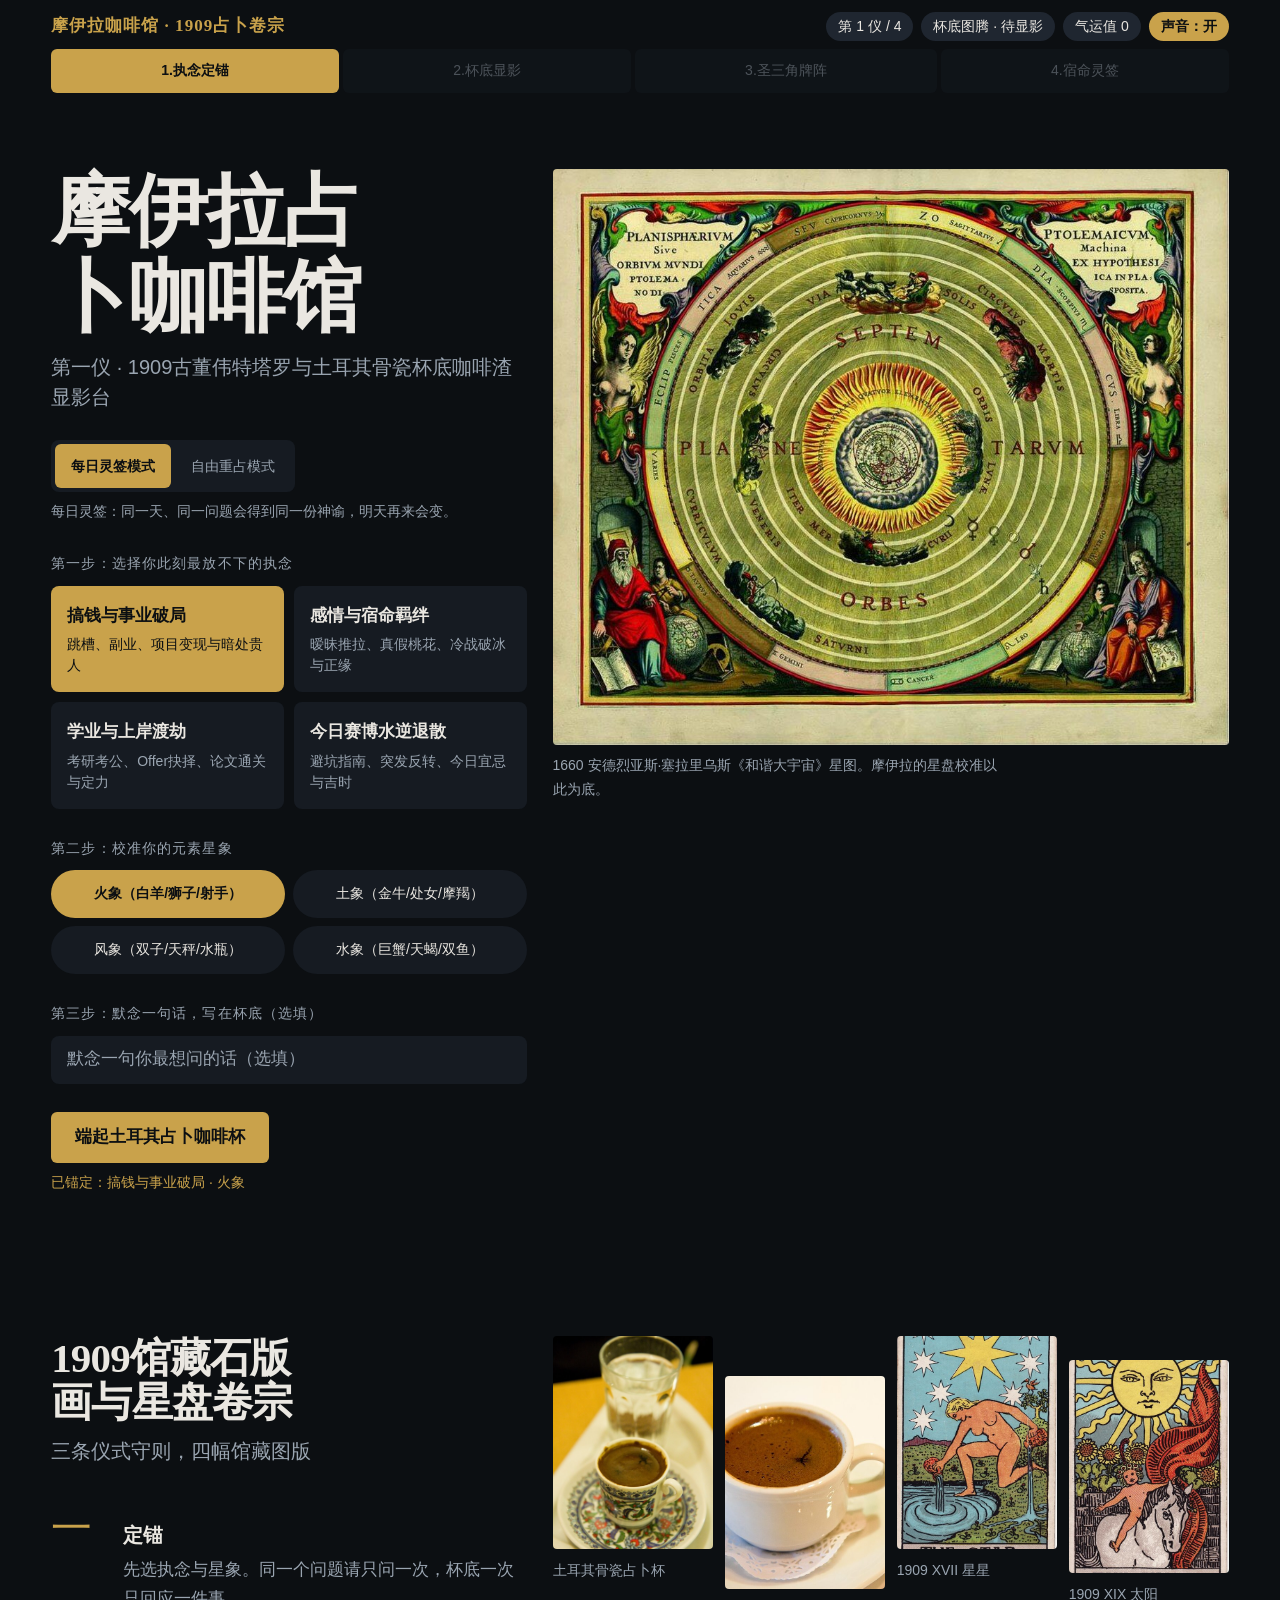
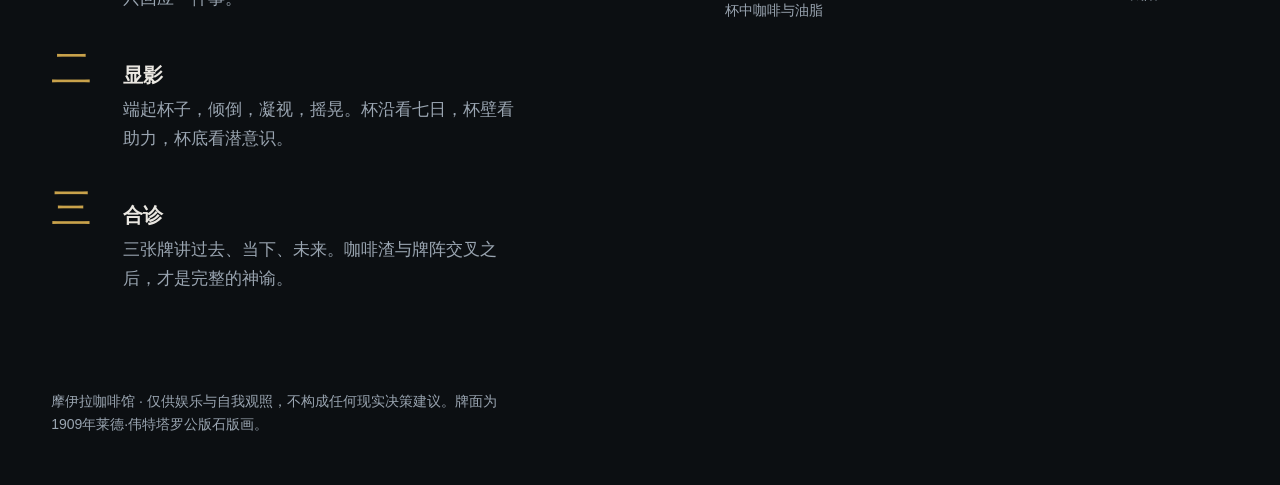
==== commit 2759e8e2: "feat: launch Moirae Cafe 1909 Tarot & Turkish Coffee Cup Scrying Toy (Claude Design x tasteskill v2)" ====
--- a/index.html
+++ b/index.html
@@ -1,231 +1,232 @@
-<!DOCTYPE html>
+<!doctype html>
 <html lang="zh-CN">
 <head>
 <meta charset="utf-8">
-<meta name="viewport" content="width=device-width, initial-scale=1, viewport-fit=cover">
-<meta name="theme-color" content="#0c0f12">
-<title>1872幽灵船：玛丽·赛勒斯特号第一现场勘查台</title>
+<meta name="viewport" content="width=device-width, initial-scale=1">
+<title>摩伊拉咖啡馆：1909古董塔罗与咖啡渣占卜台</title>
+<meta name="description" content="1909莱德·伟特塔罗石版画与土耳其骨瓷杯底咖啡渣交叉占卜。四个执念、四种元素星象、六种杯底图腾、十二张大阿卡那，每日一签或无限重占。">
 <link rel="icon" href="./icon.png">
 <link rel="stylesheet" href="./assets/style-3c4d5e.css">
 </head>
 <body data-field="ink">
-<div class="app" id="app">
-
-  <!-- Masthead -->
-  <header class="hud" id="hud" role="banner">
-    <div class="hud-brand reveal" style="--d:0ms">
-      <strong>玛丽·赛勒斯特号 · 互动卷宗</strong>
-    </div>
-    <div class="hud-stats" aria-live="polite">
-      <span class="hud-chip reveal" id="hud-act" style="--d:60ms">第 1 幕 / 6</span>
-      <span class="hud-chip reveal" id="hud-evidence" style="--d:120ms">物证 0 / 5</span>
-      <span class="hud-chip hud-score reveal" id="hud-score" style="--d:180ms">推理值 0</span>
-      <button type="button" class="hud-btn reveal" id="btn-sound" aria-pressed="true" title="音效开关" style="--d:240ms">声音：开</button>
-    </div>
-  </header>
-
-  <!-- Act navigation -->
-  <nav class="jumpbar" id="act-nav" aria-label="幕间快速跳转">
-    <button type="button" class="jump is-current reveal" data-jump="1" style="--d:300ms">1.反常锚点</button>
-    <button type="button" class="jump reveal" data-jump="2" style="--d:340ms" disabled>第二幕 · 未解锁</button>
-    <button type="button" class="jump reveal" data-jump="3" style="--d:380ms" disabled>第三幕 · 未解锁</button>
-    <button type="button" class="jump reveal" data-jump="4" style="--d:420ms" disabled>第四幕 · 未解锁</button>
-    <button type="button" class="jump reveal" data-jump="5" style="--d:460ms" disabled>第五幕 · 未解锁</button>
-    <button type="button" class="jump reveal" data-jump="6" style="--d:500ms" disabled>第六幕 · 未解锁</button>
+<a class="skip" href="#main">跳到主内容</a>
+
+<header class="masthead">
+  <div class="hud">
+    <p class="brand reveal" style="--d:0ms">摩伊拉咖啡馆 · 1909占卜卷宗</p>
+    <div class="hud-chips reveal" style="--d:60ms">
+      <span id="hud-act" class="chip">第 1 仪 / 4</span>
+      <span id="hud-totem" class="chip">杯底图腾 · 待显影</span>
+      <span id="hud-score" class="chip">气运值 0</span>
+      <button id="btn-sound" class="chip chip-btn" type="button" aria-pressed="true">声音：开</button>
+    </div>
+  </div>
+  <nav class="jumpbar reveal" style="--d:120ms" aria-label="仪式阶段">
+    <button type="button" class="jump is-current" data-jump="1" aria-current="step">1.执念定锚</button>
+    <button type="button" class="jump" data-jump="2" disabled>2.杯底显影</button>
+    <button type="button" class="jump" data-jump="3" disabled>3.圣三角牌阵</button>
+    <button type="button" class="jump" data-jump="4" disabled>4.宿命灵签</button>
   </nav>
-
-  <main class="stage" id="stage">
-
-    <!-- Act 1 -->
-    <section class="act is-active" id="act-1" data-act="1" aria-labelledby="act1-title">
-      <div class="a1-text">
-        <h1 class="act-title reveal" id="act1-title" style="--d:0ms">玛丽·赛勒斯特号案卷</h1>
-        <p class="act-sub reveal" id="act1-sub" style="--d:60ms">第一幕 · 1872年12月4日北大西洋现场勘查互动卷宗</p>
-        <p class="hook reveal" id="act1-hook" style="--d:120ms"></p>
-        <p class="interrupt reveal" id="act1-interrupt" style="--d:180ms"></p>
-        <button type="button" class="btn btn-ghost btn-clue reveal" id="btn-first-clue" aria-expanded="false" style="--d:240ms">先看那件未缝完的童装</button>
-        <div class="first-clue-panel" id="first-clue-panel" hidden><strong>微距批注 · 船长室</strong> 缝纫机踏板旁散落着半轴白棉线，两岁幼女的法兰绒睡衣针脚匀称，线轴未收。离船前，船长夫人仍在平静缝衣，没有暴乱或长期海难的征兆。</div>
-        <div class="act-actions">
-          <button type="button" class="btn btn-primary reveal" id="btn-to-act2" style="--d:300ms">登船勘查物证</button>
-        </div>
-      </div>
-
-      <figure class="hero-figure reveal" style="--d:120ms">
-        <img src="./assets/mary-celeste-1861-7a8b9c.jpg" width="1140" height="760" alt="1861年玛丽·赛勒斯特号双桅帆船历史油画" decoding="async" fetchpriority="high">
-        <figcaption>馆藏档案 01 · 玛丽·赛勒斯特号（原名 Amazon）1861 年驶入马赛港油画</figcaption>
+</header>
+
+<main id="main">
+
+  <!-- Stage 1 -->
+  <section id="act-1" class="act" data-act="1" data-field="ink" aria-labelledby="act1-title">
+    <div class="grid12 hero">
+      <div class="hero-copy">
+        <h1 id="act1-title" tabindex="-1" class="reveal" style="--d:100ms">摩伊拉占卜咖啡馆</h1>
+        <p id="act1-sub" class="act-sub reveal" style="--d:180ms">第一仪 · 1909古董伟特塔罗与土耳其骨瓷杯底咖啡渣显影台</p>
+
+        <div class="mode-seg reveal" style="--d:240ms" role="group" aria-label="占卜模式">
+          <button type="button" class="mode-btn is-on" data-mode="daily" aria-pressed="true">每日灵签模式</button>
+          <button type="button" class="mode-btn" data-mode="free" aria-pressed="false">自由重占模式</button>
+        </div>
+        <p id="mode-note" class="hint reveal" style="--d:290ms">每日灵签：同一天、同一问题会得到同一份神谕，明天再来会变。</p>
+
+        <p class="label reveal" style="--d:340ms">第一步：选择你此刻最放不下的执念</p>
+        <div class="intent-grid" role="group" aria-label="执念领域">
+          <button type="button" class="intent-btn reveal" style="--d:380ms" data-intent="career" aria-pressed="false"><b>搞钱与事业破局</b><span>跳槽、副业、项目变现与暗处贵人</span></button>
+          <button type="button" class="intent-btn reveal" style="--d:430ms" data-intent="love" aria-pressed="false"><b>感情与宿命羁绊</b><span>暧昧推拉、真假桃花、冷战破冰与正缘</span></button>
+          <button type="button" class="intent-btn reveal" style="--d:480ms" data-intent="study" aria-pressed="false"><b>学业与上岸渡劫</b><span>考研考公、Offer抉择、论文通关与定力</span></button>
+          <button type="button" class="intent-btn reveal" style="--d:530ms" data-intent="luck" aria-pressed="false"><b>今日赛博水逆退散</b><span>避坑指南、突发反转、今日宜忌与吉时</span></button>
+        </div>
+
+        <p class="label reveal" style="--d:580ms">第二步：校准你的元素星象</p>
+        <div class="sign-grid" role="group" aria-label="元素星象">
+          <button type="button" class="sign-btn reveal" style="--d:620ms" data-sign="fire" aria-pressed="false">火象（白羊/狮子/射手）</button>
+          <button type="button" class="sign-btn reveal" style="--d:660ms" data-sign="earth" aria-pressed="false">土象（金牛/处女/摩羯）</button>
+          <button type="button" class="sign-btn reveal" style="--d:700ms" data-sign="air" aria-pressed="false">风象（双子/天秤/水瓶）</button>
+          <button type="button" class="sign-btn reveal" style="--d:740ms" data-sign="water" aria-pressed="false">水象（巨蟹/天蝎/双鱼）</button>
+        </div>
+
+        <label class="label reveal" style="--d:780ms" for="whisper-input">第三步：默念一句话，写在杯底（选填）</label>
+        <input id="whisper-input" class="reveal" style="--d:820ms" type="text" maxlength="28" placeholder="默念一句你最想问的话（选填）" autocomplete="off">
+
+        <div class="cta-row reveal" style="--d:870ms">
+          <button id="btn-to-act2" class="btn btn-primary" type="button">端起土耳其占卜咖啡杯</button>
+        </div>
+        <p id="start-hint" class="hint" role="status" aria-live="polite"></p>
+      </div>
+
+      <figure class="hero-figure reveal" style="--d:200ms">
+        <img src="./assets/star-atlas-1660-1a2b3c.jpg" width="960" height="817" alt="1660年安德烈亚斯·塞拉里乌斯《和谐大宇宙》星图，黄道十二宫与行星轨道">
+        <figcaption>1660 安德烈亚斯·塞拉里乌斯《和谐大宇宙》星图。摩伊拉的星盘校准以此为底。</figcaption>
       </figure>
-
-      <section class="dossier" aria-labelledby="dossier-title">
-        <h2 class="sec-title reveal" id="dossier-title" style="--d:360ms">皇家海事法庭原始档案卷宗</h2>
-        <ul class="anomaly-list" id="anomaly-list">
-          <li class="reveal" style="--d:400ms">缝纫机上的童装，还差最后一针</li>
-          <li class="reveal" style="--d:440ms">厨房炉火刚熄，早餐盘里还留着食物</li>
-          <li class="reveal" style="--d:480ms">1701 桶工业酒精，原封未动</li>
-        </ul>
+    </div>
+
+    <section class="dossier" aria-labelledby="dossier-title">
+      <div class="grid12">
+        <div class="dossier-copy">
+          <h2 id="dossier-title" class="reveal" style="--d:100ms">1909馆藏石版画与星盘卷宗</h2>
+          <p class="act-sub reveal" style="--d:160ms">三条仪式守则，四幅馆藏图版</p>
+          <ol class="rules">
+            <li class="reveal" style="--d:220ms"><b>定锚</b><span>先选执念与星象。同一个问题请只问一次，杯底一次只回应一件事。</span></li>
+            <li class="reveal" style="--d:280ms"><b>显影</b><span>端起杯子，倾倒，凝视，摇晃。杯沿看七日，杯壁看助力，杯底看潜意识。</span></li>
+            <li class="reveal" style="--d:340ms"><b>合诊</b><span>三张牌讲过去、当下、未来。咖啡渣与牌阵交叉之后，才是完整的神谕。</span></li>
+          </ol>
+        </div>
         <div class="plates">
-          <figure class="plate reveal" style="--d:420ms">
-            <img src="./assets/nytimes-1873-4d5e6f.png" width="840" height="1556" alt="1873年2月26日纽约时报与波士顿邮报关于直布罗陀海事调查的剪报" decoding="async">
-            <figcaption>档案 02 · 1873年2月26日 纽约时报与波士顿邮报剪报，报道直布罗陀海事调查</figcaption>
-          </figure>
-          <figure class="plate plate-chart reveal" style="--d:480ms">
-            <img src="./assets/gibraltar-plan-1a2b3c.jpg" width="1400" height="602" alt="19世纪军用地图《直布罗陀平面图》" decoding="async">
-            <figcaption>档案 03 · 19世纪军用地图《直布罗陀平面图》</figcaption>
-          </figure>
-          <figure class="plate reveal" style="--d:540ms">
-            <img src="./assets/sextant-museum-9d8e7f.jpg" width="960" height="960" alt="法国国家海洋博物馆藏19世纪桃花心木与黄铜六分仪" decoding="async">
-            <figcaption>档案 04 · 法国国家海洋博物馆藏 19 世纪桃花心木黄铜六分仪</figcaption>
-          </figure>
-        </div>
-      </section>
+          <figure class="plate reveal" style="--d:240ms">
+            <img src="./assets/turkish-cup-2b3c4d.jpg" width="720" height="1080" alt="传统土耳其骨瓷占卜咖啡杯">
+            <figcaption>土耳其骨瓷占卜杯</figcaption>
+          </figure>
+          <figure class="plate reveal" style="--d:300ms">
+            <img src="./assets/coffee-crema-3c4d5e.jpg" width="720" height="601" alt="刚煮好的土耳其咖啡与厚实油脂">
+            <figcaption>杯中咖啡与油脂</figcaption>
+          </figure>
+          <figure class="plate plate-card reveal" style="--d:360ms">
+            <img src="./assets/tarot-17-star-c9d0e1.jpg" width="460" height="793" alt="1909莱德·伟特塔罗 星星">
+            <figcaption>1909 XVII 星星</figcaption>
+          </figure>
+          <figure class="plate plate-card reveal" style="--d:420ms">
+            <img src="./assets/tarot-19-sun-e1f2a3.jpg" width="460" height="793" alt="1909莱德·伟特塔罗 太阳">
+            <figcaption>1909 XIX 太阳</figcaption>
+          </figure>
+        </div>
+      </div>
     </section>
-
-    <!-- Act 2 -->
-    <section class="act" id="act-2" data-act="2" aria-labelledby="act2-title" hidden>
-      <h2 class="act-title" id="act2-title">五件物证，五处反常</h2>
-      <p class="act-sub" id="act2-sub"></p>
-
-      <div class="toolbar" id="toolbar" role="toolbar" aria-label="勘查工具">
-        <button type="button" class="tool is-selected" id="tool-fluo" data-ui="tool-fluo" aria-pressed="true">
-          <i class="tool-dot fluo" aria-hidden="true"></i>黄色荧光标注刷
-        </button>
-        <button type="button" class="tool" id="tool-circle" data-ui="tool-circle" aria-pressed="false">
-          <i class="tool-dot circle" aria-hidden="true"></i>手绘红圈取证笔
-        </button>
-        <div class="counter" aria-live="polite">已取证 <b id="evidence-counter">0 / 5</b></div>
-        <button type="button" class="btn btn-ghost" id="btn-inspect-all">直接揭示全部物证</button>
-      </div>
-
-      <div class="a2-body">
-        <div class="evidence-desk" data-ui="evidence-desk">
-          <div class="evidence-grid" id="evidence-grid"></div>
-        </div>
-        <figure class="side-figure">
-          <img src="./assets/sextant-museum-9d8e7f.jpg" width="960" height="960" alt="法国国家海洋博物馆藏19世纪桃花心木与黄铜六分仪" loading="lazy" decoding="async">
-          <figcaption>馆藏对照 · 19世纪桃花心木黄铜六分仪（法国国家海洋博物馆）。船长带走的，正是这一类导航仪器。</figcaption>
+  </section>
+
+  <!-- Stage 2 -->
+  <section id="act-2" class="act" data-act="2" data-field="ink" hidden aria-labelledby="act2-title">
+    <div class="act-head">
+      <h2 id="act2-title" tabindex="-1" class="reveal" style="--d:0ms">骨瓷杯底咖啡渣显影</h2>
+      <p class="act-sub reveal" style="--d:60ms">第二仪 · 在杯面按住拖动，或倾倒咖啡，等待杯底图腾沉淀</p>
+    </div>
+    <div class="grid12 desk" data-ui="cup-desk">
+      <div class="cup-col">
+        <canvas id="cup-canvas" class="reveal" style="--d:100ms" width="520" height="520" role="img" aria-label="俯视的土耳其骨瓷咖啡杯，杯底有咖啡渣"></canvas>
+        <div class="cup-actions reveal" style="--d:160ms">
+          <button id="btn-swirl-cup" class="btn btn-primary" type="button">倾倒咖啡并凝视杯底</button>
+          <button id="btn-reswirl" class="btn btn-ghost" type="button" disabled>重新摇晃杯底</button>
+        </div>
+        <div class="zone-tabs reveal" style="--d:220ms" role="group" aria-label="杯面分区检视">
+          <button id="zone-rim" class="zone-btn" type="button" data-zone="rim" aria-pressed="false" disabled>杯沿 · 近七日变局</button>
+          <button id="zone-wall" class="zone-btn" type="button" data-zone="wall" aria-pressed="false" disabled>杯壁 · 暗处助力与阻力</button>
+          <button id="zone-bottom" class="zone-btn" type="button" data-zone="bottom" aria-pressed="false" disabled>杯底 · 潜意识死穴</button>
+        </div>
+        <div id="zone-reading" class="zone-reading reveal" style="--d:280ms" aria-live="polite">
+          <h3>分区读数</h3>
+          <p>杯底显影之后，点选上方三个分区，咖啡渣会在对应的圆环上亮起。</p>
+        </div>
+      </div>
+      <aside class="totem-col">
+        <article id="totem-panel" class="panel reveal" style="--d:140ms" aria-live="polite">
+          <h3 id="totem-name">图腾待显影</h3>
+          <p id="totem-read">倾倒咖啡并凝视杯底，或在杯面上按住拖动，等待咖啡渣沉淀成形。</p>
+          <p id="totem-intent"></p>
+          <p id="totem-luck" class="hint"></p>
+        </article>
+        <figure class="panel-photo reveal" style="--d:220ms">
+          <img src="./assets/turkish-cup-2b3c4d.jpg" width="720" height="1080" alt="馆藏土耳其骨瓷占卜咖啡杯" loading="lazy">
+          <figcaption>馆藏骨瓷杯，占卜师倒扣杯碟三分钟后翻开。</figcaption>
         </figure>
-      </div>
-
-      <p class="tool-hint" id="tool-hint" aria-live="polite">点击任意拍立得，用当前工具标出它的反常死穴。</p>
-      <div class="act-actions">
-        <button type="button" class="btn btn-primary" id="btn-to-act3" disabled>带着五件物证出庭</button>
-      </div>
-    </section>
-
-    <!-- Act 3 -->
-    <section class="act" id="act-3" data-act="3" aria-labelledby="act3-title" hidden>
-      <h2 class="act-title" id="act3-title">直布罗陀海事法庭</h2>
-      <p class="act-sub" id="act3-sub"></p>
-      <div class="court-head">
-        <figure class="court-figure">
-          <img src="./assets/gibraltar-plan-1a2b3c.jpg" width="1400" height="602" alt="19世纪军用地图《直布罗陀平面图》" loading="lazy" decoding="async">
-          <figcaption>法庭所在地 · 19世纪军用地图《直布罗陀平面图》</figcaption>
-        </figure>
-        <div class="court-bench">你认为船上发生了什么？</div>
-      </div>
-      <div class="hyp-list" id="hyp-list"></div>
-      <div class="act-actions">
-        <button type="button" class="btn btn-primary" id="btn-to-act4" disabled>真相锁定，追查幽灵线索</button>
-      </div>
-    </section>
-
-    <!-- Act 4 -->
-    <section class="act" id="act-4" data-act="4" aria-labelledby="act4-title" hidden>
-      <h2 class="act-title" id="act4-title">红橡木桶与崩断麻绳</h2>
-      <p class="act-sub" id="act4-sub"></p>
-      <p class="mechanism" id="act4-mechanism"></p>
-
-      <div class="chain" id="chain" aria-label="证据链">
-        <button type="button" class="chain-node" id="node-barrels" data-node="barrels">
-          <span class="node-no">物证 #05</span><b>9桶红橡木渗漏</b>
-        </button>
-        <span class="chain-link" id="link-1" aria-hidden="true"></span>
-        <button type="button" class="chain-node" id="node-hatch" data-node="hatch">
-          <span class="node-no">现场细节</span><b>被掀开的舱盖</b>
-        </button>
-        <span class="chain-link" id="link-2" aria-hidden="true"></span>
-        <button type="button" class="chain-node" id="node-rope" data-node="rope">
-          <span class="node-no">物证 #04</span><b>崩断的主帆缭绳</b>
-        </button>
-      </div>
-      <p class="tool-hint" id="chain-hint" aria-live="polite">依次点选两个相邻的证据节点，把它们连成链。</p>
-
-      <div class="formula" id="formula" hidden>
-        <p class="formula-tag">UCL 热力学冷焰公式 · 已解锁</p>
-        <p class="formula-eq">乙醇蒸汽 C₂H₅OH + 氧气，经低温氧化，生成乙醛 + 水 + <em>微量热</em></p>
-        <p class="formula-eq">爆炸极限 3.3% ≤ φ ≤ 19%，火焰峰值温度远低于纸张燃点</p>
-        <p class="formula-note">蒸汽剧烈喷发，却几乎不加热周围木材，所以船上没有焦痕。</p>
-      </div>
-      <div class="act-actions">
-        <button type="button" class="btn btn-primary" id="btn-to-act5" disabled>进入物理还原</button>
-      </div>
-    </section>
-
-    <!-- Act 5 -->
-    <section class="act" id="act-5" data-act="5" aria-labelledby="act5-title" hidden>
-      <h2 class="act-title" id="act5-title">死寂留白与幽蓝冷焰</h2>
-      <p class="act-sub" id="act5-sub"></p>
-      <div class="split split-5">
-        <ol class="timeline" id="timeline"></ol>
-        <figure class="side-figure">
-          <img src="./assets/sextant-museum-9d8e7f.jpg" width="960" height="960" alt="法国国家海洋博物馆藏19世纪桃花心木与黄铜六分仪" loading="lazy" decoding="async">
-          <figcaption>船长带走了六分仪，说明离船是有准备的决定，而不是慌乱逃命。</figcaption>
-        </figure>
-      </div>
-
-      <div class="flame-stage" id="flame-stage" aria-live="polite">
-        <div class="flame-core" aria-hidden="true"></div>
-        <span class="wave w1" aria-hidden="true"></span>
-        <span class="wave w2" aria-hidden="true"></span>
-        <span class="wave w3" aria-hidden="true"></span>
-        <div class="flame-readout" id="flame-readout">舱口待命，等待最后一次静电火花</div>
-        <div class="paper-test" id="paper-test" hidden>试纸完好，没有一处焦痕</div>
-      </div>
-
-      <div class="act-actions">
-        <button type="button" class="btn btn-flame" id="btn-trigger-flash">点燃最后一粒静电火花</button>
-        <button type="button" class="btn btn-primary" id="btn-to-act6" hidden disabled>查看宿命终局</button>
-      </div>
-    </section>
-
-    <!-- Act 6 -->
-    <section class="act" id="act-6" data-act="6" aria-labelledby="act6-title" hidden>
-      <h2 class="act-title" id="act6-title">最理性的父爱与深海</h2>
-      <p class="act-sub" id="act6-sub"></p>
-      <div class="split split-6">
-        <figure class="side-figure nyt-figure">
-          <img src="./assets/nytimes-1873-4d5e6f.png" width="840" height="1556" alt="1873年2月26日纽约时报与波士顿邮报关于直布罗陀海事调查的剪报" loading="lazy" decoding="async">
-          <figcaption>结案档案 · 1873年2月26日 纽约时报与波士顿邮报剪报，报道直布罗陀海事调查</figcaption>
-        </figure>
-        <blockquote class="epilogue" id="epilogue"></blockquote>
-      </div>
-
-      <article class="rank-card" id="rank-card" aria-live="polite">
-        <div class="rank-letter" id="rank-letter">B</div>
-        <div class="rank-body">
-          <p class="rank-badge" id="rank-badge"></p>
-          <p class="rank-title" id="rank-title"></p>
-          <p class="rank-score">最终推理值 <b id="final-score">0</b> / 100</p>
-        </div>
-      </article>
-      <p class="comment-box" id="comment-text"></p>
-      <p class="save-status" id="save-status" aria-live="polite"></p>
-      <section class="leaderboard-panel" id="leaderboard-panel" aria-label="本机断案记录"><h3 class="lb-title">本机断案记录 · 前五</h3><ol class="lb-list" id="lb-list"></ol></section>
-      <div class="act-actions">
-        <button type="button" class="btn btn-secondary" id="btn-save-card">生成结案拍立得</button>
-        <button type="button" class="btn btn-primary" id="btn-copy-comment">复制评论区暗号</button>
-        <button type="button" class="btn btn-ghost" id="btn-restart">重新勘查</button>
-      </div>
-      <div class="card-modal" id="card-modal" hidden role="dialog" aria-label="拍立得结案鉴定卡预览"><div class="card-modal-box"><p class="card-modal-tip">手机长按图片保存；电脑已自动下载</p><img id="card-modal-img" alt="拍立得结案鉴定卡" /><div class="card-modal-actions"><a id="card-download-link" class="btn btn-primary" download="mary-celeste-1872-rank.png">下载高清拍立得 PNG</a><button type="button" class="btn btn-ghost" id="btn-close-modal">关闭预览</button></div></div></div>
-    </section>
-  </main>
-
-  <footer class="foot">1872 · 玛丽·赛勒斯特号 · 互动卷宗</footer>
+        <div class="cta-row reveal" style="--d:280ms">
+          <button id="btn-to-act3" class="btn btn-primary" type="button" disabled>带着杯底图腾抽取三牌阵</button>
+        </div>
+      </aside>
+    </div>
+  </section>
+
+  <!-- Stage 3 -->
+  <section id="act-3" class="act" data-act="3" data-field="paper" hidden aria-labelledby="act3-title">
+    <div class="act-head">
+      <h2 id="act3-title" tabindex="-1" class="reveal" style="--d:0ms">1909古董塔罗圣三角</h2>
+      <p class="act-sub reveal" style="--d:60ms">第三仪 · 洗牌后凭直觉翻牌，逆位的牌会旋转一百八十度</p>
+    </div>
+    <div class="toolbar reveal" style="--d:100ms">
+      <button id="btn-shuffle" class="btn btn-ghost" type="button">洗牌切牌</button>
+      <button id="btn-draw-all" class="btn btn-secondary" type="button">直接翻开三张宿命牌</button>
+      <p class="counter">已翻开 <b id="drawn-counter">0 / 3</b></p>
+    </div>
+
+    <div id="spread-slots" class="spread" aria-label="三牌圣三角牌阵">
+      <article id="slot-0" class="slot" data-slot="0"><h3>过去之因 · 根源</h3><div class="slot-inner"></div></article>
+      <article id="slot-1" class="slot" data-slot="1"><h3>当下之局 · 症结</h3><div class="slot-inner"></div></article>
+      <article id="slot-2" class="slot" data-slot="2"><h3>未来之兆 · 破局</h3><div class="slot-inner"></div></article>
+    </div>
+
+    <div class="tarot-mat" data-ui="tarot-desk">
+      <p class="mat-note">十二张大阿卡那牌背朝上。点任意一张，它会依次落入过去、当下、未来。</p>
+      <div id="tarot-deck" class="deck" role="group" aria-label="十二张牌背"></div>
+    </div>
+
+    <div class="cta-row">
+      <button id="btn-to-act4" class="btn btn-primary" type="button" disabled>合成咖啡渣与三牌阵最终神谕</button>
+    </div>
+  </section>
+
+  <!-- Stage 4 -->
+  <section id="act-4" class="act" data-act="4" data-field="paper" hidden aria-labelledby="act4-title">
+    <div class="act-head">
+      <h2 id="act4-title" tabindex="-1" class="reveal" style="--d:0ms">宿命交叉神谕与灵签</h2>
+      <p class="act-sub reveal" style="--d:60ms">第四仪 · 咖啡渣与圣三角交叉合成，生成你的专属灵签</p>
+    </div>
+    <div class="grid12 verdict">
+      <div class="verdict-left">
+        <div id="rank-card" class="rank-card reveal" style="--d:100ms">
+          <p id="rank-name" class="rank-name">B · 潜龙勿用</p>
+          <p class="rank-score">今日气运能量值 <b id="final-score">0</b> / 100</p>
+        </div>
+        <div id="summary-strip" class="strip reveal" style="--d:160ms" aria-label="三牌与杯底图腾总览">
+          <canvas id="totem-mini" width="240" height="240" role="img" aria-label="杯底图腾缩略图"></canvas>
+          <div id="strip-cards" class="strip-cards"></div>
+        </div>
+        <section id="leaderboard-panel" class="panel reveal" style="--d:220ms" aria-labelledby="lb-title">
+          <h3 id="lb-title">本机最近五次占卜</h3>
+          <ol id="lb-list" class="lb-list"></ol>
+        </section>
+      </div>
+      <div class="verdict-right">
+        <article id="oracle-dossier" class="oracle reveal" style="--d:120ms" aria-live="polite"></article>
+        <div class="action-bar reveal" style="--d:200ms">
+          <button id="btn-save-card" class="btn btn-secondary" type="button">生成1909宿命拍立得灵签</button>
+          <button id="btn-copy-comment" class="btn btn-primary" type="button">复制评论区接好运暗号</button>
+          <button id="btn-restart" class="btn btn-ghost" type="button">换个问题重新占卜</button>
+        </div>
+      </div>
+    </div>
+  </section>
+</main>
+
+<footer class="foot">
+  <p>摩伊拉咖啡馆 · 仅供娱乐与自我观照，不构成任何现实决策建议。牌面为1909年莱德·伟特塔罗公版石版画。</p>
+</footer>
+
+<div id="card-modal" class="modal" role="dialog" aria-modal="true" aria-labelledby="modal-title" aria-hidden="true">
+  <div class="modal-body">
+    <h3 id="modal-title">1909宿命拍立得灵签</h3>
+    <canvas id="card-canvas" width="720" height="1040" role="img" aria-label="拍立得灵签预览"></canvas>
+    <p id="modal-note" class="hint"></p>
+    <div class="modal-actions">
+      <button id="btn-download-card" class="btn btn-primary" type="button">下载灵签图片</button>
+      <button id="btn-close-modal" class="btn btn-ghost" type="button">关闭</button>
+    </div>
+  </div>
 </div>
-
-<!-- Dead Silence: 0.72s pitch-black -->
-<div class="dead-silence" id="dead-silence" aria-hidden="true"><span>……</span></div>
-<div class="cool-flash" id="cool-flash" aria-hidden="true"></div>
-<div class="toast" id="toast" role="status" aria-live="polite"></div>
+<div id="toast" class="toast" role="status" aria-live="polite"></div>
+<div id="ritual-flash" aria-hidden="true"></div>
 
 <script src="./assets/app-8f9a2b.js"></script>
 </body>
--- a/assets/style-3c4d5e.css
+++ b/assets/style-3c4d5e.css
@@ -1,5 +1,26 @@
-/* 1872 Mary Celeste: gallery-level dossier. Two colour fields, two type families, five sizes. */
 :root {
+  --font-display: "Songti SC", "Noto Serif SC", "SimSun", Georgia, serif;
+  --font-text: -apple-system, "PingFang SC", "Microsoft YaHei", sans-serif;
+  --step-display: clamp(2.625rem, 6.2vw, 5.5rem);
+  --step-head: clamp(1.75rem, 3.2vw, 2.75rem);
+  --step-lead: 1.25rem;
+  --step-body: 1.0625rem;
+  --step-small: 0.875rem;
+
+  --ink-bg: #0c0f12;
+  --ink-surface: #161b22;
+  --ink-surface-2: #1f2630;
+  --ink-text: #eae7e1;
+  --ink-muted: #9aa5b1;
+  --gold: #c9a24b;
+
+  --field-1: #edeae4;
+  --field-surface: #e2ded6;
+  --field-surface-2: #d5d0c5;
+  --field-ink: #1c1915;
+  --field-muted: #5a5246;
+  --seal: #a8281e;
+
   --bg: #0c0f12;
   --surface: #161b22;
   --surface-2: #1f2630;
@@ -8,371 +29,292 @@
   --accent: #c9a24b;
   --accent-ink: #0c0f12;
 
-  --field-1: #edeae4;
-  --field-surface: #e2ded6;
-  --field-surface-2: #d5d0c5;
-  --field-ink: #1c1915;
-  --field-muted: #5a5246;
-  --seal: #a8281e;
-
-  --flame: #38bdf8;
-  --flame-pale: #e6f8ff;
-  --flame-deep: #10222f;
-
-  --font-display: "Songti SC", "Noto Serif SC", "SimSun", Georgia, serif;
-  --font-text: -apple-system, "PingFang SC", "Microsoft YaHei", sans-serif;
-
-  --step-display: clamp(2.625rem, 6.2vw, 5.5rem);
-  --step-head: clamp(1.75rem, 3.2vw, 2.75rem);
-  --step-lead: 1.25rem;
-  --step-body: 1.0625rem;
-  --step-small: 0.875rem;
-
-  --margin: clamp(20px, 4vw, 48px);
-  --gutter: clamp(16px, 2.2vw, 32px);
-  --measure: 58ch;
-  --ease: cubic-bezier(.2, .8, .2, 1);
-  --radius: 2px;
-}
-
-/* Semantic colour roles, switched per field */
-body, body[data-field="ink"] {
-  --g: var(--bg);
-  --t: var(--ink);
-  --m: var(--muted);
-  --s: var(--surface);
-  --s2: var(--surface-2);
-  --a: var(--accent);
-  --ai: var(--accent-ink);
-}
+  --gap: clamp(1rem, 2vw, 1.75rem);
+  --pad: clamp(1.25rem, 4vw, 4rem);
+  --ease: cubic-bezier(0.22, 1, 0.36, 1);
+}
+
 body[data-field="paper"] {
-  --g: var(--field-1);
-  --t: var(--field-ink);
-  --m: var(--field-muted);
-  --s: var(--field-surface);
-  --s2: var(--field-surface-2);
-  --a: var(--seal);
-  --ai: var(--field-1);
+  --bg: var(--field-1);
+  --surface: var(--field-surface);
+  --surface-2: var(--field-surface-2);
+  --ink: var(--field-ink);
+  --muted: var(--field-muted);
+  --accent: var(--seal);
+  --accent-ink: #edeae4;
 }
 
 *, *::before, *::after { box-sizing: border-box; }
-html, body { margin: 0; padding: 0; max-width: 100%; overflow-x: hidden; }
+html { scroll-behavior: smooth; }
 body {
-  background: var(--g);
-  color: var(--t);
+  margin: 0;
+  min-height: 100svh;
+  background: var(--bg);
+  color: var(--ink);
   font-family: var(--font-text);
   font-size: var(--step-body);
-  line-height: 1.75;
+  line-height: 1.7;
+  transition: background-color 0.6s var(--ease), color 0.6s var(--ease);
   -webkit-font-smoothing: antialiased;
-  min-height: 100svh;
-  transition: background-color .5s var(--ease), color .5s var(--ease);
 }
 [hidden] { display: none !important; }
-h1, h2, h3, p, ul, ol, figure, blockquote { margin: 0; padding: 0; }
-p, li { max-width: var(--measure); }
-img { display: block; max-width: 100%; height: auto; }
-button { font: inherit; color: inherit; cursor: pointer; border: 0; border-radius: var(--radius); background: none; -webkit-tap-highlight-color: transparent; }
-button:disabled { cursor: not-allowed; opacity: 0.45; }
-:focus-visible { outline: 2px solid currentColor; outline-offset: 3px; }
-
-.app { max-width: 1440px; margin: 0 auto; width: 100%; padding-bottom: 48px; }
-
-/* ---------- Masthead ---------- */
+img, canvas { display: block; max-width: 100%; }
+img { height: auto; }
+button, input { font: inherit; color: inherit; }
+button { cursor: pointer; }
+button:disabled { cursor: not-allowed; }
+h1, h2, h3, p, ol, figure { margin: 0; }
+ol { padding: 0; list-style: none; }
+
+.skip {
+  position: absolute; left: -999px; top: 0;
+  background: var(--accent); color: var(--accent-ink); padding: 0.5rem 1rem; z-index: 100;
+}
+.skip:focus { left: 0; }
+
+:focus-visible { outline: 3px solid var(--accent); outline-offset: 3px; }
+[tabindex="-1"]:focus, [tabindex="-1"]:focus-visible { outline: none; }
+
+h1, h2, h3 { font-family: var(--font-display); font-weight: 700; letter-spacing: -0.02em; line-height: 1.08; text-wrap: balance; }
+p, li, dd, figcaption { max-width: 58ch; }
+h1 { font-size: var(--step-display); }
+h2 { font-size: var(--step-head); }
+h3 { font-size: var(--step-lead); }
+.act-sub { font-size: var(--step-lead); color: var(--muted); margin-top: 0.75rem; line-height: 1.5; max-width: 40rem; }
+.hint { font-size: var(--step-small); color: var(--muted); margin-top: 0.5rem; }
+.label { font-size: var(--step-small); color: var(--muted); letter-spacing: 0.08em; margin-top: 1.75rem; margin-bottom: 0.6rem; display: block; }
+
+/* Motion */
+@keyframes revealUp {
+  from { opacity: 0; transform: translateY(18px); }
+  to { opacity: 1; transform: none; }
+}
+.reveal { animation: revealUp 0.7s var(--ease) both; animation-delay: var(--d, 0ms); }
+@media (prefers-reduced-motion: reduce) {
+  .reveal { animation: none; }
+  html { scroll-behavior: auto; }
+  * { transition-duration: 0.01ms !important; }
+}
+
+/* HUD */
+.masthead { background: var(--ink-bg); color: var(--ink-text); }
 .hud {
-  display: flex; flex-wrap: wrap; align-items: center; justify-content: space-between; gap: 12px 20px;
-  padding: 20px var(--margin);
-}
-.hud-brand strong { font-family: var(--font-display); font-size: var(--step-lead); font-weight: 700; color: var(--a); letter-spacing: 0.02em; }
-.hud-stats { display: flex; flex-wrap: wrap; align-items: center; gap: 8px; }
-.hud-chip { padding: 8px 14px; font-size: var(--step-small); line-height: 1.4; background: var(--s); color: var(--t); border-radius: var(--radius); }
-.hud-score { background: var(--a); color: var(--ai); font-weight: 700; }
-.hud-btn { min-height: 44px; padding: 8px 16px; font-size: var(--step-small); background: var(--s2); color: var(--t); border-radius: var(--radius); transition: background-color .2s; }
-.hud-btn:hover { background: var(--t); color: var(--g); }
-.hud-btn[aria-pressed="false"] { opacity: 0.7; }
-
-/* ---------- Act navigation ---------- */
-.jumpbar { display: flex; flex-wrap: wrap; gap: 8px; padding: 0 var(--margin) 12px; }
+  display: flex; flex-wrap: wrap; align-items: center; justify-content: space-between;
+  gap: 0.5rem 1rem; padding: 0.75rem var(--pad) 0.5rem;
+}
+.brand { font-family: var(--font-display); font-size: var(--step-body); font-weight: 700; color: var(--gold); letter-spacing: 0.06em; }
+.hud-chips { display: flex; flex-wrap: wrap; gap: 0.5rem; }
+.chip {
+  font-size: var(--step-small); padding: 0.25rem 0.75rem; background: var(--ink-surface-2);
+  color: var(--ink-text); border: 0; border-radius: 999px; line-height: 1.5;
+}
+.chip-btn { background: var(--gold); color: var(--ink-bg); font-weight: 700; }
+.jumpbar { display: flex; flex-wrap: wrap; gap: 0.25rem; padding: 0 var(--pad) 0.75rem; }
 .jump {
-  min-height: 44px; padding: 8px 16px; font-size: var(--step-small); line-height: 1.4;
-  background: var(--s); color: var(--m); border-radius: var(--radius); transition: background-color .2s, color .2s;
-}
-.jump.is-done { color: var(--t); }
-.jump.is-current { background: var(--a); color: var(--ai); font-weight: 700; }
-.jump:not(:disabled):not(.is-current):hover { background: var(--t); color: var(--g); }
-
-/* ---------- Acts ---------- */
-.stage { min-height: 60svh; padding: 0 var(--margin); }
-.act { padding: clamp(32px, 5vw, 72px) 0 24px; animation: actIn .5s var(--ease) both; }
-@keyframes actIn { from { opacity: 0; transform: translateY(14px); } to { opacity: 1; transform: none; } }
-
-.act-title {
-  font-family: var(--font-display); font-weight: 700; font-size: var(--step-head);
-  line-height: 1.08; letter-spacing: -0.02em; text-wrap: balance; color: var(--t);
-}
-#act1-title { font-size: var(--step-display); }
-.act-sub { margin-top: 16px; font-size: var(--step-lead); line-height: 1.6; color: var(--m); }
-.act-sub:empty { display: none; }
-.sec-title {
-  font-family: var(--font-display); font-weight: 700; font-size: var(--step-head);
-  line-height: 1.08; letter-spacing: -0.02em; text-wrap: balance;
-}
-.act-actions { display: flex; flex-wrap: wrap; gap: 12px; margin: 32px 0 8px; }
-
-/* Act 1 asymmetric editorial layout */
-#act-1 { display: block; }
-.a1-text > * + * { margin-top: 20px; }
-.a1-text > .act-sub { margin-top: 16px; }
-.hook { font-family: var(--font-display); font-size: var(--step-body); line-height: 1.85; }
-.interrupt { padding: 16px 20px; background: var(--s); color: var(--a); font-weight: 700; animation: shake .5s; }
-@keyframes shake { 20% { transform: translateX(-4px); } 40% { transform: translateX(4px); } 60% { transform: translateX(-2px); } 80% { transform: translateX(2px); } }
-.btn-clue { width: 100%; max-width: var(--measure); text-align: left; white-space: normal; }
-.btn-clue[aria-expanded="true"] { background: var(--t); color: var(--g); }
-.first-clue-panel { max-width: var(--measure); padding: 16px 20px; line-height: 1.8; background: var(--s2); color: var(--t); overflow-wrap: anywhere; animation: actIn .45s both; }
-.first-clue-panel strong { color: var(--a); }
-
-.hero-figure img { width: 100%; aspect-ratio: 3 / 2; object-fit: cover; background: var(--s); }
-figcaption { max-width: var(--measure); padding-top: 12px; font-size: var(--step-small); line-height: 1.6; color: var(--m); }
-
-.dossier { margin-top: clamp(56px, 8vw, 112px); padding-top: 32px; border-block-start: 2px solid var(--s2); }
-.anomaly-list { list-style: none; counter-reset: an; margin-top: 24px; }
-.anomaly-list li { counter-increment: an; padding: 16px 0; border-block-start: 2px solid var(--s2); line-height: 1.7; }
-.anomaly-list li::before { content: "·  "; font-family: var(--font-display); font-weight: 700; color: var(--a); }
-.plates { margin-top: 24px; display: grid; grid-template-columns: 1fr; gap: var(--gutter); align-items: start; }
-.plate img { width: 100%; height: 260px; object-fit: cover; object-position: top; background: var(--s); }
-
-/* ---------- Buttons: flat fills, sharp corners ---------- */
+  flex: 1 0 auto; min-height: 44px; padding: 0.5rem 1rem; font-size: var(--step-small);
+  background: var(--ink-surface); color: var(--ink-muted); border: 0; border-radius: 6px;
+  transition: background-color 0.25s, color 0.25s;
+}
+.jump:disabled { opacity: 0.45; }
+.jump:not(:disabled):hover { background: var(--ink-surface-2); color: var(--ink-text); }
+.jump.is-current { background: var(--gold); color: var(--ink-bg); font-weight: 700; }
+
+/* Layout */
+.act { padding: clamp(2rem, 5vw, 4.5rem) var(--pad); }
+.act-head { margin-bottom: clamp(1.5rem, 3vw, 2.5rem); }
+.grid12 { display: grid; grid-template-columns: repeat(12, minmax(0, 1fr)); gap: var(--gap); }
+.hero { align-items: start; }
+.hero-copy { grid-column: 1 / span 5; }
+.hero-figure { grid-column: 6 / span 7; align-self: start; }
+.hero-figure img { width: 100%; border-radius: 4px; }
+figcaption { font-size: var(--step-small); color: var(--muted); margin-top: 0.6rem; }
+
+/* Buttons */
 .btn {
-  display: inline-flex; align-items: center; justify-content: center; text-align: center;
-  min-height: 48px; padding: 12px 24px; border: 0; border-radius: var(--radius);
-  font-size: var(--step-body); font-weight: 600; line-height: 1.3; max-width: 100%;
-  transition: background-color .2s, color .2s;
-}
-.btn-primary { background: var(--a); color: var(--ai); }
-.btn-primary:not(:disabled):hover { background: var(--t); color: var(--g); }
-.btn-secondary { background: var(--t); color: var(--g); }
-.btn-secondary:not(:disabled):hover { background: var(--a); color: var(--ai); }
-.btn-ghost { background: var(--s2); color: var(--t); }
-.btn-ghost:not(:disabled):hover { background: var(--t); color: var(--g); }
-.btn-flame { background: var(--flame); color: #0c0f12; }
-.btn-flame:not(:disabled):hover { background: var(--flame-pale); }
-
-/* ---------- Act 2: toolbar + polaroid desk ---------- */
-.toolbar { display: flex; flex-wrap: wrap; align-items: center; gap: 8px; margin: 32px 0 24px; }
-.tool {
-  display: inline-flex; align-items: center; gap: 10px; min-height: 44px; padding: 8px 16px;
-  background: var(--s); color: var(--t); font-size: var(--step-small); border-radius: var(--radius); transition: background-color .2s, color .2s;
-}
-.tool.is-selected { background: var(--a); color: var(--ai); font-weight: 700; }
-.tool:not(.is-selected):hover { background: var(--s2); }
-.tool-dot { width: 16px; height: 16px; display: inline-block; }
-.tool-dot.fluo { background: #facc15; }
-.tool-dot.circle { background: #fbf8f1; border: 3px solid #a8281e; border-radius: 50%; }
-.counter { margin-left: auto; font-size: var(--step-small); color: var(--m); }
-.counter b { color: var(--t); font-size: var(--step-lead); font-family: var(--font-display); }
-
-.a2-body { display: grid; grid-template-columns: 1fr; gap: var(--gutter); align-items: start; }
-.evidence-desk { background: #141920; padding: clamp(20px, 3vw, 32px); }
-.evidence-grid { display: grid; grid-template-columns: 1fr; gap: 40px 24px; padding-top: 12px; }
-.polaroid {
-  position: relative; display: block; width: 100%; text-align: left; color: #1c1915;
-  background: #fbf8f1; padding: 12px 12px 20px; border: 0; border-radius: 0;
-  transform: rotate(var(--tilt, 0deg));
-  transition: transform .35s var(--ease);
-  animation: float 6s ease-in-out infinite;
-}
-.polaroid:nth-child(2n) { animation-delay: -2s; }
-.polaroid:nth-child(3n) { animation-delay: -4s; }
-@keyframes float { 0%, 100% { translate: 0 0; } 50% { translate: 0 -5px; } }
-.polaroid:hover, .polaroid:focus-visible { transform: rotate(0deg) translateY(-6px); z-index: 2; }
-.polaroid::before { content: ""; position: absolute; top: -14px; left: 50%; width: 72px; height: 22px; margin-left: -36px; background: rgba(214, 196, 140, 0.8); transform: rotate(-2deg); }
-.photo { position: relative; display: block; aspect-ratio: 16 / 9; overflow: hidden; background: #1b2530; filter: sepia(0.3) contrast(1.05); }
-.photo-art { position: absolute; inset: 0; display: block; }
-.photo-svg { display: block; width: 100%; height: 100%; }
-.photo-spec { position: absolute; left: 0; right: 0; bottom: 0; z-index: 2; padding: 4px 10px; font-size: var(--step-small); line-height: 1.4; color: #ece6d8; background: rgba(12, 15, 18, 0.82); }
-.cap, .cap-name, .cap-fact, .target, .deduction { display: block; }
-.cap { padding: 16px 4px 0; }
-.cap-name { margin-bottom: 8px; font-family: var(--font-display); font-weight: 700; font-size: var(--step-body); line-height: 1.4; }
-.cap-fact { font-size: var(--step-small); line-height: 1.7; color: #4a443a; overflow-wrap: anywhere; }
-.target { margin-top: 14px; font-size: var(--step-small); line-height: 1.9; font-weight: 700; color: #1c1915; overflow-wrap: anywhere; }
-.target.is-masked { padding: 8px 10px; font-weight: 400; font-style: italic; color: #5a5246; background: #ece5d3; }
-.deduction { margin-top: 12px; padding: 12px 14px; font-size: var(--step-small); line-height: 1.7; background: #141920; color: #f2dfa0; animation: actIn .45s both; overflow-wrap: anywhere; }
-.deduction::before { content: "推断 · "; color: var(--accent); font-weight: 700; }
-.polaroid.is-done { cursor: default; }
-.polaroid.is-done::after { content: "已取证"; position: absolute; top: -8px; right: -8px; transform: rotate(8deg); padding: 4px 12px; font-size: var(--step-small); font-weight: 700; color: #fbf8f1; background: #a8281e; }
-.polaroid.is-shake { animation: polaroidShake .4s ease both; }
-@keyframes polaroidShake { 0%, 100% { translate: 0 0; } 20% { translate: -7px 0; } 40% { translate: 7px 0; } 60% { translate: -4px 0; } 80% { translate: 4px 0; } }
-
-/* Yellow fluorescent sweep (solid fill, clip-path wipe) */
-.hl-fluo { background: rgba(250, 204, 21, 0.45); padding: 0 2px; -webkit-box-decoration-break: clone; box-decoration-break: clone; animation: fluoSweep .9s ease-out both; }
-@keyframes fluoSweep { from { clip-path: inset(0 100% 0 0); } to { clip-path: inset(0 0 0 0); } }
-
-/* Hand-drawn red circle */
-.hl-circle { position: relative; display: inline; padding: 0 3px; }
-.hl-circle .circle-svg { position: absolute; left: -6px; top: -6px; width: calc(100% + 12px); height: calc(100% + 12px); pointer-events: none; overflow: visible; }
-.hl-circle .circle-svg ellipse {
-  fill: none; stroke: #a8281e; stroke-width: 2.4; stroke-linecap: round; vector-effect: non-scaling-stroke;
-  stroke-dasharray: 1; stroke-dashoffset: 1; animation: drawCircle .9s ease-out forwards;
-}
-@keyframes drawCircle { to { stroke-dashoffset: 0; } }
-
-.tool-hint { margin-top: 20px; font-size: var(--step-small); color: var(--m); }
-.side-figure img { width: 100%; max-height: 420px; object-fit: cover; background: var(--s); }
-
-/* ---------- Act 3: courtroom ---------- */
-.court-head { display: grid; grid-template-columns: 1fr; gap: var(--gutter); align-items: end; margin: 32px 0 24px; }
-.court-figure img { width: 100%; height: auto; max-height: 260px; object-fit: cover; background: var(--s); }
-.court-bench { padding: 20px 0; font-family: var(--font-display); font-weight: 700; font-size: var(--step-head); line-height: 1.15; letter-spacing: -0.02em; color: var(--t); }
-.hyp-list { display: grid; grid-template-columns: 1fr; gap: 16px; }
-.hyp { display: block; width: 100%; text-align: left; padding: 24px; background: var(--s); color: var(--t); transition: background-color .2s; }
-.hyp:not(.is-locked):hover { background: var(--s2); }
-.hyp-title { margin-bottom: 8px; font-family: var(--font-display); font-size: var(--step-lead); font-weight: 700; line-height: 1.4; overflow-wrap: anywhere; }
-.hyp-pitch { font-size: var(--step-body); line-height: 1.7; color: var(--m); overflow-wrap: anywhere; }
-.verdict { margin-top: 16px; padding: 16px; font-size: var(--step-body); line-height: 1.75; overflow-wrap: anywhere; animation: actIn .4s both; }
-.hyp.is-broken { background: var(--s2); }
-.hyp.is-broken .hyp-title { text-decoration: line-through; text-decoration-thickness: 2px; text-decoration-color: var(--seal); color: var(--m); }
-.hyp.is-broken .verdict { background: rgba(168, 40, 30, 0.14); color: var(--t); }
-.hyp.is-broken.slam { animation: slam .5s cubic-bezier(.3, 1.6, .5, 1); }
-@keyframes slam { 0% { transform: scale(1.03) rotate(-0.5deg); } 40% { transform: scale(0.98); } 100% { transform: none; } }
-.hyp.is-truth { background: var(--flame-deep); color: var(--flame-pale); }
-.hyp.is-truth .hyp-pitch { color: #b9d4e0; }
-.hyp.is-truth .verdict { background: rgba(56, 189, 248, 0.16); color: var(--flame-pale); }
-.hyp.is-locked { cursor: default; }
-
-/* ---------- Act 4: chain ---------- */
-.mechanism { margin-top: 24px; padding: 20px 24px; background: var(--s); line-height: 1.8; overflow-wrap: anywhere; }
-.chain { display: flex; flex-direction: column; align-items: stretch; margin: 32px 0 8px; }
-.chain-node { padding: 20px 24px; text-align: left; background: var(--s); color: var(--t); display: flex; flex-direction: column; gap: 4px; transition: background-color .2s, color .2s; }
-.chain-node:hover { background: var(--s2); }
-.chain-node .node-no { font-size: var(--step-small); color: var(--m); }
-.chain-node b { font-family: var(--font-display); font-size: var(--step-lead); }
-.chain-node.is-picked { background: var(--a); color: var(--ai); }
-.chain-node.is-picked .node-no { color: var(--ai); }
-.chain-node.is-linked { background: var(--flame); color: #0c0f12; }
-.chain-node.is-linked .node-no { color: #0c0f12; }
-.chain-link { align-self: center; width: 4px; height: 28px; background: var(--s2); transition: background-color .3s; }
-.chain-link.is-on { background: var(--flame); }
-.formula { margin-top: 32px; padding: 24px; background: var(--flame-deep); color: var(--flame-pale); animation: actIn .6s both; overflow-wrap: anywhere; }
-.formula-tag { margin-bottom: 12px; font-size: var(--step-small); color: var(--flame); font-weight: 700; }
-.formula-eq { margin: 8px 0; font-family: var(--font-display); font-size: var(--step-lead); line-height: 1.6; font-variant-numeric: tabular-nums; }
-.formula-eq em { color: var(--flame); font-style: normal; }
-.formula-note { margin-top: 12px; font-size: var(--step-body); color: #b9d4e0; }
-
-/* ---------- Act 5: reconstruction ---------- */
-.split { display: grid; grid-template-columns: 1fr; gap: var(--gutter); align-items: start; margin-top: 32px; }
-.timeline { list-style: none; display: grid; gap: 12px; }
-.timeline li { position: relative; padding: 16px 20px 16px 28px; max-width: none; background: var(--s); opacity: 0.4; transition: opacity .4s, background-color .4s; overflow-wrap: anywhere; line-height: 1.7; }
-.timeline li::before { content: ""; position: absolute; left: 0; top: 0; width: 6px; height: 100%; background: var(--s2); }
-.timeline li.is-on { opacity: 1; background: var(--s2); }
-.timeline li.is-on::before { background: var(--a); }
-.timeline li.is-silence.is-on { background: #000; color: #ece6d8; }
-.timeline li.is-flame.is-on { background: var(--flame-deep); color: var(--flame-pale); }
-.timeline li.is-flame.is-on::before { background: var(--flame); }
-
-.flame-stage { position: relative; height: 260px; margin-top: 32px; overflow: hidden; display: grid; place-items: center; background: #070c12; color: #ece6d8; }
-.flame-core { position: absolute; bottom: -40px; left: 50%; width: 70px; height: 70px; margin-left: -35px; border-radius: 50%; background: var(--flame-pale); opacity: 0; filter: blur(24px); }
-.wave { position: absolute; bottom: -60px; left: 50%; width: 120px; height: 120px; margin-left: -60px; border-radius: 50%; border: 3px solid var(--flame); opacity: 0; filter: blur(2px); }
-.flame-readout { position: relative; z-index: 2; padding: 0 20px; text-align: center; font-size: var(--step-body); color: var(--muted); }
-.paper-test { position: absolute; bottom: 16px; left: 50%; transform: translateX(-50%); z-index: 2; padding: 6px 16px; font-size: var(--step-small); background: #f2ede2; color: #1c1915; white-space: nowrap; }
-.flame-stage.is-armed .flame-readout { color: #ece6d8; }
-.flame-stage.is-blast .flame-core { animation: coreBlast 1.6s ease-out forwards; }
-.flame-stage.is-blast .wave { animation: coolWave 1.8s ease-out forwards; }
-.flame-stage.is-blast .w2 { animation-delay: .25s; }
-.flame-stage.is-blast .w3 { animation-delay: .5s; }
-.flame-stage.is-blast .flame-readout { color: var(--flame); font-weight: 700; }
-@keyframes coreBlast { 0% { opacity: 0; transform: scale(0.4); } 20% { opacity: 0.95; transform: scale(5.5); } 100% { opacity: 0.12; transform: scale(3) translateY(-30px); } }
-@keyframes coolWave { 0% { opacity: 0.95; transform: scale(0.3); } 100% { opacity: 0; transform: scale(5); } }
-
-/* Dead Silence overlay: exactly 720ms pitch black */
-.dead-silence {
-  position: fixed; inset: 0; z-index: 100; background: #000; display: grid; place-items: center;
-  opacity: 0; visibility: hidden; pointer-events: none; color: rgba(255, 255, 255, 0.14); font-size: var(--step-lead); letter-spacing: 10px;
-}
-.dead-silence.is-on { opacity: 1; visibility: visible; pointer-events: auto; transition: none; }
-.dead-silence.is-on span { animation: heartbeat .72s ease-in-out; }
-@keyframes heartbeat { 0%, 100% { opacity: 0.1; } 30% { opacity: 0.5; } 50% { opacity: 0.15; } 70% { opacity: 0.45; } }
-.cool-flash { position: fixed; inset: -48px; z-index: 99; pointer-events: none; opacity: 0; visibility: hidden; background: var(--flame-pale); filter: blur(24px); }
-.cool-flash.is-on { visibility: visible; animation: coolFlash .8s ease-out forwards; }
-@keyframes coolFlash { 0% { opacity: 0.85; } 100% { opacity: 0; } }
-
-/* ---------- Act 6 ---------- */
-.nyt-figure img { max-height: 640px; object-position: top; mix-blend-mode: multiply; background: transparent; }
-.epilogue { padding: clamp(20px, 3vw, 32px); font-family: var(--font-display); font-size: var(--step-lead); line-height: 1.95; background: var(--s); overflow-wrap: anywhere; }
-.rank-card { display: flex; flex-wrap: wrap; align-items: center; gap: 12px 32px; margin-top: 32px; padding: clamp(20px, 3vw, 32px); background: #0c0f12; color: #ece6d8; }
-.rank-letter { flex: none; font-family: var(--font-display); font-size: var(--step-display); font-weight: 900; line-height: 1; color: #d9c6a8; }
-.rank-card[data-rank="S+"] .rank-letter { color: #c9a24b; }
-.rank-card[data-rank="A"] .rank-letter { color: #7cc3ee; }
-.rank-body { min-width: 0; }
-.rank-body p { overflow-wrap: anywhere; }
-.rank-badge { font-weight: 700; font-size: var(--step-lead); }
-.rank-title { margin: 4px 0 12px; font-size: var(--step-small); color: #9aa5b1; }
-.rank-score { font-size: var(--step-body); }
-.rank-score b { font-family: var(--font-display); font-size: var(--step-lead); color: #c9a24b; }
-.comment-box { margin-top: 24px; padding: 20px 24px; background: var(--s); overflow-wrap: anywhere; }
-.save-status { min-height: 24px; margin-top: 12px; font-size: var(--step-small); color: var(--m); }
-
-.leaderboard-panel { margin-top: 32px; padding-top: 20px; border-block-start: 2px solid var(--t); }
-.lb-title { font-family: var(--font-display); font-size: var(--step-lead); font-weight: 700; margin-bottom: 16px; }
-.lb-list { list-style: none; display: grid; gap: 4px; }
-.lb-item { display: flex; align-items: center; gap: 16px; padding: 12px 16px; max-width: none; font-size: var(--step-body); background: var(--s); min-width: 0; }
-.lb-no { flex: none; width: 24px; font-family: var(--font-display); font-weight: 700; color: var(--a); }
-.lb-text { min-width: 0; overflow-wrap: anywhere; }
-.lb-item.is-me { background: var(--a); color: var(--ai); font-weight: 700; }
-.lb-item.is-me .lb-no { color: var(--ai); }
-
-.card-modal { position: fixed; inset: 0; z-index: 150; display: grid; place-items: center; padding: 16px; background: rgba(12, 15, 18, 0.96); overflow-y: auto; color: #ece6d8; }
-.card-modal-box { width: 100%; max-width: 420px; display: flex; flex-direction: column; align-items: center; gap: 12px; }
-.card-modal-tip { font-size: var(--step-small); color: #9aa5b1; text-align: center; }
-.card-modal-box img { width: 100%; max-height: 66svh; object-fit: contain; -webkit-touch-callout: default; user-select: auto; }
-.card-modal-actions { display: flex; flex-wrap: wrap; justify-content: center; gap: 8px; width: 100%; }
-.card-modal-actions .btn { flex: 1 1 160px; text-decoration: none; }
-
-.foot { margin-top: 56px; padding: 0 var(--margin); font-size: var(--step-small); color: var(--m); }
+  display: inline-flex; align-items: center; justify-content: center; min-height: 48px;
+  padding: 0.7rem 1.5rem; font-size: var(--step-body); font-weight: 700; border: 0; border-radius: 6px;
+  transition: transform 0.2s var(--ease), background-color 0.25s, opacity 0.25s;
+}
+.btn:not(:disabled):hover { transform: translateY(-2px); }
+.btn:not(:disabled):active { transform: translateY(1px); }
+.btn-primary { background: var(--accent); color: var(--accent-ink); }
+.btn-secondary { background: var(--ink); color: var(--bg); }
+.btn-ghost { background: var(--surface-2); color: var(--ink); }
+.btn:disabled { opacity: 0.4; }
+.cta-row { margin-top: 1.75rem; display: flex; flex-wrap: wrap; gap: 0.75rem; }
+
+/* Stage 1 controls */
+.mode-seg { display: inline-flex; gap: 0.25rem; margin-top: 1.75rem; background: var(--surface); padding: 0.25rem; border-radius: 8px; }
+.mode-btn { min-height: 44px; padding: 0.4rem 1rem; font-size: var(--step-small); background: transparent; border: 0; border-radius: 6px; color: var(--muted); }
+.mode-btn.is-on { background: var(--accent); color: var(--accent-ink); font-weight: 700; }
+.intent-grid { display: grid; grid-template-columns: 1fr 1fr; gap: 0.6rem; }
+.intent-btn {
+  text-align: left; display: flex; flex-direction: column; gap: 0.25rem; padding: 1rem;
+  background: var(--surface); border: 0; border-radius: 8px; min-height: 96px;
+  transition: background-color 0.25s, transform 0.2s var(--ease);
+}
+.intent-btn b { font-family: var(--font-display); font-size: var(--step-body); }
+.intent-btn span { font-size: var(--step-small); color: var(--muted); line-height: 1.5; }
+.intent-btn:hover { background: var(--surface-2); transform: translateY(-2px); }
+.intent-btn[aria-pressed="true"] { background: var(--accent); color: var(--accent-ink); }
+.intent-btn[aria-pressed="true"] span { color: var(--accent-ink); }
+.sign-grid { display: grid; grid-template-columns: 1fr 1fr; gap: 0.5rem; }
+.sign-btn {
+  min-height: 48px; padding: 0.5rem 0.75rem; font-size: var(--step-small); background: var(--surface);
+  border: 0; border-radius: 999px; transition: background-color 0.25s;
+}
+.sign-btn:hover { background: var(--surface-2); }
+.sign-btn[aria-pressed="true"] { background: var(--accent); color: var(--accent-ink); font-weight: 700; }
+#whisper-input {
+  width: 100%; min-height: 48px; padding: 0.6rem 1rem; background: var(--surface); border: 0;
+  border-radius: 8px; font-size: var(--step-body);
+}
+#whisper-input::placeholder { color: var(--muted); }
+#start-hint { min-height: 1.5rem; color: var(--accent); }
+
+/* Dossier */
+.dossier { margin-top: clamp(3rem, 7vw, 6rem); padding-top: clamp(2rem, 4vw, 3.5rem); background: var(--bg); }
+.dossier-copy { grid-column: 1 / span 5; }
+.plates { grid-column: 6 / span 7; display: grid; grid-template-columns: repeat(4, 1fr); gap: 0.75rem; align-items: start; }
+.plate img { width: 100%; aspect-ratio: 3 / 4; object-fit: cover; border-radius: 4px; background: var(--surface); }
+.plate:nth-child(2) { margin-top: 2.5rem; }
+.plate:nth-child(4) { margin-top: 1.5rem; }
+.rules { margin-top: 1.75rem; display: grid; gap: 1.25rem; counter-reset: rule; }
+.rules li { display: grid; grid-template-columns: 3.5rem 1fr; gap: 0.25rem 1rem; align-items: baseline; counter-increment: rule; }
+.rules li::before {
+  content: counter(rule, cjk-ideographic); font-family: var(--font-display); font-size: var(--step-head); color: var(--accent); grid-row: span 2;
+}
+.rules b { font-family: var(--font-display); font-size: var(--step-lead); }
+.rules span { color: var(--muted); }
+
+/* Stage 2 */
+.desk { align-items: start; }
+.cup-col { grid-column: 1 / span 7; }
+.totem-col { grid-column: 8 / span 5; display: grid; gap: var(--gap); }
+#cup-canvas { width: 100%; max-width: 560px; aspect-ratio: 1; margin-inline: auto; background: var(--surface); border-radius: 50%; touch-action: none; cursor: grab; }
+#cup-canvas:active { cursor: grabbing; }
+.cup-actions { display: flex; flex-wrap: wrap; gap: 0.75rem; justify-content: center; margin-top: 1.25rem; }
+.zone-tabs { display: grid; grid-template-columns: repeat(3, 1fr); gap: 0.5rem; margin-top: 1.25rem; }
+.zone-btn { min-height: 56px; padding: 0.5rem 0.75rem; font-size: var(--step-small); background: var(--surface); border: 0; border-radius: 8px; transition: background-color 0.25s; }
+.zone-btn:not(:disabled):hover { background: var(--surface-2); }
+.zone-btn[aria-pressed="true"], .zone-btn[aria-pressed="true"]:not(:disabled):hover { background: var(--accent); color: var(--accent-ink); font-weight: 700; }
+.zone-btn:disabled { opacity: 0.4; }
+.zone-reading, .panel { background: var(--surface); padding: 1.25rem 1.5rem; border-radius: 8px; }
+.zone-reading { margin-top: 1rem; }
+.zone-reading h3, .panel h3 { margin-bottom: 0.5rem; color: var(--accent); }
+.panel p + p { margin-top: 0.6rem; }
+.panel-photo img { width: 100%; max-height: 420px; object-fit: cover; object-position: center 30%; border-radius: 6px; }
+
+/* Stage 3 */
+.toolbar { display: flex; flex-wrap: wrap; align-items: center; gap: 0.75rem; margin-bottom: 1.5rem; }
+.counter { margin-left: auto; }
+.counter b { font-family: var(--font-display); font-size: var(--step-lead); color: var(--accent); }
+.spread { display: grid; grid-template-columns: repeat(3, 1fr); gap: var(--gap); align-items: start; }
+.spread .slot:nth-child(2) { margin-top: 2rem; }
+.slot { background: var(--surface); border-radius: 8px; padding: 1rem; min-height: 280px; }
+.slot h3 { margin-bottom: 0.75rem; }
+.slot-empty { display: grid; place-items: center; min-height: 200px; background: var(--surface-2); border-radius: 6px; color: var(--muted); font-size: var(--step-small); text-align: center; padding: 1rem; }
+.slot-card { display: grid; grid-template-columns: minmax(96px, 36%) 1fr; gap: 1rem; align-items: start; }
+.slot-card .img-wrap { overflow: hidden; border-radius: 4px; background: var(--surface-2); }
+.slot-card img { width: 100%; transition: transform 0.7s var(--ease); }
+.slot-card img.is-rev { transform: rotate(180deg); }
+.slot-card h4 { margin: 0; font-family: var(--font-display); font-size: var(--step-body); }
+.slot-card .orient { display: inline-block; font-size: var(--step-small); padding: 0.1rem 0.6rem; border-radius: 999px; background: var(--accent); color: var(--accent-ink); margin: 0.35rem 0; }
+.slot-card p { font-size: var(--step-small); line-height: 1.65; }
+.slot-in { animation: revealUp 0.6s var(--ease) both; }
+
+.tarot-mat { margin-top: var(--gap); background: #161b22; color: #eae7e1; padding: clamp(1rem, 2.5vw, 2rem); border-radius: 12px; }
+.mat-note { font-size: var(--step-small); color: #9aa5b1; margin-bottom: 1rem; }
+.deck { display: grid; grid-template-columns: repeat(6, 1fr); gap: 0.75rem; }
+.deck-card {
+  position: relative; padding: 0; border: 0; background: transparent; aspect-ratio: 460 / 771; perspective: 800px; border-radius: 6px;
+  transition: transform 0.3s var(--ease);
+}
+.deck-card:not(:disabled):hover { transform: translateY(-6px) rotate(-1deg); }
+.deck-card:disabled { cursor: default; }
+.deck-card .back {
+  position: absolute; inset: 0; border-radius: 6px; background: #a8281e; display: grid; place-items: center;
+  transition: opacity 0.4s, transform 0.5s var(--ease);
+}
+.deck-card .back svg { width: 70%; height: auto; }
+.deck-card.is-drawn { opacity: 0.25; transform: scale(0.94); }
+.deck-card.is-shuffle { animation: shuffleJig 0.5s var(--ease); }
+@keyframes shuffleJig {
+  0% { transform: translateX(0); } 25% { transform: translateX(-10px) rotate(-3deg); }
+  75% { transform: translateX(10px) rotate(3deg); } 100% { transform: none; }
+}
+
+/* Stage 4 */
+.verdict-left { grid-column: 1 / span 5; display: grid; gap: var(--gap); align-content: start; }
+.verdict-right { grid-column: 6 / span 7; }
+.rank-card { background: var(--field-ink); color: var(--field-1); padding: 1.75rem; border-radius: 8px; }
+.rank-name { font-family: var(--font-display); font-size: var(--step-head); font-weight: 700; line-height: 1.2; }
+.rank-card[data-rank="SSR"] .rank-name { color: #e5c36b; }
+.rank-score { margin-top: 0.5rem; color: #d5d0c5; }
+.rank-score b { font-family: var(--font-display); font-size: var(--step-head); color: #edeae4; }
+.strip { display: grid; grid-template-columns: 96px 1fr; gap: 0.75rem; align-items: stretch; background: var(--surface); padding: 0.75rem; border-radius: 8px; }
+.strip canvas { width: 96px; height: 96px; border-radius: 50%; align-self: center; background: #edeae4; }
+.strip-cards { display: grid; grid-template-columns: repeat(3, 1fr); gap: 0.5rem; }
+.strip-cards figure img { width: 100%; border-radius: 3px; }
+.strip-cards figure img.is-rev { transform: rotate(180deg); }
+.strip-cards figcaption { font-size: var(--step-small); margin-top: 0.25rem; line-height: 1.35; color: var(--ink); }
+.oracle { background: var(--surface); padding: clamp(1.25rem, 3vw, 2.25rem); border-radius: 8px; display: grid; gap: 1.5rem; }
+.oracle section h3 { color: var(--accent); margin-bottom: 0.5rem; }
+.oracle section p + p { margin-top: 0.6rem; }
+.oracle dl { margin: 0; display: grid; grid-template-columns: auto 1fr; gap: 0.5rem 1rem; }
+.oracle dt { font-weight: 700; color: var(--accent); }
+.oracle dd { margin: 0; }
+.oracle .quote { font-family: var(--font-display); font-size: var(--step-lead); line-height: 1.6; }
+.action-bar { display: flex; flex-wrap: wrap; gap: 0.75rem; margin-top: 1.5rem; }
+.lb-list { display: grid; gap: 0.5rem; }
+.lb-list li { display: grid; grid-template-columns: auto 1fr auto; gap: 0.75rem; align-items: baseline; padding: 0.6rem 0.75rem; background: var(--surface-2); border-radius: 6px; font-size: var(--step-small); }
+.lb-list li b { font-family: var(--font-display); color: var(--accent); font-size: var(--step-body); }
+.lb-empty { color: var(--muted); font-size: var(--step-small); }
+
+.foot { padding: 2rem var(--pad) 3rem; background: var(--ink-bg); color: var(--ink-muted); font-size: var(--step-small); }
+
+/* Overlays */
+.modal {
+  position: fixed; inset: 0; z-index: 60; display: grid; place-items: center; padding: 1rem;
+  background: rgba(12, 15, 18, 0.88); visibility: hidden; opacity: 0; transition: opacity 0.3s, visibility 0s 0.3s; overflow-y: auto;
+}
+.modal.is-open { visibility: visible; opacity: 1; transition: opacity 0.3s, visibility 0s; }
+.modal-body { background: var(--field-1); color: var(--field-ink); padding: 1.25rem; border-radius: 10px; max-width: 480px; width: 100%; display: grid; gap: 0.75rem; }
+.modal-body h3 { font-size: var(--step-lead); }
+.modal-body canvas { width: 100%; height: auto; border-radius: 4px; }
+.modal-body .hint { color: var(--field-muted); }
+.modal-actions { display: flex; gap: 0.75rem; flex-wrap: wrap; }
+.modal-body .btn-primary { background: var(--seal); color: #edeae4; }
+.modal-body .btn-ghost { background: var(--field-surface-2); color: var(--field-ink); }
 .toast {
-  position: fixed; left: 50%; bottom: 24px; z-index: 120; transform: translate(-50%, 20px); max-width: calc(100% - 40px);
-  padding: 12px 20px; font-size: var(--step-small); background: #161b22; color: #eae7e1; border-radius: var(--radius);
-  opacity: 0; visibility: hidden; pointer-events: none; transition: opacity .25s, transform .25s;
-}
-.toast.is-on { opacity: 1; visibility: visible; transform: translate(-50%, 0); }
-
-/* ---------- Motion layer ---------- */
-.reveal { animation: revealUp .65s var(--ease) both; animation-delay: var(--d, 0ms); }
-@keyframes revealUp { from { opacity: 0; transform: translateY(20px); } to { opacity: 1; transform: translateY(0); } }
-
-/* ---------- Responsive ---------- */
-@media (min-width: 640px) {
-  .evidence-grid { grid-template-columns: repeat(2, 1fr); }
-  .plates { grid-template-columns: repeat(3, 1fr); }
-  .plate img { height: 300px; }
-  .hyp-list { grid-template-columns: repeat(2, 1fr); }
-  .chain { flex-direction: row; align-items: center; }
-  .chain-node { flex: 1 1 0; min-width: 0; }
-  .chain-link { width: 40px; height: 4px; }
-  .flame-stage { height: 320px; }
-}
-@media (min-width: 900px) {
-  #act-1 { display: grid; grid-template-columns: repeat(12, minmax(0, 1fr)); column-gap: var(--gutter); align-items: center; }
-  .a1-text { grid-column: 1 / 6; }
-  .hero-figure { grid-column: 6 / 13; }
-  .dossier { grid-column: 1 / -1; display: grid; grid-template-columns: repeat(12, minmax(0, 1fr)); column-gap: var(--gutter); align-items: start; }
-  .dossier .sec-title { grid-column: 1 / -1; }
-  .anomaly-list { grid-column: 1 / 5; margin-top: 32px; }
-  .plates { grid-column: 5 / 13; grid-template-columns: 1fr 1.6fr 1fr; margin-top: 32px; }
-  .court-head { grid-template-columns: 5fr 7fr; }
-  .split-5 { grid-template-columns: 7fr 5fr; }
-  .split-6 { grid-template-columns: 5fr 7fr; }
-}
-@media (min-width: 1100px) {
-  .a2-body { grid-template-columns: 8fr 4fr; }
-  .a2-body .side-figure { position: sticky; top: 24px; }
-}
-@media (max-width: 380px) {
+  position: fixed; left: 50%; bottom: 1.5rem; transform: translate(-50%, 20px); z-index: 80;
+  background: #eae7e1; color: #0c0f12; padding: 0.7rem 1.25rem; border-radius: 8px; font-size: var(--step-small); font-weight: 700;
+  visibility: hidden; opacity: 0; transition: opacity 0.3s, transform 0.3s, visibility 0s 0.3s; max-width: 90vw; text-align: center;
+}
+.toast.is-on, .toast.is-show { visibility: visible; opacity: 1; transform: translate(-50%, 0); transition: opacity 0.3s, transform 0.3s, visibility 0s; }
+#ritual-flash { position: fixed; inset: 0; z-index: 50; pointer-events: none; background: #c9a24b; opacity: 0; visibility: hidden; }
+#ritual-flash.is-on { visibility: visible; animation: flashPulse 0.9s ease-out both; }
+@keyframes flashPulse { 0% { opacity: 0.35; } 100% { opacity: 0; } }
+
+/* Responsive */
+@media (max-width: 960px) {
+  .hero-copy, .hero-figure, .dossier-copy, .plates, .cup-col, .totem-col, .verdict-left, .verdict-right { grid-column: 1 / -1; }
+  .spread { grid-template-columns: 1fr; }
+  .spread .slot:nth-child(2) { margin-top: 0; }
+  .deck { grid-template-columns: repeat(4, 1fr); }
+  .counter { margin-left: 0; width: 100%; }
+}
+@media (max-width: 560px) {
+  .intent-grid, .sign-grid { grid-template-columns: 1fr; }
+  .plates { grid-template-columns: 1fr 1fr; }
+  .plate:nth-child(n) { margin-top: 0; }
+  .zone-tabs { grid-template-columns: 1fr; }
+  .deck { grid-template-columns: repeat(3, 1fr); gap: 0.5rem; }
+  .slot-card { grid-template-columns: 1fr; }
+  .slot-card .img-wrap { max-width: 140px; }
+  .strip { grid-template-columns: 1fr; }
+  .strip canvas { justify-self: center; }
   .btn { width: 100%; }
-  .counter { margin-left: 0; width: 100%; }
-}
-@media (prefers-reduced-motion: reduce) {
-  *, *::before, *::after { animation-duration: 0.01ms !important; animation-iteration-count: 1 !important; transition-duration: 0.01ms !important; }
-  .reveal { animation: none; opacity: 1; transform: none; }
-  .polaroid { animation: none; }
-  .hl-circle .circle-svg ellipse { animation: none; stroke-dashoffset: 0; }
-  .dead-silence.is-on { opacity: 1; }
-}
+  .btn-sound { width: auto; }
+  .cta-row .btn, .cup-actions .btn, .action-bar .btn { flex: 1 1 100%; }
+}
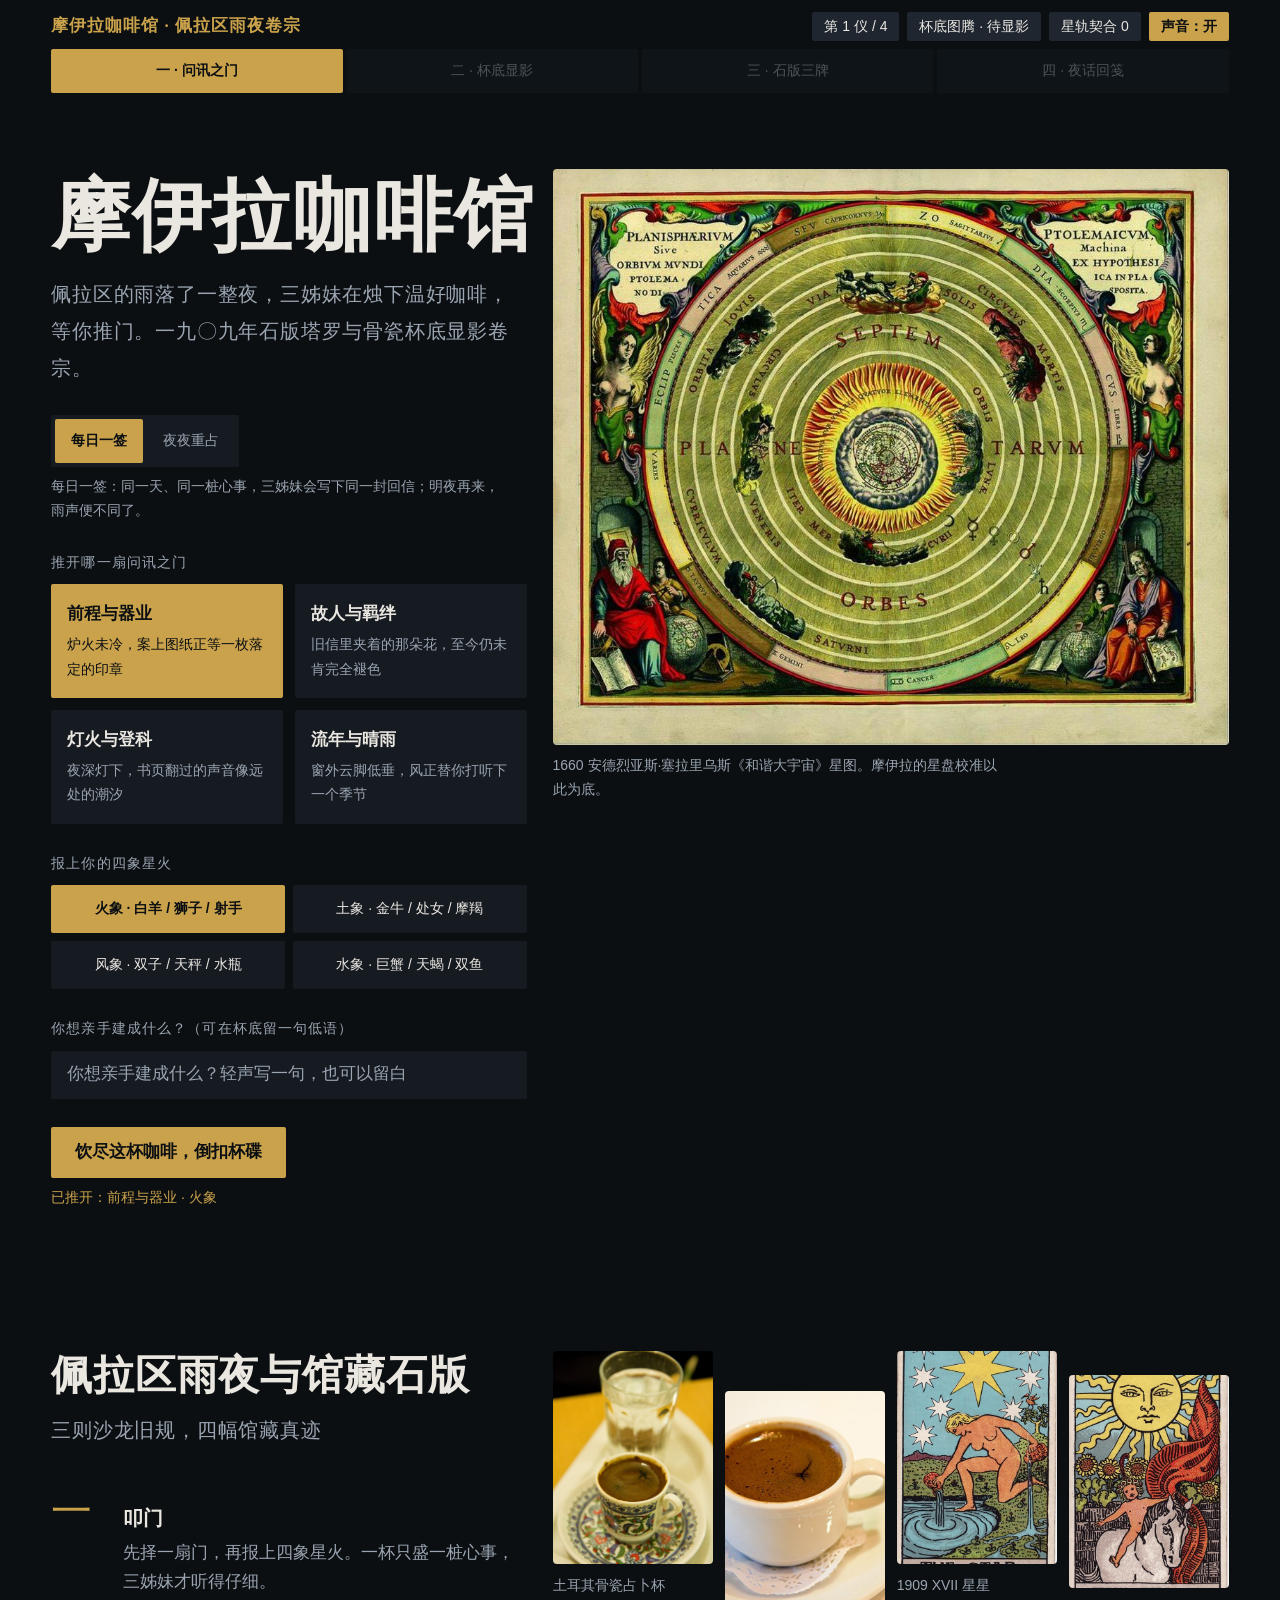
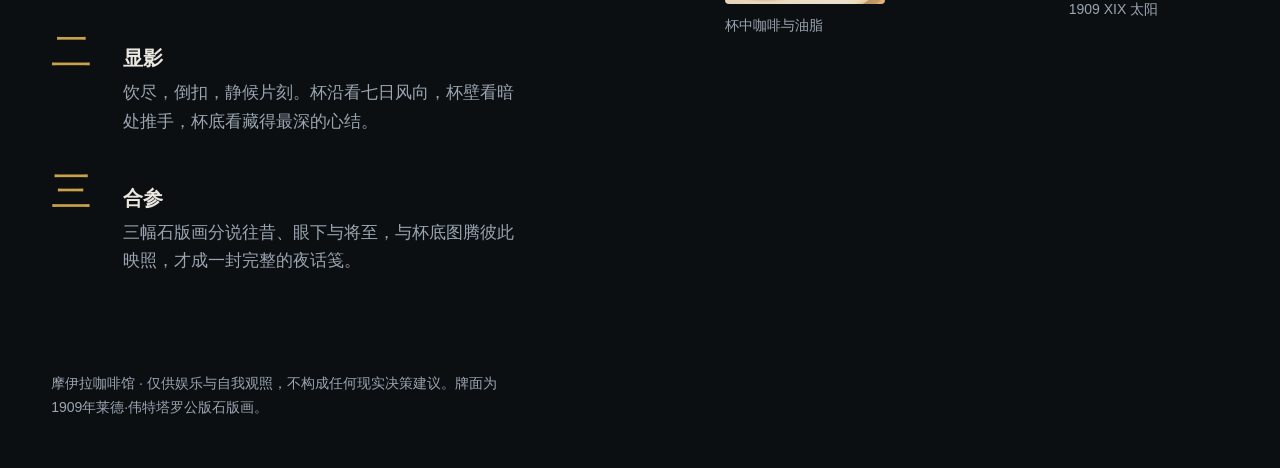
==== commit fc710f0c: "feat: Moirae Cafe v2.0 1909 Pera Literary Salon overhaul (Opus 5.5 + Sonnet 5.5)" ====
--- a/index.html
+++ b/index.html
@@ -13,19 +13,19 @@
 
 <header class="masthead">
   <div class="hud">
-    <p class="brand reveal" style="--d:0ms">摩伊拉咖啡馆 · 1909占卜卷宗</p>
+    <p class="brand reveal" style="--d:0ms">摩伊拉咖啡馆 · 佩拉区雨夜卷宗</p>
     <div class="hud-chips reveal" style="--d:60ms">
-      <span id="hud-act" class="chip">第 1 仪 / 4</span>
+      <span id="hud-act" class="chip">第 1 幕 / 4</span>
       <span id="hud-totem" class="chip">杯底图腾 · 待显影</span>
-      <span id="hud-score" class="chip">气运值 0</span>
+      <span id="hud-score" class="chip">星轨契合 0</span>
       <button id="btn-sound" class="chip chip-btn" type="button" aria-pressed="true">声音：开</button>
     </div>
   </div>
-  <nav class="jumpbar reveal" style="--d:120ms" aria-label="仪式阶段">
-    <button type="button" class="jump is-current" data-jump="1" aria-current="step">1.执念定锚</button>
-    <button type="button" class="jump" data-jump="2" disabled>2.杯底显影</button>
-    <button type="button" class="jump" data-jump="3" disabled>3.圣三角牌阵</button>
-    <button type="button" class="jump" data-jump="4" disabled>4.宿命灵签</button>
+  <nav class="jumpbar reveal" style="--d:120ms" aria-label="夜谈四幕">
+    <button type="button" class="jump is-current" data-jump="1" aria-current="step">一 · 问讯之门</button>
+    <button type="button" class="jump" data-jump="2" disabled>二 · 杯底显影</button>
+    <button type="button" class="jump" data-jump="3" disabled>三 · 石版三牌</button>
+    <button type="button" class="jump" data-jump="4" disabled>四 · 夜话回笺</button>
   </nav>
 </header>
 
@@ -35,36 +35,36 @@
   <section id="act-1" class="act" data-act="1" data-field="ink" aria-labelledby="act1-title">
     <div class="grid12 hero">
       <div class="hero-copy">
-        <h1 id="act1-title" tabindex="-1" class="reveal" style="--d:100ms">摩伊拉占卜咖啡馆</h1>
-        <p id="act1-sub" class="act-sub reveal" style="--d:180ms">第一仪 · 1909古董伟特塔罗与土耳其骨瓷杯底咖啡渣显影台</p>
-
-        <div class="mode-seg reveal" style="--d:240ms" role="group" aria-label="占卜模式">
-          <button type="button" class="mode-btn is-on" data-mode="daily" aria-pressed="true">每日灵签模式</button>
-          <button type="button" class="mode-btn" data-mode="free" aria-pressed="false">自由重占模式</button>
-        </div>
-        <p id="mode-note" class="hint reveal" style="--d:290ms">每日灵签：同一天、同一问题会得到同一份神谕，明天再来会变。</p>
-
-        <p class="label reveal" style="--d:340ms">第一步：选择你此刻最放不下的执念</p>
-        <div class="intent-grid" role="group" aria-label="执念领域">
-          <button type="button" class="intent-btn reveal" style="--d:380ms" data-intent="career" aria-pressed="false"><b>搞钱与事业破局</b><span>跳槽、副业、项目变现与暗处贵人</span></button>
-          <button type="button" class="intent-btn reveal" style="--d:430ms" data-intent="love" aria-pressed="false"><b>感情与宿命羁绊</b><span>暧昧推拉、真假桃花、冷战破冰与正缘</span></button>
-          <button type="button" class="intent-btn reveal" style="--d:480ms" data-intent="study" aria-pressed="false"><b>学业与上岸渡劫</b><span>考研考公、Offer抉择、论文通关与定力</span></button>
-          <button type="button" class="intent-btn reveal" style="--d:530ms" data-intent="luck" aria-pressed="false"><b>今日赛博水逆退散</b><span>避坑指南、突发反转、今日宜忌与吉时</span></button>
-        </div>
-
-        <p class="label reveal" style="--d:580ms">第二步：校准你的元素星象</p>
-        <div class="sign-grid" role="group" aria-label="元素星象">
-          <button type="button" class="sign-btn reveal" style="--d:620ms" data-sign="fire" aria-pressed="false">火象（白羊/狮子/射手）</button>
-          <button type="button" class="sign-btn reveal" style="--d:660ms" data-sign="earth" aria-pressed="false">土象（金牛/处女/摩羯）</button>
-          <button type="button" class="sign-btn reveal" style="--d:700ms" data-sign="air" aria-pressed="false">风象（双子/天秤/水瓶）</button>
-          <button type="button" class="sign-btn reveal" style="--d:740ms" data-sign="water" aria-pressed="false">水象（巨蟹/天蝎/双鱼）</button>
-        </div>
-
-        <label class="label reveal" style="--d:780ms" for="whisper-input">第三步：默念一句话，写在杯底（选填）</label>
-        <input id="whisper-input" class="reveal" style="--d:820ms" type="text" maxlength="28" placeholder="默念一句你最想问的话（选填）" autocomplete="off">
+        <h1 id="act1-title" tabindex="-1" class="reveal" style="--d:100ms">摩伊拉咖啡馆</h1>
+        <p id="act1-sub" class="act-sub reveal" style="--d:180ms">佩拉区的雨落了一整夜，三姊妹在烛下温好咖啡，等你推门。一九〇九年石版塔罗与骨瓷杯底显影卷宗。</p>
+
+        <div class="mode-seg reveal" style="--d:240ms" role="group" aria-label="夜谈方式">
+          <button type="button" class="mode-btn is-on" data-mode="daily" aria-pressed="true">每日一签</button>
+          <button type="button" class="mode-btn" data-mode="free" aria-pressed="false">夜夜重占</button>
+        </div>
+        <p id="mode-note" class="hint reveal" style="--d:290ms">每日一签：同一天、同一桩心事，三姊妹会写下同一封回信；明夜再来，雨声便不同了。</p>
+
+        <p class="label reveal" style="--d:340ms">推开哪一扇问讯之门</p>
+        <div class="intent-grid" role="group" aria-label="四扇问讯之门">
+          <button type="button" class="intent-btn reveal" style="--d:380ms" data-intent="career" aria-pressed="false"><b>前程与器业</b><span>炉火未冷，案上图纸正等一枚落定的印章</span></button>
+          <button type="button" class="intent-btn reveal" style="--d:430ms" data-intent="love" aria-pressed="false"><b>故人与羁绊</b><span>旧信里夹着的那朵花，至今仍未肯完全褪色</span></button>
+          <button type="button" class="intent-btn reveal" style="--d:480ms" data-intent="study" aria-pressed="false"><b>灯火与登科</b><span>夜深灯下，书页翻过的声音像远处的潮汐</span></button>
+          <button type="button" class="intent-btn reveal" style="--d:530ms" data-intent="luck" aria-pressed="false"><b>流年与晴雨</b><span>窗外云脚低垂，风正替你打听下一个季节</span></button>
+        </div>
+
+        <p class="label reveal" style="--d:580ms">报上你的四象星火</p>
+        <div class="sign-grid" role="group" aria-label="四象星火">
+          <button type="button" class="sign-btn reveal" style="--d:620ms" data-sign="fire" aria-pressed="false">火象 · 白羊 / 狮子 / 射手</button>
+          <button type="button" class="sign-btn reveal" style="--d:660ms" data-sign="earth" aria-pressed="false">土象 · 金牛 / 处女 / 摩羯</button>
+          <button type="button" class="sign-btn reveal" style="--d:700ms" data-sign="air" aria-pressed="false">风象 · 双子 / 天秤 / 水瓶</button>
+          <button type="button" class="sign-btn reveal" style="--d:740ms" data-sign="water" aria-pressed="false">水象 · 巨蟹 / 天蝎 / 双鱼</button>
+        </div>
+
+        <label id="whisper-label" class="label reveal" style="--d:780ms" for="whisper-input">你想亲手建成什么？（可在杯底留一句低语）</label>
+        <input id="whisper-input" class="reveal" style="--d:820ms" type="text" maxlength="28" placeholder="你想亲手建成什么？轻声写一句，也可以留白" autocomplete="off">
 
         <div class="cta-row reveal" style="--d:870ms">
-          <button id="btn-to-act2" class="btn btn-primary" type="button">端起土耳其占卜咖啡杯</button>
+          <button id="btn-to-act2" class="btn btn-primary" type="button">饮尽这杯咖啡，倒扣杯碟</button>
         </div>
         <p id="start-hint" class="hint" role="status" aria-live="polite"></p>
       </div>
@@ -78,12 +78,12 @@
     <section class="dossier" aria-labelledby="dossier-title">
       <div class="grid12">
         <div class="dossier-copy">
-          <h2 id="dossier-title" class="reveal" style="--d:100ms">1909馆藏石版画与星盘卷宗</h2>
-          <p class="act-sub reveal" style="--d:160ms">三条仪式守则，四幅馆藏图版</p>
+          <h2 id="dossier-title" class="reveal" style="--d:100ms">佩拉区雨夜与馆藏石版</h2>
+          <p class="act-sub reveal" style="--d:160ms">三则沙龙旧规，四幅馆藏真迹</p>
           <ol class="rules">
-            <li class="reveal" style="--d:220ms"><b>定锚</b><span>先选执念与星象。同一个问题请只问一次，杯底一次只回应一件事。</span></li>
-            <li class="reveal" style="--d:280ms"><b>显影</b><span>端起杯子，倾倒，凝视，摇晃。杯沿看七日，杯壁看助力，杯底看潜意识。</span></li>
-            <li class="reveal" style="--d:340ms"><b>合诊</b><span>三张牌讲过去、当下、未来。咖啡渣与牌阵交叉之后，才是完整的神谕。</span></li>
+            <li class="reveal" style="--d:220ms"><b>叩门</b><span>先择一扇门，再报上四象星火。一杯只盛一桩心事，三姊妹才听得仔细。</span></li>
+            <li class="reveal" style="--d:280ms"><b>显影</b><span>饮尽，倒扣，静候片刻。杯沿看七日风向，杯壁看暗处推手，杯底看藏得最深的心结。</span></li>
+            <li class="reveal" style="--d:340ms"><b>合参</b><span>三幅石版画分说往昔、眼下与将至，与杯底图腾彼此映照，才成一封完整的夜话笺。</span></li>
           </ol>
         </div>
         <div class="plates">
@@ -111,39 +111,45 @@
   <!-- Stage 2 -->
   <section id="act-2" class="act" data-act="2" data-field="ink" hidden aria-labelledby="act2-title">
     <div class="act-head">
-      <h2 id="act2-title" tabindex="-1" class="reveal" style="--d:0ms">骨瓷杯底咖啡渣显影</h2>
-      <p class="act-sub reveal" style="--d:60ms">第二仪 · 在杯面按住拖动，或倾倒咖啡，等待杯底图腾沉淀</p>
+      <h2 id="act2-title" tabindex="-1" class="reveal" style="--d:0ms">骨瓷杯底显影</h2>
+      <p class="act-sub reveal" style="--d:60ms">饮尽，倒扣，静候片刻。在杯面按住轻旋或点击倾倒，让残渣自己开口。</p>
     </div>
     <div class="grid12 desk" data-ui="cup-desk">
       <div class="cup-col">
         <canvas id="cup-canvas" class="reveal" style="--d:100ms" width="520" height="520" role="img" aria-label="俯视的土耳其骨瓷咖啡杯，杯底有咖啡渣"></canvas>
         <div class="cup-actions reveal" style="--d:160ms">
-          <button id="btn-swirl-cup" class="btn btn-primary" type="button">倾倒咖啡并凝视杯底</button>
-          <button id="btn-reswirl" class="btn btn-ghost" type="button" disabled>重新摇晃杯底</button>
-        </div>
-        <div class="zone-tabs reveal" style="--d:220ms" role="group" aria-label="杯面分区检视">
-          <button id="zone-rim" class="zone-btn" type="button" data-zone="rim" aria-pressed="false" disabled>杯沿 · 近七日变局</button>
-          <button id="zone-wall" class="zone-btn" type="button" data-zone="wall" aria-pressed="false" disabled>杯壁 · 暗处助力与阻力</button>
-          <button id="zone-bottom" class="zone-btn" type="button" data-zone="bottom" aria-pressed="false" disabled>杯底 · 潜意识死穴</button>
+          <button id="btn-swirl-cup" class="btn btn-primary" type="button">倾倒杯中残渣，凝神细看</button>
+          <button id="btn-reswirl" class="btn btn-ghost" type="button" disabled>再轻旋一回</button>
+        </div>
+        <div class="zone-tabs reveal" style="--d:220ms" role="group" aria-label="杯面三处">
+          <button id="zone-rim" class="zone-btn" type="button" data-zone="rim" aria-pressed="false" disabled>杯沿 · 近七日风向</button>
+          <button id="zone-wall" class="zone-btn" type="button" data-zone="wall" aria-pressed="false" disabled>杯壁 · 暗处推手</button>
+          <button id="zone-bottom" class="zone-btn" type="button" data-zone="bottom" aria-pressed="false" disabled>杯底 · 潜藏心结</button>
         </div>
         <div id="zone-reading" class="zone-reading reveal" style="--d:280ms" aria-live="polite">
-          <h3>分区读数</h3>
-          <p>杯底显影之后，点选上方三个分区，咖啡渣会在对应的圆环上亮起。</p>
+          <h3>杯面絮语</h3>
+          <p>待残渣沉定，轻点上方三处，杯沿、杯壁与杯底便会依次亮起，说与你听。</p>
         </div>
       </div>
       <aside class="totem-col">
         <article id="totem-panel" class="panel reveal" style="--d:140ms" aria-live="polite">
           <h3 id="totem-name">图腾待显影</h3>
-          <p id="totem-read">倾倒咖啡并凝视杯底，或在杯面上按住拖动，等待咖啡渣沉淀成形。</p>
+          <p id="totem-read">倾倒杯中残渣，或在杯面按住轻旋，等咖啡渣贴着温热的瓷壁慢慢成形。</p>
           <p id="totem-intent"></p>
           <p id="totem-luck" class="hint"></p>
         </article>
-        <figure class="panel-photo reveal" style="--d:220ms">
-          <img src="./assets/turkish-cup-2b3c4d.jpg" width="720" height="1080" alt="馆藏土耳其骨瓷占卜咖啡杯" loading="lazy">
-          <figcaption>馆藏骨瓷杯，占卜师倒扣杯碟三分钟后翻开。</figcaption>
-        </figure>
+        <div class="plate-pair reveal" style="--d:220ms">
+          <figure>
+            <img src="./assets/coffee-crema-3c4d5e.jpg" width="720" height="601" alt="刚煮好的土耳其咖啡与细密油脂" loading="lazy">
+            <figcaption>头一口温热的油脂</figcaption>
+          </figure>
+          <figure>
+            <img src="./assets/turkish-cup-2b3c4d.jpg" width="720" height="1080" alt="馆藏土耳其骨瓷占卜咖啡杯" loading="lazy">
+            <figcaption>馆藏骨瓷杯，倒扣片刻再翻</figcaption>
+          </figure>
+        </div>
         <div class="cta-row reveal" style="--d:280ms">
-          <button id="btn-to-act3" class="btn btn-primary" type="button" disabled>带着杯底图腾抽取三牌阵</button>
+          <button id="btn-to-act3" class="btn btn-primary" type="button" disabled>携杯底图腾去翻三幅石版画</button>
         </div>
       </aside>
     </div>
@@ -152,58 +158,58 @@
   <!-- Stage 3 -->
   <section id="act-3" class="act" data-act="3" data-field="paper" hidden aria-labelledby="act3-title">
     <div class="act-head">
-      <h2 id="act3-title" tabindex="-1" class="reveal" style="--d:0ms">1909古董塔罗圣三角</h2>
-      <p class="act-sub reveal" style="--d:60ms">第三仪 · 洗牌后凭直觉翻牌，逆位的牌会旋转一百八十度</p>
+      <h2 id="act3-title" tabindex="-1" class="reveal" style="--d:0ms">古董塔罗圣三角</h2>
+      <p class="act-sub reveal" style="--d:60ms">十二幅一九〇九年史密斯石版画覆于亚麻桌布，凭直觉翻开三张，分立往昔、眼下与将至。</p>
     </div>
     <div class="toolbar reveal" style="--d:100ms">
-      <button id="btn-shuffle" class="btn btn-ghost" type="button">洗牌切牌</button>
-      <button id="btn-draw-all" class="btn btn-secondary" type="button">直接翻开三张宿命牌</button>
+      <button id="btn-shuffle" class="btn btn-ghost" type="button">轻轻洗一遍牌</button>
+      <button id="btn-draw-all" class="btn btn-secondary" type="button">一并翻开三张</button>
       <p class="counter">已翻开 <b id="drawn-counter">0 / 3</b></p>
     </div>
 
-    <div id="spread-slots" class="spread" aria-label="三牌圣三角牌阵">
-      <article id="slot-0" class="slot" data-slot="0"><h3>过去之因 · 根源</h3><div class="slot-inner"></div></article>
-      <article id="slot-1" class="slot" data-slot="1"><h3>当下之局 · 症结</h3><div class="slot-inner"></div></article>
-      <article id="slot-2" class="slot" data-slot="2"><h3>未来之兆 · 破局</h3><div class="slot-inner"></div></article>
+    <div id="spread-slots" class="spread" aria-label="往昔、眼下、将至三幅石版画">
+      <article id="slot-0" class="slot" data-slot="0"><h3>往昔之因 · 来处</h3><div class="slot-inner"></div></article>
+      <article id="slot-1" class="slot" data-slot="1"><h3>眼下之局 · 结症</h3><div class="slot-inner"></div></article>
+      <article id="slot-2" class="slot" data-slot="2"><h3>将至之兆 · 归途</h3><div class="slot-inner"></div></article>
     </div>
 
     <div class="tarot-mat" data-ui="tarot-desk">
-      <p class="mat-note">十二张大阿卡那牌背朝上。点任意一张，它会依次落入过去、当下、未来。</p>
+      <p class="mat-note">十二幅石版画背面朝上，静静铺在亚麻桌布上。点任意一张，它便依次落入往昔、眼下与将至。</p>
       <div id="tarot-deck" class="deck" role="group" aria-label="十二张牌背"></div>
     </div>
 
     <div class="cta-row">
-      <button id="btn-to-act4" class="btn btn-primary" type="button" disabled>合成咖啡渣与三牌阵最终神谕</button>
+      <button id="btn-to-act4" class="btn btn-primary" type="button" disabled>请三姊妹提笔，写今夜的回信</button>
     </div>
   </section>
 
   <!-- Stage 4 -->
   <section id="act-4" class="act" data-act="4" data-field="paper" hidden aria-labelledby="act4-title">
     <div class="act-head">
-      <h2 id="act4-title" tabindex="-1" class="reveal" style="--d:0ms">宿命交叉神谕与灵签</h2>
-      <p class="act-sub reveal" style="--d:60ms">第四仪 · 咖啡渣与圣三角交叉合成，生成你的专属灵签</p>
+      <h2 id="act4-title" tabindex="-1" class="reveal" style="--d:0ms">摩伊拉夜话笺</h2>
+      <p class="act-sub reveal" style="--d:60ms">烛火将尽，三姊妹将杯底图腾与三张石版画合参，为你写下今夜的回信。</p>
     </div>
     <div class="grid12 verdict">
       <div class="verdict-left">
         <div id="rank-card" class="rank-card reveal" style="--d:100ms">
-          <p id="rank-name" class="rank-name">B · 潜龙勿用</p>
-          <p class="rank-score">今日气运能量值 <b id="final-score">0</b> / 100</p>
+          <p id="rank-name" class="rank-name">A · 顺水行舟</p>
+          <p class="rank-score">今夜星轨契合度 <b id="final-score">0</b> / 100</p>
         </div>
         <div id="summary-strip" class="strip reveal" style="--d:160ms" aria-label="三牌与杯底图腾总览">
           <canvas id="totem-mini" width="240" height="240" role="img" aria-label="杯底图腾缩略图"></canvas>
           <div id="strip-cards" class="strip-cards"></div>
         </div>
         <section id="leaderboard-panel" class="panel reveal" style="--d:220ms" aria-labelledby="lb-title">
-          <h3 id="lb-title">本机最近五次占卜</h3>
+          <h3 id="lb-title">近五夜的回笺</h3>
           <ol id="lb-list" class="lb-list"></ol>
         </section>
       </div>
       <div class="verdict-right">
         <article id="oracle-dossier" class="oracle reveal" style="--d:120ms" aria-live="polite"></article>
         <div class="action-bar reveal" style="--d:200ms">
-          <button id="btn-save-card" class="btn btn-secondary" type="button">生成1909宿命拍立得灵签</button>
-          <button id="btn-copy-comment" class="btn btn-primary" type="button">复制评论区接好运暗号</button>
-          <button id="btn-restart" class="btn btn-ghost" type="button">换个问题重新占卜</button>
+          <button id="btn-save-card" class="btn btn-secondary" type="button">洗印一张拍立得笺</button>
+          <button id="btn-copy-comment" class="btn btn-primary" type="button">抄下暗号，赠与同行的人</button>
+          <button id="btn-restart" class="btn btn-ghost" type="button">换一桩心事再问</button>
         </div>
       </div>
     </div>
@@ -216,11 +222,11 @@
 
 <div id="card-modal" class="modal" role="dialog" aria-modal="true" aria-labelledby="modal-title" aria-hidden="true">
   <div class="modal-body">
-    <h3 id="modal-title">1909宿命拍立得灵签</h3>
-    <canvas id="card-canvas" width="720" height="1040" role="img" aria-label="拍立得灵签预览"></canvas>
+    <h3 id="modal-title">摩伊拉夜话拍立得笺</h3>
+    <canvas id="card-canvas" width="720" height="1040" role="img" aria-label="拍立得笺预览"></canvas>
     <p id="modal-note" class="hint"></p>
     <div class="modal-actions">
-      <button id="btn-download-card" class="btn btn-primary" type="button">下载灵签图片</button>
+      <button id="btn-download-card" class="btn btn-primary" type="button">下载拍立得笺</button>
       <button id="btn-close-modal" class="btn btn-ghost" type="button">关闭</button>
     </div>
   </div>
--- a/assets/style-3c4d5e.css
+++ b/assets/style-3c4d5e.css
@@ -64,6 +64,7 @@
 button { cursor: pointer; }
 button:disabled { cursor: not-allowed; }
 h1, h2, h3, p, ol, figure { margin: 0; }
+h1, h2, h3, .act-sub, .intent-btn b, .intent-btn span, .rules li, #totem-read, #totem-intent, .zone-reading p, .slot-card p, .oracle p, .oracle dd { font-family: var(--font-display); }
 ol { padding: 0; list-style: none; }
 
 .skip {
@@ -75,12 +76,12 @@
 :focus-visible { outline: 3px solid var(--accent); outline-offset: 3px; }
 [tabindex="-1"]:focus, [tabindex="-1"]:focus-visible { outline: none; }
 
-h1, h2, h3 { font-family: var(--font-display); font-weight: 700; letter-spacing: -0.02em; line-height: 1.08; text-wrap: balance; }
+h1, h2, h3 { font-family: var(--font-display); font-weight: 700; letter-spacing: 0.02em; line-height: 1.2; text-wrap: balance; }
 p, li, dd, figcaption { max-width: 58ch; }
-h1 { font-size: var(--step-display); }
+h1 { font-size: var(--step-display); white-space: nowrap; }
 h2 { font-size: var(--step-head); }
 h3 { font-size: var(--step-lead); }
-.act-sub { font-size: var(--step-lead); color: var(--muted); margin-top: 0.75rem; line-height: 1.5; max-width: 40rem; }
+.act-sub { font-size: var(--step-lead); color: var(--muted); margin-top: 0.75rem; line-height: 1.85; letter-spacing: 0.04em; max-width: 40rem; }
 .hint { font-size: var(--step-small); color: var(--muted); margin-top: 0.5rem; }
 .label { font-size: var(--step-small); color: var(--muted); letter-spacing: 0.08em; margin-top: 1.75rem; margin-bottom: 0.6rem; display: block; }
 
@@ -106,13 +107,13 @@
 .hud-chips { display: flex; flex-wrap: wrap; gap: 0.5rem; }
 .chip {
   font-size: var(--step-small); padding: 0.25rem 0.75rem; background: var(--ink-surface-2);
-  color: var(--ink-text); border: 0; border-radius: 999px; line-height: 1.5;
+  color: var(--ink-text); border: 0; border-radius: 2px; line-height: 1.5;
 }
 .chip-btn { background: var(--gold); color: var(--ink-bg); font-weight: 700; }
 .jumpbar { display: flex; flex-wrap: wrap; gap: 0.25rem; padding: 0 var(--pad) 0.75rem; }
 .jump {
   flex: 1 0 auto; min-height: 44px; padding: 0.5rem 1rem; font-size: var(--step-small);
-  background: var(--ink-surface); color: var(--ink-muted); border: 0; border-radius: 6px;
+  background: var(--ink-surface); color: var(--ink-muted); border: 0; border-radius: 2px;
   transition: background-color 0.25s, color 0.25s;
 }
 .jump:disabled { opacity: 0.45; }
@@ -132,7 +133,7 @@
 /* Buttons */
 .btn {
   display: inline-flex; align-items: center; justify-content: center; min-height: 48px;
-  padding: 0.7rem 1.5rem; font-size: var(--step-body); font-weight: 700; border: 0; border-radius: 6px;
+  padding: 0.7rem 1.5rem; font-size: var(--step-body); font-weight: 700; border: 0; border-radius: 2px;
   transition: transform 0.2s var(--ease), background-color 0.25s, opacity 0.25s;
 }
 .btn:not(:disabled):hover { transform: translateY(-2px); }
@@ -144,30 +145,30 @@
 .cta-row { margin-top: 1.75rem; display: flex; flex-wrap: wrap; gap: 0.75rem; }
 
 /* Stage 1 controls */
-.mode-seg { display: inline-flex; gap: 0.25rem; margin-top: 1.75rem; background: var(--surface); padding: 0.25rem; border-radius: 8px; }
-.mode-btn { min-height: 44px; padding: 0.4rem 1rem; font-size: var(--step-small); background: transparent; border: 0; border-radius: 6px; color: var(--muted); }
+.mode-seg { display: inline-flex; gap: 0.25rem; margin-top: 1.75rem; background: var(--surface); padding: 0.25rem; border-radius: 2px; }
+.mode-btn { min-height: 44px; padding: 0.4rem 1rem; font-size: var(--step-small); background: transparent; border: 0; border-radius: 2px; color: var(--muted); }
 .mode-btn.is-on { background: var(--accent); color: var(--accent-ink); font-weight: 700; }
-.intent-grid { display: grid; grid-template-columns: 1fr 1fr; gap: 0.6rem; }
+.intent-grid { display: grid; grid-template-columns: 1fr 1fr; gap: 0.75rem; }
 .intent-btn {
   text-align: left; display: flex; flex-direction: column; gap: 0.25rem; padding: 1rem;
-  background: var(--surface); border: 0; border-radius: 8px; min-height: 96px;
+  background: var(--surface); border: 0; border-radius: 2px; min-height: 104px;
   transition: background-color 0.25s, transform 0.2s var(--ease);
 }
 .intent-btn b { font-family: var(--font-display); font-size: var(--step-body); }
-.intent-btn span { font-size: var(--step-small); color: var(--muted); line-height: 1.5; }
+.intent-btn span { font-size: var(--step-small); color: var(--muted); line-height: 1.75; }
 .intent-btn:hover { background: var(--surface-2); transform: translateY(-2px); }
 .intent-btn[aria-pressed="true"] { background: var(--accent); color: var(--accent-ink); }
 .intent-btn[aria-pressed="true"] span { color: var(--accent-ink); }
 .sign-grid { display: grid; grid-template-columns: 1fr 1fr; gap: 0.5rem; }
 .sign-btn {
   min-height: 48px; padding: 0.5rem 0.75rem; font-size: var(--step-small); background: var(--surface);
-  border: 0; border-radius: 999px; transition: background-color 0.25s;
+  border: 0; border-radius: 2px; transition: background-color 0.25s;
 }
 .sign-btn:hover { background: var(--surface-2); }
 .sign-btn[aria-pressed="true"] { background: var(--accent); color: var(--accent-ink); font-weight: 700; }
 #whisper-input {
   width: 100%; min-height: 48px; padding: 0.6rem 1rem; background: var(--surface); border: 0;
-  border-radius: 8px; font-size: var(--step-body);
+  border-radius: 2px; font-size: var(--step-body);
 }
 #whisper-input::placeholder { color: var(--muted); }
 #start-hint { min-height: 1.5rem; color: var(--accent); }
@@ -195,15 +196,18 @@
 #cup-canvas:active { cursor: grabbing; }
 .cup-actions { display: flex; flex-wrap: wrap; gap: 0.75rem; justify-content: center; margin-top: 1.25rem; }
 .zone-tabs { display: grid; grid-template-columns: repeat(3, 1fr); gap: 0.5rem; margin-top: 1.25rem; }
-.zone-btn { min-height: 56px; padding: 0.5rem 0.75rem; font-size: var(--step-small); background: var(--surface); border: 0; border-radius: 8px; transition: background-color 0.25s; }
+.zone-btn { min-height: 56px; padding: 0.5rem 0.75rem; font-size: var(--step-small); background: var(--surface); border: 0; border-radius: 2px; transition: background-color 0.25s; }
 .zone-btn:not(:disabled):hover { background: var(--surface-2); }
 .zone-btn[aria-pressed="true"], .zone-btn[aria-pressed="true"]:not(:disabled):hover { background: var(--accent); color: var(--accent-ink); font-weight: 700; }
 .zone-btn:disabled { opacity: 0.4; }
-.zone-reading, .panel { background: var(--surface); padding: 1.25rem 1.5rem; border-radius: 8px; }
+.zone-reading, .panel { background: var(--surface); padding: 1.25rem 1.5rem; border-radius: 2px; }
+.zone-reading p, .panel p { line-height: 1.9; letter-spacing: 0.03em; }
 .zone-reading { margin-top: 1rem; }
 .zone-reading h3, .panel h3 { margin-bottom: 0.5rem; color: var(--accent); }
 .panel p + p { margin-top: 0.6rem; }
-.panel-photo img { width: 100%; max-height: 420px; object-fit: cover; object-position: center 30%; border-radius: 6px; }
+.plate-pair { display: grid; grid-template-columns: 1fr 1fr; gap: 0.75rem; align-items: start; }
+.plate-pair img { width: 100%; aspect-ratio: 3 / 4; object-fit: cover; border-radius: 2px; background: var(--surface); }
+.plate-pair figure:nth-child(2) { margin-top: 1.5rem; }
 
 /* Stage 3 */
 .toolbar { display: flex; flex-wrap: wrap; align-items: center; gap: 0.75rem; margin-bottom: 1.5rem; }
@@ -211,7 +215,7 @@
 .counter b { font-family: var(--font-display); font-size: var(--step-lead); color: var(--accent); }
 .spread { display: grid; grid-template-columns: repeat(3, 1fr); gap: var(--gap); align-items: start; }
 .spread .slot:nth-child(2) { margin-top: 2rem; }
-.slot { background: var(--surface); border-radius: 8px; padding: 1rem; min-height: 280px; }
+.slot { background: var(--surface); border-radius: 2px; padding: 1rem; min-height: 280px; }
 .slot h3 { margin-bottom: 0.75rem; }
 .slot-empty { display: grid; place-items: center; min-height: 200px; background: var(--surface-2); border-radius: 6px; color: var(--muted); font-size: var(--step-small); text-align: center; padding: 1rem; }
 .slot-card { display: grid; grid-template-columns: minmax(96px, 36%) 1fr; gap: 1rem; align-items: start; }
@@ -220,11 +224,11 @@
 .slot-card img.is-rev { transform: rotate(180deg); }
 .slot-card h4 { margin: 0; font-family: var(--font-display); font-size: var(--step-body); }
 .slot-card .orient { display: inline-block; font-size: var(--step-small); padding: 0.1rem 0.6rem; border-radius: 999px; background: var(--accent); color: var(--accent-ink); margin: 0.35rem 0; }
-.slot-card p { font-size: var(--step-small); line-height: 1.65; }
+.slot-card p { font-size: var(--step-small); line-height: 1.9; letter-spacing: 0.03em; }
 .slot-in { animation: revealUp 0.6s var(--ease) both; }
 
-.tarot-mat { margin-top: var(--gap); background: #161b22; color: #eae7e1; padding: clamp(1rem, 2.5vw, 2rem); border-radius: 12px; }
-.mat-note { font-size: var(--step-small); color: #9aa5b1; margin-bottom: 1rem; }
+.tarot-mat { margin-top: var(--gap); background: var(--surface); color: var(--ink); padding: clamp(1rem, 2.5vw, 2rem); border-radius: 2px; }
+.mat-note { font-size: var(--step-small); color: var(--muted); margin-bottom: 1rem; }
 .deck { display: grid; grid-template-columns: repeat(6, 1fr); gap: 0.75rem; }
 .deck-card {
   position: relative; padding: 0; border: 0; background: transparent; aspect-ratio: 460 / 771; perspective: 800px; border-radius: 6px;
@@ -247,18 +251,20 @@
 /* Stage 4 */
 .verdict-left { grid-column: 1 / span 5; display: grid; gap: var(--gap); align-content: start; }
 .verdict-right { grid-column: 6 / span 7; }
-.rank-card { background: var(--field-ink); color: var(--field-1); padding: 1.75rem; border-radius: 8px; }
+.rank-card { background: var(--field-ink); color: var(--field-1); padding: 1.75rem; border-radius: 2px; }
 .rank-name { font-family: var(--font-display); font-size: var(--step-head); font-weight: 700; line-height: 1.2; }
 .rank-card[data-rank="SSR"] .rank-name { color: #e5c36b; }
 .rank-score { margin-top: 0.5rem; color: #d5d0c5; }
 .rank-score b { font-family: var(--font-display); font-size: var(--step-head); color: #edeae4; }
-.strip { display: grid; grid-template-columns: 96px 1fr; gap: 0.75rem; align-items: stretch; background: var(--surface); padding: 0.75rem; border-radius: 8px; }
+.strip { display: grid; grid-template-columns: 96px 1fr; gap: 0.75rem; align-items: stretch; background: var(--surface); padding: 0.75rem; border-radius: 2px; }
 .strip canvas { width: 96px; height: 96px; border-radius: 50%; align-self: center; background: #edeae4; }
 .strip-cards { display: grid; grid-template-columns: repeat(3, 1fr); gap: 0.5rem; }
 .strip-cards figure img { width: 100%; border-radius: 3px; }
 .strip-cards figure img.is-rev { transform: rotate(180deg); }
 .strip-cards figcaption { font-size: var(--step-small); margin-top: 0.25rem; line-height: 1.35; color: var(--ink); }
-.oracle { background: var(--surface); padding: clamp(1.25rem, 3vw, 2.25rem); border-radius: 8px; display: grid; gap: 1.5rem; }
+.oracle { background: var(--surface); padding: clamp(1.25rem, 3vw, 2.25rem); border-radius: 2px; display: grid; gap: 1.5rem; }
+.oracle p, .oracle dd { line-height: 2; letter-spacing: 0.04em; }
+.oracle .sign-off { text-align: right; color: var(--muted); max-width: none; }
 .oracle section h3 { color: var(--accent); margin-bottom: 0.5rem; }
 .oracle section p + p { margin-top: 0.6rem; }
 .oracle dl { margin: 0; display: grid; grid-template-columns: auto 1fr; gap: 0.5rem 1rem; }
@@ -267,7 +273,7 @@
 .oracle .quote { font-family: var(--font-display); font-size: var(--step-lead); line-height: 1.6; }
 .action-bar { display: flex; flex-wrap: wrap; gap: 0.75rem; margin-top: 1.5rem; }
 .lb-list { display: grid; gap: 0.5rem; }
-.lb-list li { display: grid; grid-template-columns: auto 1fr auto; gap: 0.75rem; align-items: baseline; padding: 0.6rem 0.75rem; background: var(--surface-2); border-radius: 6px; font-size: var(--step-small); }
+.lb-list li { display: grid; grid-template-columns: auto 1fr auto; gap: 0.75rem; align-items: baseline; padding: 0.6rem 0.75rem; background: var(--surface-2); border-radius: 2px; font-size: var(--step-small); }
 .lb-list li b { font-family: var(--font-display); color: var(--accent); font-size: var(--step-body); }
 .lb-empty { color: var(--muted); font-size: var(--step-small); }
 
@@ -279,7 +285,7 @@
   background: rgba(12, 15, 18, 0.88); visibility: hidden; opacity: 0; transition: opacity 0.3s, visibility 0s 0.3s; overflow-y: auto;
 }
 .modal.is-open { visibility: visible; opacity: 1; transition: opacity 0.3s, visibility 0s; }
-.modal-body { background: var(--field-1); color: var(--field-ink); padding: 1.25rem; border-radius: 10px; max-width: 480px; width: 100%; display: grid; gap: 0.75rem; }
+.modal-body { background: var(--field-1); color: var(--field-ink); padding: 1.25rem; border-radius: 2px; max-width: 480px; width: 100%; display: grid; gap: 0.75rem; }
 .modal-body h3 { font-size: var(--step-lead); }
 .modal-body canvas { width: 100%; height: auto; border-radius: 4px; }
 .modal-body .hint { color: var(--field-muted); }
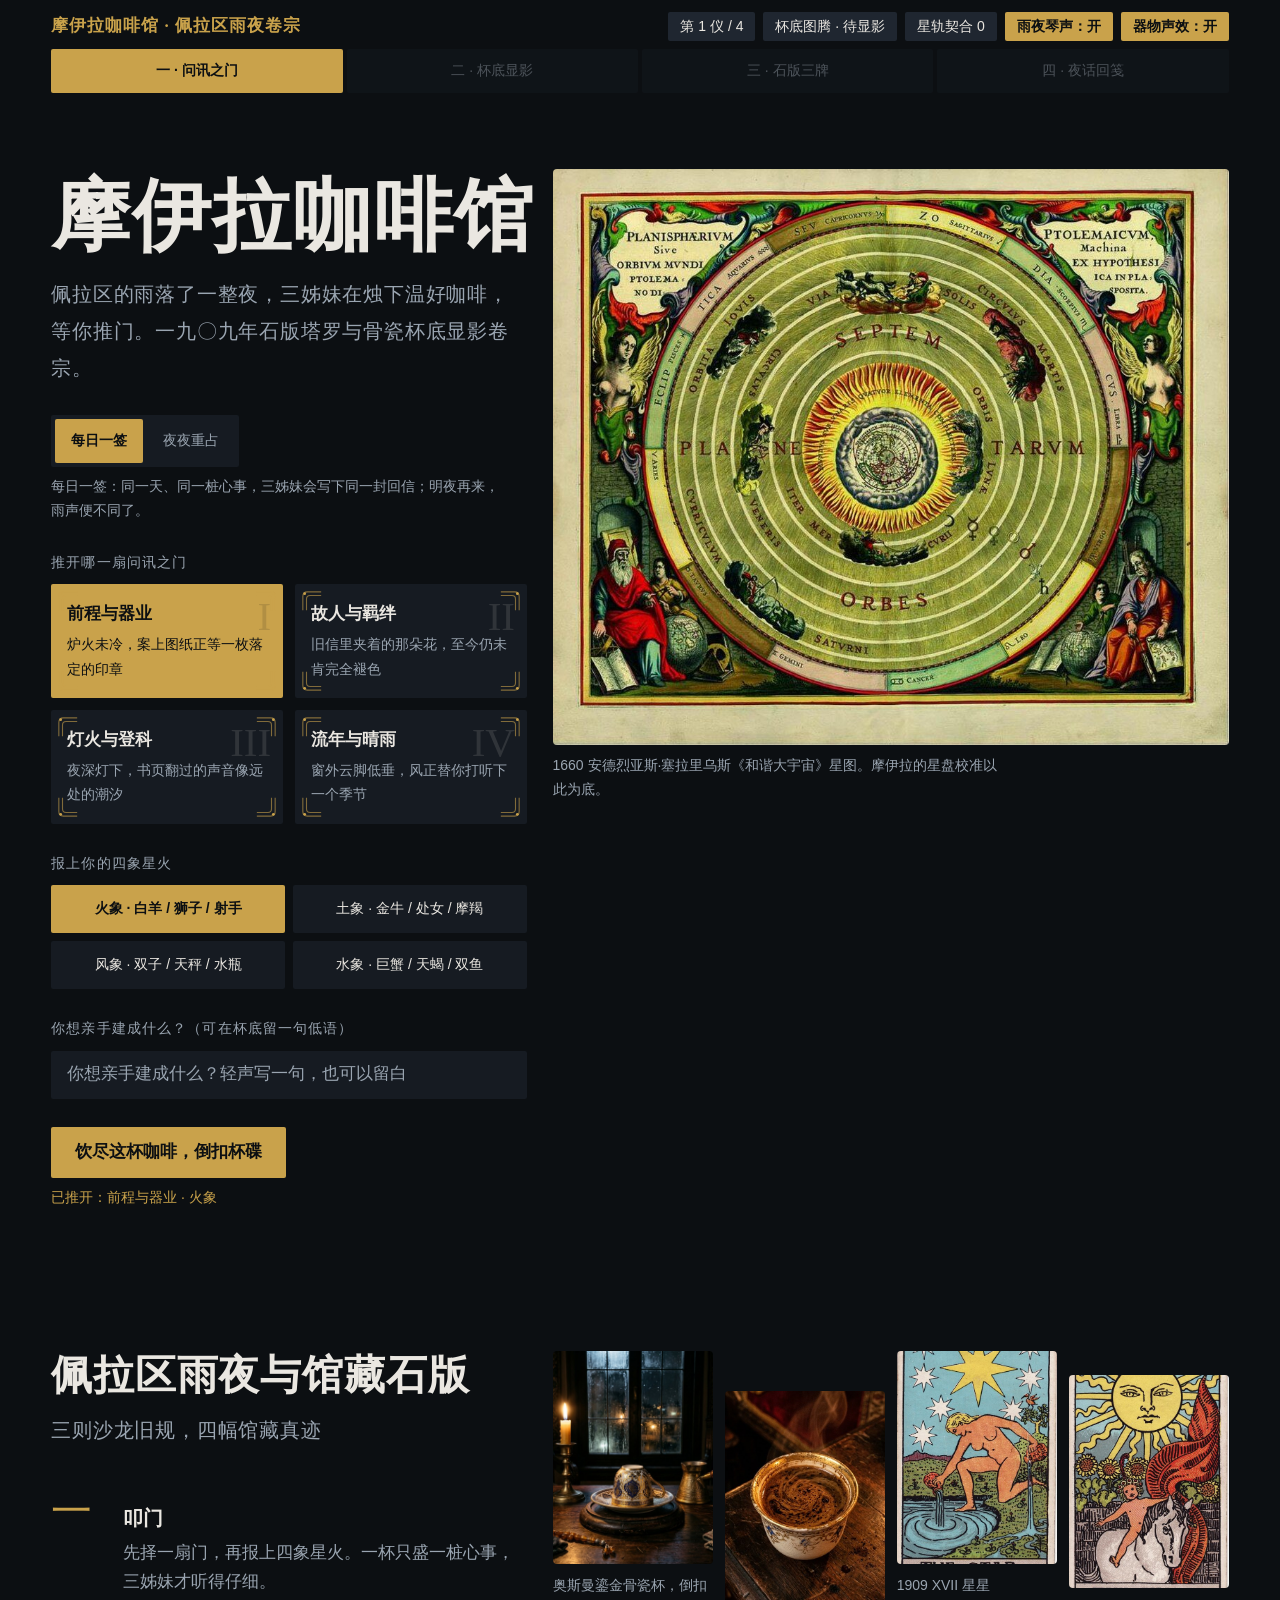
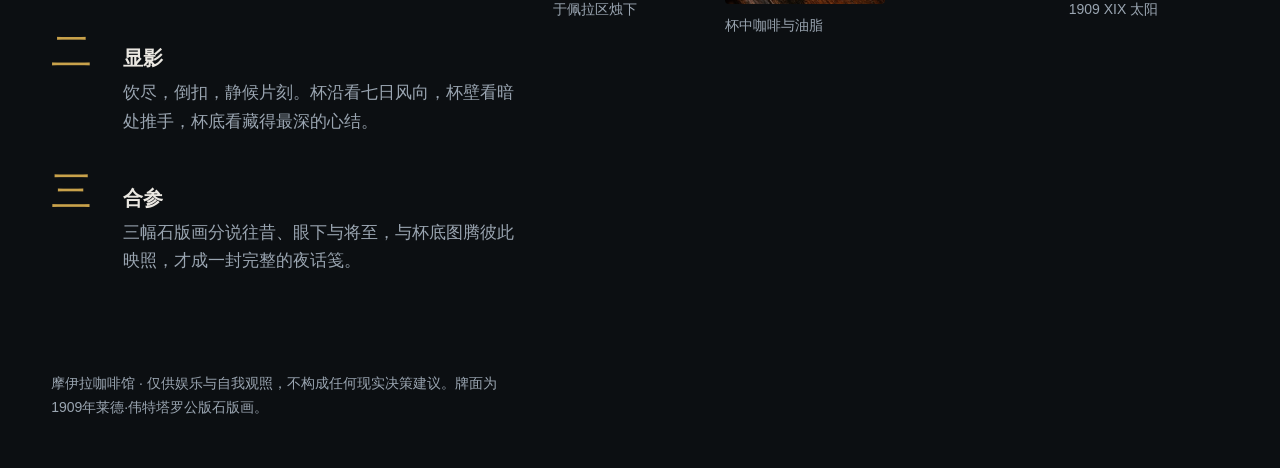
==== commit 3b7bab93: "feat: Moirae Cafe v3.0 Ceremonial Edition (Satie BGM, 3D flip, 3-act cup ceremony, bespoke 1909 phot" ====
--- a/index.html
+++ b/index.html
@@ -18,7 +18,8 @@
       <span id="hud-act" class="chip">第 1 幕 / 4</span>
       <span id="hud-totem" class="chip">杯底图腾 · 待显影</span>
       <span id="hud-score" class="chip">星轨契合 0</span>
-      <button id="btn-sound" class="chip chip-btn" type="button" aria-pressed="true">声音：开</button>
+      <button id="btn-bgm" class="chip chip-btn" type="button" aria-pressed="true">雨夜琴声：开</button>
+      <button id="btn-sound" class="chip chip-btn" type="button" aria-pressed="true">器物声效：开</button>
     </div>
   </div>
   <nav class="jumpbar reveal" style="--d:120ms" aria-label="夜谈四幕">
@@ -88,8 +89,8 @@
         </div>
         <div class="plates">
           <figure class="plate reveal" style="--d:240ms">
-            <img src="./assets/turkish-cup-2b3c4d.jpg" width="720" height="1080" alt="传统土耳其骨瓷占卜咖啡杯">
-            <figcaption>土耳其骨瓷占卜杯</figcaption>
+            <img src="./assets/turkish-cup-2b3c4d.jpg" width="720" height="900" alt="传统土耳其骨瓷占卜咖啡杯">
+            <figcaption>奥斯曼鎏金骨瓷杯，倒扣于佩拉区烛下</figcaption>
           </figure>
           <figure class="plate reveal" style="--d:300ms">
             <img src="./assets/coffee-crema-3c4d5e.jpg" width="720" height="601" alt="刚煮好的土耳其咖啡与厚实油脂">
@@ -144,8 +145,8 @@
             <figcaption>头一口温热的油脂</figcaption>
           </figure>
           <figure>
-            <img src="./assets/turkish-cup-2b3c4d.jpg" width="720" height="1080" alt="馆藏土耳其骨瓷占卜咖啡杯" loading="lazy">
-            <figcaption>馆藏骨瓷杯，倒扣片刻再翻</figcaption>
+            <img src="./assets/turkish-cup-2b3c4d.jpg" width="720" height="900" alt="馆藏土耳其骨瓷占卜咖啡杯" loading="lazy">
+            <figcaption>胡桃木案上刚萃好的深褐油脂与星璇</figcaption>
           </figure>
         </div>
         <div class="cta-row reveal" style="--d:280ms">
--- a/assets/style-3c4d5e.css
+++ b/assets/style-3c4d5e.css
@@ -219,7 +219,7 @@
 .slot h3 { margin-bottom: 0.75rem; }
 .slot-empty { display: grid; place-items: center; min-height: 200px; background: var(--surface-2); border-radius: 6px; color: var(--muted); font-size: var(--step-small); text-align: center; padding: 1rem; }
 .slot-card { display: grid; grid-template-columns: minmax(96px, 36%) 1fr; gap: 1rem; align-items: start; }
-.slot-card .img-wrap { overflow: hidden; border-radius: 4px; background: var(--surface-2); }
+.slot-card .img-wrap { overflow: visible; border-radius: 4px; background: transparent; perspective: 1100px; }
 .slot-card img { width: 100%; transition: transform 0.7s var(--ease); }
 .slot-card img.is-rev { transform: rotate(180deg); }
 .slot-card h4 { margin: 0; font-family: var(--font-display); font-size: var(--step-body); }
@@ -232,7 +232,7 @@
 .deck { display: grid; grid-template-columns: repeat(6, 1fr); gap: 0.75rem; }
 .deck-card {
   position: relative; padding: 0; border: 0; background: transparent; aspect-ratio: 460 / 771; perspective: 800px; border-radius: 6px;
-  transition: transform 0.3s var(--ease);
+  transition: transform 0.38s var(--ease), opacity 0.35s;
 }
 .deck-card:not(:disabled):hover { transform: translateY(-6px) rotate(-1deg); }
 .deck-card:disabled { cursor: default; }
@@ -324,3 +324,66 @@
   .btn-sound { width: auto; }
   .cta-row .btn, .cup-actions .btn, .action-bar .btn { flex: 1 1 100%; }
 }
+
+/* ===== v3.0 Ceremonial Edition ===== */
+
+/* 1909 bookplate corner filigree */
+.intent-btn, .panel, .slot, .rank-card, .oracle {
+  --fil-a: url("data:image/svg+xml,%3Csvg xmlns='http://www.w3.org/2000/svg' viewBox='0 0 24 24'%3E%3Cpath d='M2 22V7Q2 2 7 2H22M6 22V10Q6 6 10 6H22' fill='none' stroke='%23c9a24b' stroke-width='1.2' opacity='.6'/%3E%3Ccircle cx='4' cy='4' r='1.5' fill='%23c9a24b'/%3E%3C/svg%3E");
+  --fil-b: url("data:image/svg+xml,%3Csvg xmlns='http://www.w3.org/2000/svg' viewBox='0 0 24 24'%3E%3Cg transform='rotate(90 12 12)'%3E%3Cpath d='M2 22V7Q2 2 7 2H22M6 22V10Q6 6 10 6H22' fill='none' stroke='%23c9a24b' stroke-width='1.2' opacity='.6'/%3E%3Ccircle cx='4' cy='4' r='1.5' fill='%23c9a24b'/%3E%3C/g%3E%3C/svg%3E");
+  --fil-c: url("data:image/svg+xml,%3Csvg xmlns='http://www.w3.org/2000/svg' viewBox='0 0 24 24'%3E%3Cg transform='rotate(270 12 12)'%3E%3Cpath d='M2 22V7Q2 2 7 2H22M6 22V10Q6 6 10 6H22' fill='none' stroke='%23c9a24b' stroke-width='1.2' opacity='.6'/%3E%3Ccircle cx='4' cy='4' r='1.5' fill='%23c9a24b'/%3E%3C/g%3E%3C/svg%3E");
+  --fil-d: url("data:image/svg+xml,%3Csvg xmlns='http://www.w3.org/2000/svg' viewBox='0 0 24 24'%3E%3Cg transform='rotate(180 12 12)'%3E%3Cpath d='M2 22V7Q2 2 7 2H22M6 22V10Q6 6 10 6H22' fill='none' stroke='%23c9a24b' stroke-width='1.2' opacity='.6'/%3E%3Ccircle cx='4' cy='4' r='1.5' fill='%23c9a24b'/%3E%3C/g%3E%3C/svg%3E");
+}
+.intent-btn, .intent-btn:hover, .intent-btn[aria-pressed="true"],
+.panel, .slot, .rank-card, .oracle {
+  background-image: var(--fil-a), var(--fil-b), var(--fil-c), var(--fil-d);
+  background-repeat: no-repeat;
+  background-position: left 6px top 6px, right 6px top 6px, left 6px bottom 6px, right 6px bottom 6px;
+  background-size: 22px 22px;
+}
+.intent-btn { position: relative; overflow: hidden; }
+.intent-btn::after {
+  position: absolute; right: 0.75rem; top: 0.5rem; pointer-events: none;
+  font-family: var(--font-display); font-size: var(--step-head); opacity: 0.12; line-height: 1.2;
+}
+.intent-btn[data-intent="career"]::after { content: "I"; }
+.intent-btn[data-intent="love"]::after { content: "II"; }
+.intent-btn[data-intent="study"]::after { content: "III"; }
+.intent-btn[data-intent="luck"]::after { content: "IV"; }
+
+/* Stage 2 cup tilt and inversion */
+@keyframes revealFade { from { opacity: 0; } to { opacity: 1; } }
+#cup-canvas.reveal { animation-name: revealFade; }
+#cup-canvas { transition: transform 0.18s ease-out; will-change: transform; }
+#cup-canvas.cup-invert { animation: cupInvert 2.4s var(--ease) both; }
+@keyframes cupInvert {
+  0% { transform: perspective(900px) rotateZ(0deg) scale(1); }
+  35% { transform: perspective(900px) rotateZ(14deg) scale(1.03); }
+  55% { transform: perspective(900px) rotateX(180deg) scale(0.92); }
+  75% { transform: perspective(900px) rotateX(180deg) scale(0.92); }
+  100% { transform: perspective(900px) rotateX(0deg) scale(1); }
+}
+
+/* Stage 3 true 3D flip and fan shuffle */
+.card-3d { position: relative; width: 100%; aspect-ratio: 460 / 793; transform-style: preserve-3d; animation: flipReveal 0.88s var(--ease) both; }
+.card-face { position: absolute; inset: 0; backface-visibility: hidden; -webkit-backface-visibility: hidden; border-radius: 2px; overflow: hidden; }
+.card-face-back { transform: rotateY(180deg); background: #3a1612; display: grid; place-items: center; }
+.card-face-front { transform: rotateY(0deg); }
+.card-face img { width: 100%; height: 100%; object-fit: cover; }
+@keyframes flipReveal {
+  0% { transform: translateY(24px) translateZ(0) rotateY(180deg) scale(0.92); }
+  50% { transform: translateY(-10px) translateZ(42px) rotateY(90deg) scale(1.05); }
+  100% { transform: translateY(0) translateZ(0) rotateY(0deg) scale(1); }
+}
+.deck.is-fanning .deck-card { transform: translate(var(--tx, 0px), var(--ty, 0px)) rotate(var(--rot, 0deg)); }
+
+/* Stage 4 wax seal */
+.oracle .sign-row { display: flex; align-items: center; justify-content: flex-end; gap: 1rem; }
+.wax-seal { flex: none; transform-origin: center; animation: sealStamp 0.8s var(--ease) 0.5s both; }
+@keyframes sealStamp {
+  from { opacity: 0; transform: scale(1.35) rotate(-12deg); }
+  to { opacity: 1; transform: scale(1) rotate(0deg); }
+}
+@media (prefers-reduced-motion: reduce) {
+  .card-3d, .wax-seal, #cup-canvas.cup-invert { animation: none; }
+}
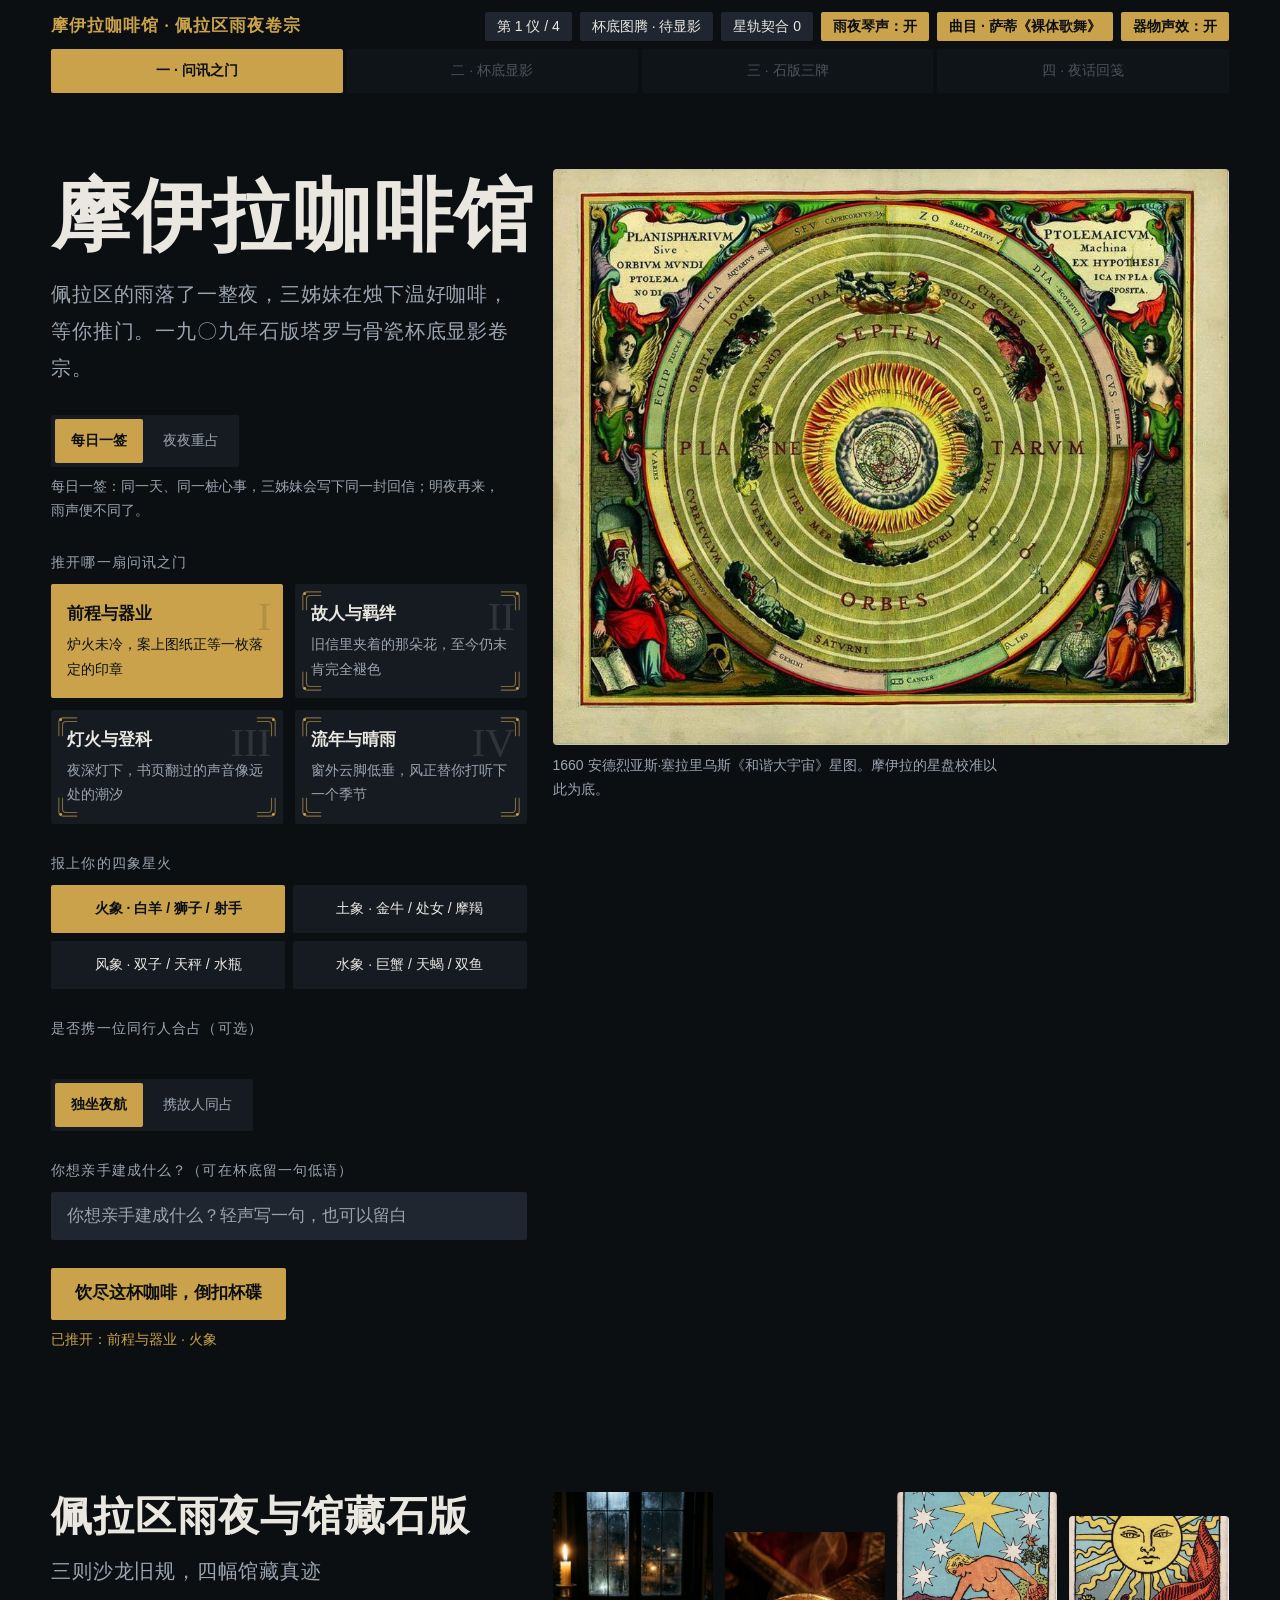
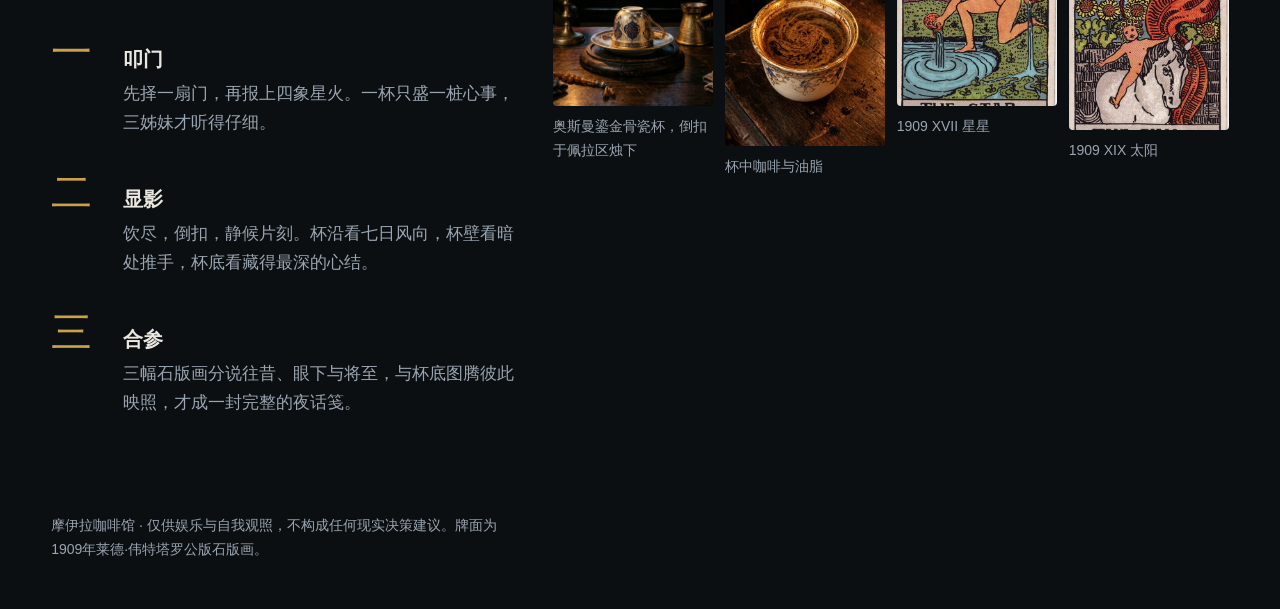
==== commit 57f64059: "feat: Moirae Cafe v4.0 Collector Edition (1909 porcelain top-down base, 3-track Satie/Debussy/Chopin" ====
--- a/index.html
+++ b/index.html
@@ -19,6 +19,7 @@
       <span id="hud-totem" class="chip">杯底图腾 · 待显影</span>
       <span id="hud-score" class="chip">星轨契合 0</span>
       <button id="btn-bgm" class="chip chip-btn" type="button" aria-pressed="true">雨夜琴声：开</button>
+      <button type="button" class="chip chip-btn sound-toggle" id="btn-bgm-track" aria-label="切换古典曲目">曲目 · 萨蒂《裸体歌舞》</button>
       <button id="btn-sound" class="chip chip-btn" type="button" aria-pressed="true">器物声效：开</button>
     </div>
   </div>
@@ -59,6 +60,35 @@
           <button type="button" class="sign-btn reveal" style="--d:660ms" data-sign="earth" aria-pressed="false">土象 · 金牛 / 处女 / 摩羯</button>
           <button type="button" class="sign-btn reveal" style="--d:700ms" data-sign="air" aria-pressed="false">风象 · 双子 / 天秤 / 水瓶</button>
           <button type="button" class="sign-btn reveal" style="--d:740ms" data-sign="water" aria-pressed="false">水象 · 巨蟹 / 天蝎 / 双鱼</button>
+        </div>
+
+        <div class="duo-block reveal" style="--d:760ms">
+          <p class="form-label label">是否携一位同行人合占（可选）</p>
+          <div class="mode-switch mode-seg" id="duo-switch" role="group" aria-label="同占模式">
+            <button type="button" class="mode-btn is-on" id="btn-solo" data-duo="solo" aria-pressed="true">独坐夜航</button>
+            <button type="button" class="mode-btn" id="btn-duo" data-duo="duo" aria-pressed="false">携故人同占</button>
+          </div>
+          <div class="duo-panel filigree-box" id="duo-panel" hidden>
+            <input type="text" id="companion-name" maxlength="12" placeholder="如何称呼那个人？（如：远方旅人 / 某位故人）" autocomplete="off">
+            <div class="companion-grid" id="companion-grid" role="radiogroup" aria-label="同行人四象星火">
+              <button type="button" class="element-pill is-selected" data-comp-el="fire" role="radio" aria-checked="true">
+                <span class="pill-name">对方 · 火象</span>
+                <span class="pill-sub">白羊 / 狮子 / 射手</span>
+              </button>
+              <button type="button" class="element-pill" data-comp-el="earth" role="radio" aria-checked="false">
+                <span class="pill-name">对方 · 土象</span>
+                <span class="pill-sub">金牛 / 处女 / 摩羯</span>
+              </button>
+              <button type="button" class="element-pill" data-comp-el="air" role="radio" aria-checked="false">
+                <span class="pill-name">对方 · 风象</span>
+                <span class="pill-sub">双子 / 天秤 / 水瓶</span>
+              </button>
+              <button type="button" class="element-pill" data-comp-el="water" role="radio" aria-checked="false">
+                <span class="pill-name">对方 · 水象</span>
+                <span class="pill-sub">巨蟹 / 天蝎 / 双鱼</span>
+              </button>
+            </div>
+          </div>
         </div>
 
         <label id="whisper-label" class="label reveal" style="--d:780ms" for="whisper-input">你想亲手建成什么？（可在杯底留一句低语）</label>
@@ -174,6 +204,11 @@
       <article id="slot-2" class="slot" data-slot="2"><h3>将至之兆 · 归途</h3><div class="slot-inner"></div></article>
     </div>
 
+    <aside class="filigree-box" id="spread-banner" hidden>
+      <p class="spread-banner-text">三幅石版画皆已显影 · 三姊妹已在内室备好火漆与信笺</p>
+      <button type="button" class="btn btn-primary" id="btn-banner-oracle">展读摩伊拉夜话笺</button>
+    </aside>
+
     <div class="tarot-mat" data-ui="tarot-desk">
       <p class="mat-note">十二幅石版画背面朝上，静静铺在亚麻桌布上。点任意一张，它便依次落入往昔、眼下与将至。</p>
       <div id="tarot-deck" class="deck" role="group" aria-label="十二张牌背"></div>
@@ -206,7 +241,17 @@
         </section>
       </div>
       <div class="verdict-right">
-        <article id="oracle-dossier" class="oracle reveal" style="--d:120ms" aria-live="polite"></article>
+        <article id="oracle-dossier" class="oracle reveal" style="--d:120ms" aria-live="polite">
+          <section>
+            <div class="dossier-header">
+              <h3>《摩伊拉夜话笺》</h3>
+              <span id="oracle-meta"></span>
+              <button type="button" class="btn-instant-read" id="btn-instant-read">即刻展读全文</button>
+            </div>
+            <div id="oracle-body"></div>
+          </section>
+          <section id="oracle-calendar" class="ink-line"></section>
+        </article>
         <div class="action-bar reveal" style="--d:200ms">
           <button id="btn-save-card" class="btn btn-secondary" type="button">洗印一张拍立得笺</button>
           <button id="btn-copy-comment" class="btn btn-primary" type="button">抄下暗号，赠与同行的人</button>
--- a/assets/style-3c4d5e.css
+++ b/assets/style-3c4d5e.css
@@ -1,6 +1,6 @@
 :root {
-  --font-display: "Songti SC", "Noto Serif SC", "SimSun", Georgia, serif;
-  --font-text: -apple-system, "PingFang SC", "Microsoft YaHei", sans-serif;
+  --font-display: "Songti SC", "STSong", "Noto Serif SC", "SimSun", Georgia, serif;
+  --font-text: -apple-system, BlinkMacSystemFont, "PingFang SC", "Microsoft YaHei", sans-serif;
   --step-display: clamp(2.625rem, 6.2vw, 5.5rem);
   --step-head: clamp(1.75rem, 3.2vw, 2.75rem);
   --step-lead: 1.25rem;
@@ -146,8 +146,8 @@
 
 /* Stage 1 controls */
 .mode-seg { display: inline-flex; gap: 0.25rem; margin-top: 1.75rem; background: var(--surface); padding: 0.25rem; border-radius: 2px; }
-.mode-btn { min-height: 44px; padding: 0.4rem 1rem; font-size: var(--step-small); background: transparent; border: 0; border-radius: 2px; color: var(--muted); }
-.mode-btn.is-on { background: var(--accent); color: var(--accent-ink); font-weight: 700; }
+.mode-btn, .duo-btn { min-height: 44px; padding: 0.4rem 1rem; font-size: var(--step-small); background: transparent; border: 0; border-radius: 2px; color: var(--muted); }
+.mode-btn.is-on, .duo-btn.is-on { background: var(--accent); color: var(--accent-ink); font-weight: 700; }
 .intent-grid { display: grid; grid-template-columns: 1fr 1fr; gap: 0.75rem; }
 .intent-btn {
   text-align: left; display: flex; flex-direction: column; gap: 0.25rem; padding: 1rem;
@@ -166,11 +166,11 @@
 }
 .sign-btn:hover { background: var(--surface-2); }
 .sign-btn[aria-pressed="true"] { background: var(--accent); color: var(--accent-ink); font-weight: 700; }
-#whisper-input {
-  width: 100%; min-height: 48px; padding: 0.6rem 1rem; background: var(--surface); border: 0;
+#whisper-input, #companion-name, .whisper-input {
+  width: 100%; min-height: 48px; padding: 0.6rem 1rem; background: var(--surface-2); color: var(--ink); border: 0;
   border-radius: 2px; font-size: var(--step-body);
 }
-#whisper-input::placeholder { color: var(--muted); }
+#whisper-input::placeholder, #companion-name::placeholder, .whisper-input::placeholder { color: var(--muted); }
 #start-hint { min-height: 1.5rem; color: var(--accent); }
 
 /* Dossier */
@@ -192,7 +192,7 @@
 .desk { align-items: start; }
 .cup-col { grid-column: 1 / span 7; }
 .totem-col { grid-column: 8 / span 5; display: grid; gap: var(--gap); }
-#cup-canvas { width: 100%; max-width: 560px; aspect-ratio: 1; margin-inline: auto; background: var(--surface); border-radius: 50%; touch-action: none; cursor: grab; }
+#cup-canvas { width: 100%; max-width: 560px; aspect-ratio: 1; margin-inline: auto; background: var(--ink-bg); border-radius: 50%; touch-action: none; cursor: grab; }
 #cup-canvas:active { cursor: grabbing; }
 .cup-actions { display: flex; flex-wrap: wrap; gap: 0.75rem; justify-content: center; margin-top: 1.25rem; }
 .zone-tabs { display: grid; grid-template-columns: repeat(3, 1fr); gap: 0.5rem; margin-top: 1.25rem; }
@@ -311,7 +311,7 @@
   .counter { margin-left: 0; width: 100%; }
 }
 @media (max-width: 560px) {
-  .intent-grid, .sign-grid { grid-template-columns: 1fr; }
+  .intent-grid, .sign-grid, .companion-grid { grid-template-columns: 1fr; }
   .plates { grid-template-columns: 1fr 1fr; }
   .plate:nth-child(n) { margin-top: 0; }
   .zone-tabs { grid-template-columns: 1fr; }
@@ -328,14 +328,14 @@
 /* ===== v3.0 Ceremonial Edition ===== */
 
 /* 1909 bookplate corner filigree */
-.intent-btn, .panel, .slot, .rank-card, .oracle {
+.intent-btn, .panel, .slot, .rank-card, .oracle, .filigree-box {
   --fil-a: url("data:image/svg+xml,%3Csvg xmlns='http://www.w3.org/2000/svg' viewBox='0 0 24 24'%3E%3Cpath d='M2 22V7Q2 2 7 2H22M6 22V10Q6 6 10 6H22' fill='none' stroke='%23c9a24b' stroke-width='1.2' opacity='.6'/%3E%3Ccircle cx='4' cy='4' r='1.5' fill='%23c9a24b'/%3E%3C/svg%3E");
   --fil-b: url("data:image/svg+xml,%3Csvg xmlns='http://www.w3.org/2000/svg' viewBox='0 0 24 24'%3E%3Cg transform='rotate(90 12 12)'%3E%3Cpath d='M2 22V7Q2 2 7 2H22M6 22V10Q6 6 10 6H22' fill='none' stroke='%23c9a24b' stroke-width='1.2' opacity='.6'/%3E%3Ccircle cx='4' cy='4' r='1.5' fill='%23c9a24b'/%3E%3C/g%3E%3C/svg%3E");
   --fil-c: url("data:image/svg+xml,%3Csvg xmlns='http://www.w3.org/2000/svg' viewBox='0 0 24 24'%3E%3Cg transform='rotate(270 12 12)'%3E%3Cpath d='M2 22V7Q2 2 7 2H22M6 22V10Q6 6 10 6H22' fill='none' stroke='%23c9a24b' stroke-width='1.2' opacity='.6'/%3E%3Ccircle cx='4' cy='4' r='1.5' fill='%23c9a24b'/%3E%3C/g%3E%3C/svg%3E");
   --fil-d: url("data:image/svg+xml,%3Csvg xmlns='http://www.w3.org/2000/svg' viewBox='0 0 24 24'%3E%3Cg transform='rotate(180 12 12)'%3E%3Cpath d='M2 22V7Q2 2 7 2H22M6 22V10Q6 6 10 6H22' fill='none' stroke='%23c9a24b' stroke-width='1.2' opacity='.6'/%3E%3Ccircle cx='4' cy='4' r='1.5' fill='%23c9a24b'/%3E%3C/g%3E%3C/svg%3E");
 }
 .intent-btn, .intent-btn:hover, .intent-btn[aria-pressed="true"],
-.panel, .slot, .rank-card, .oracle {
+.panel, .slot, .rank-card, .oracle, .filigree-box {
   background-image: var(--fil-a), var(--fil-b), var(--fil-c), var(--fil-d);
   background-repeat: no-repeat;
   background-position: left 6px top 6px, right 6px top 6px, left 6px bottom 6px, right 6px bottom 6px;
@@ -379,11 +379,53 @@
 
 /* Stage 4 wax seal */
 .oracle .sign-row { display: flex; align-items: center; justify-content: flex-end; gap: 1rem; }
-.wax-seal { flex: none; transform-origin: center; animation: sealStamp 0.8s var(--ease) 0.5s both; }
-@keyframes sealStamp {
-  from { opacity: 0; transform: scale(1.35) rotate(-12deg); }
-  to { opacity: 1; transform: scale(1) rotate(0deg); }
-}
+.wax-seal { flex: none; transform-origin: center; }
 @media (prefers-reduced-motion: reduce) {
-  .card-3d, .wax-seal, #cup-canvas.cup-invert { animation: none; }
+  .card-3d, #cup-canvas.cup-invert { animation: none; }
+}
+
+/* ===== v4.0 Collector Edition ===== */
+
+/* Stage 3 inline salon invitation banner */
+.filigree-box { background-color: var(--surface); padding: 1.25rem 1.75rem; border-radius: 2px; }
+#spread-banner {
+  display: flex; flex-wrap: wrap; align-items: center; justify-content: space-between; gap: 1rem 1.5rem;
+  margin-top: var(--gap); background-color: #2a1c12; color: #ede6d6;
+}
+.spread-banner-text { font-family: var(--font-display); font-size: var(--step-body); line-height: 1.8; letter-spacing: 0.04em; }
+#spread-banner .btn-primary { background-color: #c9a24b; color: #1a0f09; }
+.btn-ready-pulse { animation: goldPulse 1.8s ease-in-out infinite; }
+@keyframes goldPulse { 50% { background-color: #c23a2e; } }
+
+/* Stage 4 fountain-pen reveal and wax-seal stamp */
+.dossier-header { display: flex; flex-wrap: wrap; align-items: center; justify-content: space-between; gap: 0.75rem; }
+#oracle-meta { font-family: var(--font-display); font-size: var(--step-small); color: var(--muted); letter-spacing: 0.06em; }
+.btn-instant-read {
+  font-family: var(--font-text); font-size: var(--step-small); background: var(--surface-2); color: var(--muted);
+  border: 0; padding: 6px 14px; min-height: 44px; cursor: pointer; border-radius: 2px;
+}
+#oracle-body { display: grid; gap: 1.5rem; }
+.ink-line { opacity: 0; transform: translateY(6px); transition: opacity 650ms ease, transform 650ms ease; }
+.ink-line.on { opacity: 1; transform: translateY(0); }
+.stamp-ready { opacity: 0; }
+.stamp-ready.on { animation: waxStamp 420ms cubic-bezier(0.2, 1.4, 0.4, 1) forwards; }
+@keyframes waxStamp { 0% { transform: scale(1.65); opacity: 0; } 100% { transform: scale(1); opacity: 1; } }
+
+/* Stage 1 dual-seeker synastry */
+.duo-block { margin-top: 0.25rem; }
+.duo-panel { margin-top: 0.75rem; display: grid; gap: 0.75rem; }
+.companion-grid { display: grid; grid-template-columns: 1fr 1fr; gap: 0.5rem; }
+.element-pill {
+  display: flex; flex-direction: column; align-items: flex-start; gap: 0.1rem; min-height: 56px; padding: 0.5rem 0.75rem;
+  background-color: var(--surface-2); color: var(--ink); border: 0; border-radius: 2px; text-align: left;
+  font-family: var(--font-text); font-size: var(--step-small); transition: background-color 0.25s;
+}
+.element-pill .pill-name { font-size: var(--step-small); font-weight: 700; }
+.element-pill .pill-sub { font-size: var(--step-small); color: var(--muted); }
+.element-pill.is-selected { background-color: var(--accent); color: var(--accent-ink); }
+.element-pill.is-selected .pill-sub { color: var(--accent-ink); }
+.sound-toggle { font-family: var(--font-text); font-size: var(--step-small); }
+@media (prefers-reduced-motion: reduce) {
+  .btn-ready-pulse { animation: none; }
+  .ink-line { transition-duration: 0.01ms; }
 }
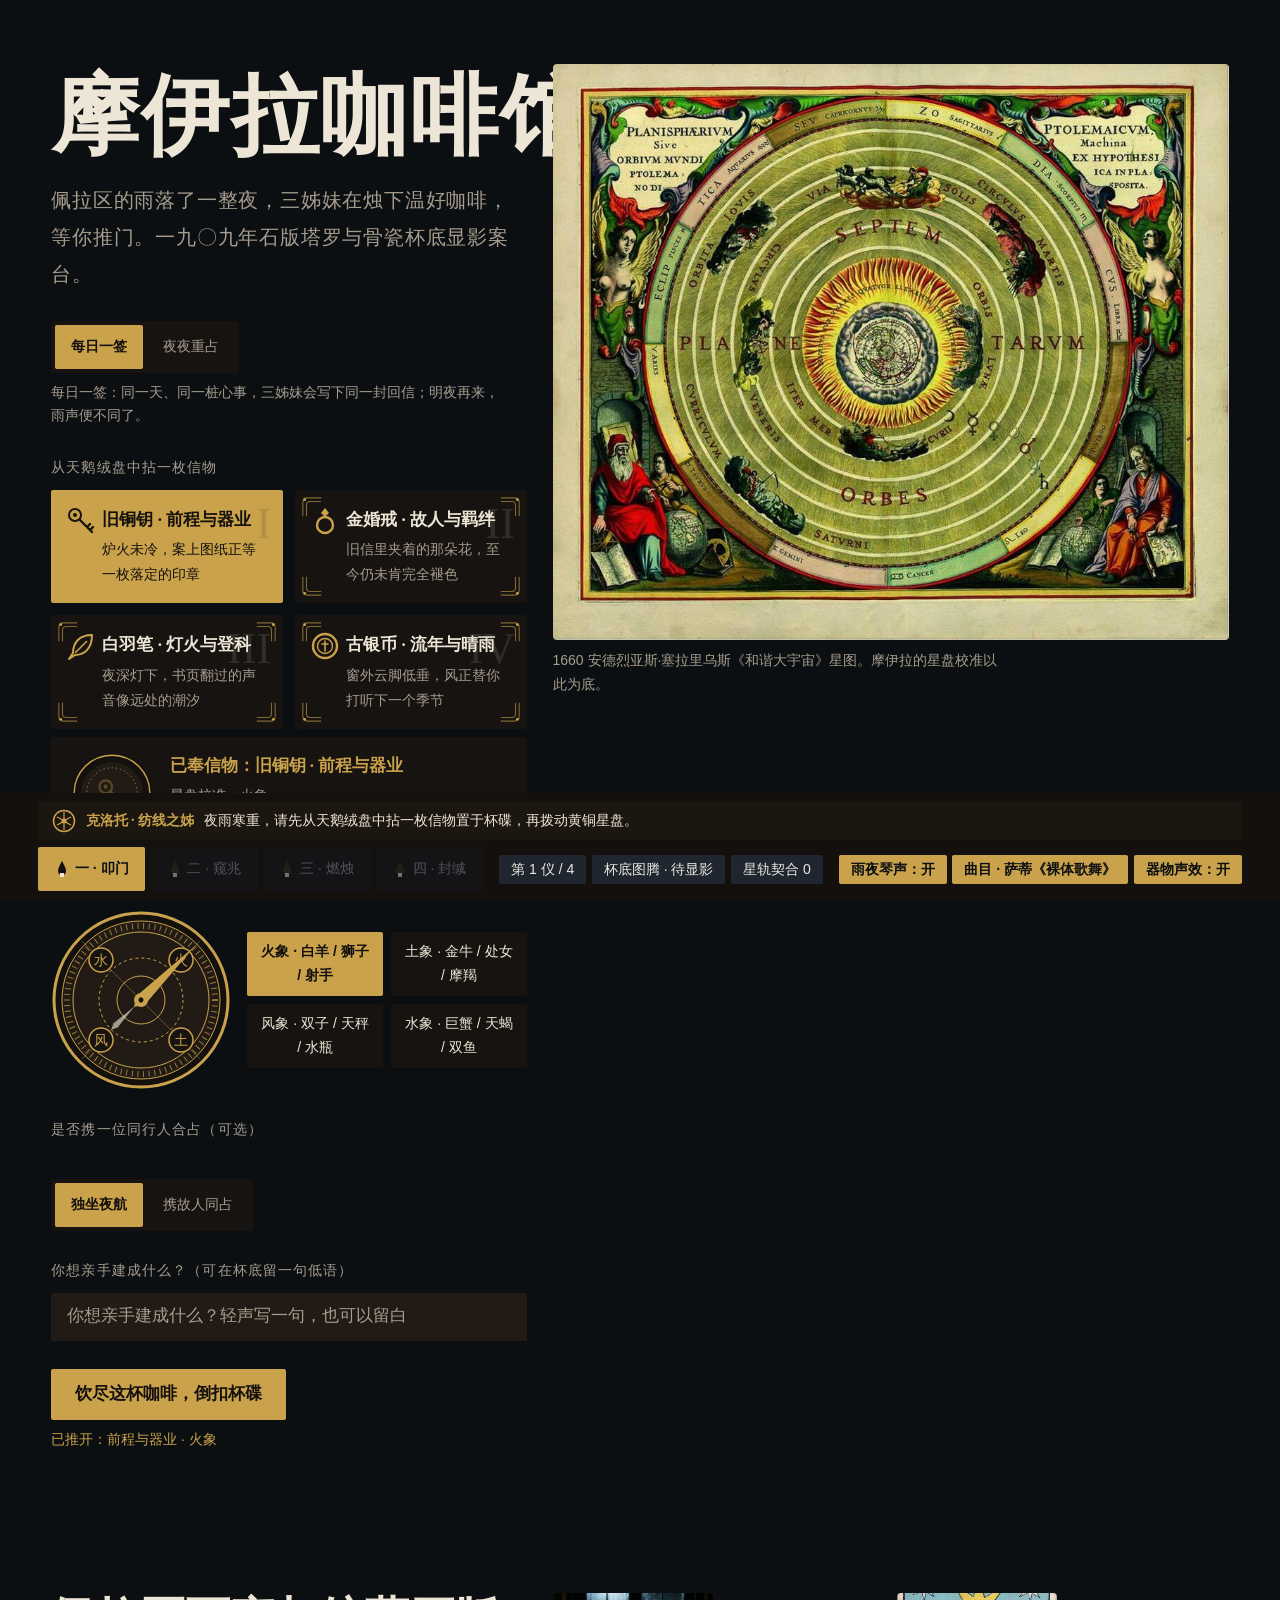
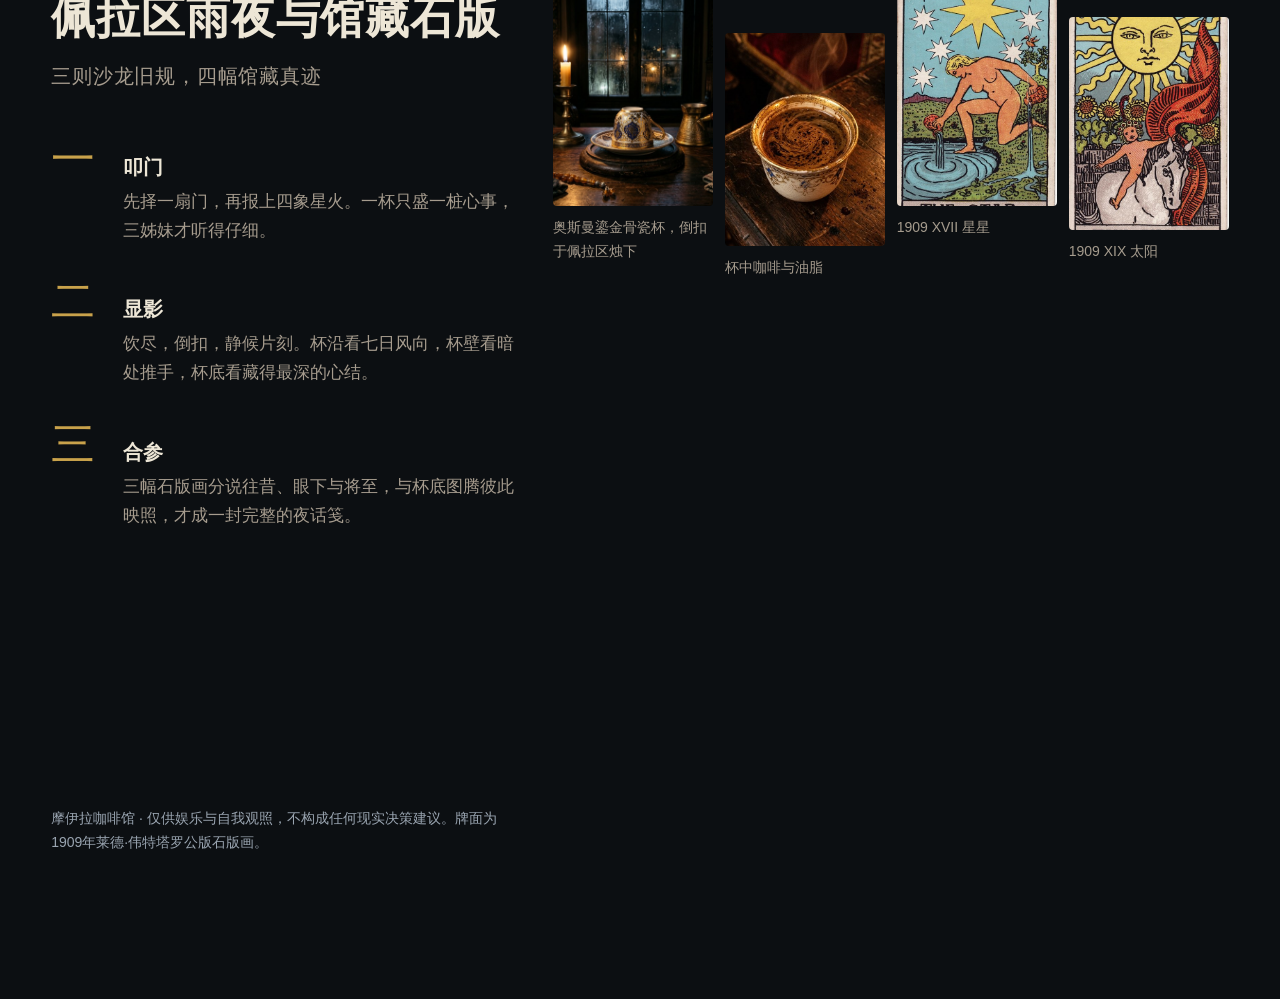
==== commit d864b816: "feat(v5.0): diegetic 1909 parlor tabletop, bottom thumb dock, brass astrolabe, on-canvas loupe, curv" ====
--- a/index.html
+++ b/index.html
@@ -9,57 +9,79 @@
 <link rel="stylesheet" href="./assets/style-3c4d5e.css">
 </head>
 <body data-field="ink">
-<a class="skip" href="#main">跳到主内容</a>
-
-<header class="masthead">
-  <div class="hud">
-    <p class="brand reveal" style="--d:0ms">摩伊拉咖啡馆 · 佩拉区雨夜卷宗</p>
-    <div class="hud-chips reveal" style="--d:60ms">
-      <span id="hud-act" class="chip">第 1 幕 / 4</span>
-      <span id="hud-totem" class="chip">杯底图腾 · 待显影</span>
-      <span id="hud-score" class="chip">星轨契合 0</span>
-      <button id="btn-bgm" class="chip chip-btn" type="button" aria-pressed="true">雨夜琴声：开</button>
-      <button type="button" class="chip chip-btn sound-toggle" id="btn-bgm-track" aria-label="切换古典曲目">曲目 · 萨蒂《裸体歌舞》</button>
-      <button id="btn-sound" class="chip chip-btn" type="button" aria-pressed="true">器物声效：开</button>
-    </div>
-  </div>
-  <nav class="jumpbar reveal" style="--d:120ms" aria-label="夜谈四幕">
-    <button type="button" class="jump is-current" data-jump="1" aria-current="step">一 · 问讯之门</button>
-    <button type="button" class="jump" data-jump="2" disabled>二 · 杯底显影</button>
-    <button type="button" class="jump" data-jump="3" disabled>三 · 石版三牌</button>
-    <button type="button" class="jump" data-jump="4" disabled>四 · 夜话回笺</button>
-  </nav>
-</header>
-
-<main id="main">
+<main id="main-content">
 
   <!-- Stage 1 -->
   <section id="act-1" class="act" data-act="1" data-field="ink" aria-labelledby="act1-title">
     <div class="grid12 hero">
       <div class="hero-copy">
-        <h1 id="act1-title" tabindex="-1" class="reveal" style="--d:100ms">摩伊拉咖啡馆</h1>
-        <p id="act1-sub" class="act-sub reveal" style="--d:180ms">佩拉区的雨落了一整夜，三姊妹在烛下温好咖啡，等你推门。一九〇九年石版塔罗与骨瓷杯底显影卷宗。</p>
-
+        <div class="sign-head">
+          <h1 id="act1-title" tabindex="-1" class="reveal" style="--d:100ms">摩伊拉咖啡馆</h1>
+          <p id="act1-sub" class="act-sub reveal" style="--d:180ms">佩拉区的雨落了一整夜，三姊妹在烛下温好咖啡，等你推门。一九〇九年石版塔罗与骨瓷杯底显影案台。</p>
+        </div>
         <div class="mode-seg reveal" style="--d:240ms" role="group" aria-label="夜谈方式">
           <button type="button" class="mode-btn is-on" data-mode="daily" aria-pressed="true">每日一签</button>
           <button type="button" class="mode-btn" data-mode="free" aria-pressed="false">夜夜重占</button>
         </div>
         <p id="mode-note" class="hint reveal" style="--d:290ms">每日一签：同一天、同一桩心事，三姊妹会写下同一封回信；明夜再来，雨声便不同了。</p>
 
-        <p class="label reveal" style="--d:340ms">推开哪一扇问讯之门</p>
+        <p class="label reveal" style="--d:340ms">从天鹅绒盘中拈一枚信物</p>
         <div class="intent-grid" role="group" aria-label="四扇问讯之门">
-          <button type="button" class="intent-btn reveal" style="--d:380ms" data-intent="career" aria-pressed="false"><b>前程与器业</b><span>炉火未冷，案上图纸正等一枚落定的印章</span></button>
-          <button type="button" class="intent-btn reveal" style="--d:430ms" data-intent="love" aria-pressed="false"><b>故人与羁绊</b><span>旧信里夹着的那朵花，至今仍未肯完全褪色</span></button>
-          <button type="button" class="intent-btn reveal" style="--d:480ms" data-intent="study" aria-pressed="false"><b>灯火与登科</b><span>夜深灯下，书页翻过的声音像远处的潮汐</span></button>
-          <button type="button" class="intent-btn reveal" style="--d:530ms" data-intent="luck" aria-pressed="false"><b>流年与晴雨</b><span>窗外云脚低垂，风正替你打听下一个季节</span></button>
-        </div>
-
-        <p class="label reveal" style="--d:580ms">报上你的四象星火</p>
+          <button type="button" class="intent-btn reveal" style="--d:380ms" data-intent="career" aria-pressed="false" aria-label="旧铜钥 · 前程与器业"><b>旧铜钥 · 前程与器业</b><span>炉火未冷，案上图纸正等一枚落定的印章</span></button>
+          <button type="button" class="intent-btn reveal" style="--d:430ms" data-intent="love" aria-pressed="false" aria-label="金婚戒 · 故人与羁绊"><b>金婚戒 · 故人与羁绊</b><span>旧信里夹着的那朵花，至今仍未肯完全褪色</span></button>
+          <button type="button" class="intent-btn reveal" style="--d:480ms" data-intent="study" aria-pressed="false" aria-label="白羽笔 · 灯火与登科"><b>白羽笔 · 灯火与登科</b><span>夜深灯下，书页翻过的声音像远处的潮汐</span></button>
+          <button type="button" class="intent-btn reveal" style="--d:530ms" data-intent="luck" aria-pressed="false" aria-label="古银币 · 流年与晴雨"><b>古银币 · 流年与晴雨</b><span>窗外云脚低垂，风正替你打听下一个季节</span></button>
+        </div>
+
+
+        <div id="saucer-preview" class="saucer reveal" style="--d:540ms" role="status" aria-live="polite" aria-label="杯碟上的信物">
+          <svg class="saucer-disc" width="120" height="120" viewBox="0 0 120 120" aria-hidden="true">
+            <circle cx="60" cy="60" r="58" fill="#13100d"/>
+            <circle cx="60" cy="60" r="54" fill="none" stroke="#c9a24b" stroke-width="2"/>
+            <circle cx="60" cy="60" r="44" fill="#221b15"/>
+            <circle cx="60" cy="60" r="36" fill="none" stroke="#c9a24b" stroke-width="1" stroke-dasharray="2 4"/>
+            <g id="saucer-keepsake" transform="translate(36 36) scale(1.5)" color="#c9a24b" opacity="0.35"><circle cx="10" cy="10" r="6" fill="none" stroke="currentColor" stroke-width="2"/><circle cx="10" cy="10" r="2" fill="currentColor"/><path d="M14.5 14.5L27 27M22 22l3-3M25 25l3-3" fill="none" stroke="currentColor" stroke-width="2.4" stroke-linecap="round"/></g>
+          </svg>
+          <div class="saucer-copy">
+            <b id="saucer-title">杯碟尚空</b>
+            <span id="saucer-crest">星火未报</span>
+            <span id="saucer-note">信物落碟，星火落盘，低语折入碟下。</span>
+          </div>
+        </div>
+
+        <p class="label reveal" style="--d:580ms">拨动黄铜星盘，报上你的四象星火</p>
+        <div class="astrolabe-wrap">
+          <div id="astrolabe-dial" class="astrolabe reveal" style="--d:600ms" role="group" aria-label="1660 黄铜星盘，点按象限或拖动盘面转动指针">
+            <svg width="180" height="180" viewBox="0 0 180 180" focusable="false" aria-hidden="true">
+              <circle cx="90" cy="90" r="87" fill="#13100d" stroke="#c9a24b" stroke-width="3"/>
+              <circle cx="90" cy="90" r="79" fill="#221b15" stroke="#c9a24b" stroke-width="1"/>
+              <circle cx="90" cy="90" r="74" fill="none" stroke="#c9a24b" stroke-width="6" stroke-dasharray="1 4.65" opacity="0.7"/>
+              <circle cx="90" cy="90" r="68" fill="none" stroke="#c9a24b" stroke-width="1"/>
+              <circle cx="90" cy="90" r="42" fill="none" stroke="#c9a24b" stroke-width="1" stroke-dasharray="3 3"/>
+              <circle cx="90" cy="90" r="24" fill="none" stroke="#c9a24b" stroke-width="1"/>
+              <path d="M31 31L149 149M149 31L31 149" fill="none" stroke="#c9a24b" stroke-width="0.8" opacity="0.5"/>
+              <circle cx="130" cy="50" r="12" fill="#171310" stroke="#c9a24b" stroke-width="1.5"/>
+              <circle cx="130" cy="130" r="12" fill="#171310" stroke="#c9a24b" stroke-width="1.5"/>
+              <circle cx="50" cy="130" r="12" fill="#171310" stroke="#c9a24b" stroke-width="1.5"/>
+              <circle cx="50" cy="50" r="12" fill="#171310" stroke="#c9a24b" stroke-width="1.5"/>
+              <text x="130" y="50">火</text>
+              <text x="130" y="130">土</text>
+              <text x="50" y="130">风</text>
+              <text x="50" y="50">水</text>
+              <g id="astrolabe-needle" style="transform-origin: 90px 90px; transition: transform 0.5s cubic-bezier(0.22, 1, 0.36, 1);">
+                <path d="M90 14L96 90L90 100L84 90Z" fill="#c9a24b"/>
+                <path d="M90 100L93 126L90 132L87 126Z" fill="#ede6d6" opacity="0.6"/>
+                <circle cx="90" cy="90" r="7" fill="#c9a24b"/>
+                <circle cx="90" cy="90" r="2.5" fill="#13100d"/>
+              </g>
+            </svg>
+          </div>
         <div class="sign-grid" role="group" aria-label="四象星火">
           <button type="button" class="sign-btn reveal" style="--d:620ms" data-sign="fire" aria-pressed="false">火象 · 白羊 / 狮子 / 射手</button>
           <button type="button" class="sign-btn reveal" style="--d:660ms" data-sign="earth" aria-pressed="false">土象 · 金牛 / 处女 / 摩羯</button>
           <button type="button" class="sign-btn reveal" style="--d:700ms" data-sign="air" aria-pressed="false">风象 · 双子 / 天秤 / 水瓶</button>
           <button type="button" class="sign-btn reveal" style="--d:740ms" data-sign="water" aria-pressed="false">水象 · 巨蟹 / 天蝎 / 双鱼</button>
+        </div>
         </div>
 
         <div class="duo-block reveal" style="--d:760ms">
@@ -152,10 +174,10 @@
           <button id="btn-swirl-cup" class="btn btn-primary" type="button">倾倒杯中残渣，凝神细看</button>
           <button id="btn-reswirl" class="btn btn-ghost" type="button" disabled>再轻旋一回</button>
         </div>
-        <div class="zone-tabs reveal" style="--d:220ms" role="group" aria-label="杯面三处">
-          <button id="zone-rim" class="zone-btn" type="button" data-zone="rim" aria-pressed="false" disabled>杯沿 · 近七日风向</button>
-          <button id="zone-wall" class="zone-btn" type="button" data-zone="wall" aria-pressed="false" disabled>杯壁 · 暗处推手</button>
-          <button id="zone-bottom" class="zone-btn" type="button" data-zone="bottom" aria-pressed="false" disabled>杯底 · 潜藏心结</button>
+        <div class="zone-tabs reveal" style="--d:220ms" role="group" aria-label="黄铜放大镜，勘察杯沿、杯壁与杯底">
+          <button id="zone-rim" class="zone-btn" type="button" data-zone="rim" aria-pressed="false" aria-label="黄铜放大镜 · 勘察杯沿，近七日风向" disabled><svg class="loupe-icon" width="20" height="20" viewBox="0 0 20 20" aria-hidden="true"><circle cx="8" cy="8" r="6" fill="none" stroke="currentColor" stroke-width="2"/><path d="M12.5 12.5L18 18" fill="none" stroke="currentColor" stroke-width="2.4" stroke-linecap="round"/></svg><b>勘察杯沿</b><span>近七日风向</span></button>
+          <button id="zone-wall" class="zone-btn" type="button" data-zone="wall" aria-pressed="false" aria-label="黄铜放大镜 · 勘察杯壁，暗处推手" disabled><svg class="loupe-icon" width="20" height="20" viewBox="0 0 20 20" aria-hidden="true"><circle cx="8" cy="8" r="6" fill="none" stroke="currentColor" stroke-width="2"/><path d="M12.5 12.5L18 18" fill="none" stroke="currentColor" stroke-width="2.4" stroke-linecap="round"/></svg><b>勘察杯壁</b><span>暗处推手</span></button>
+          <button id="zone-bottom" class="zone-btn" type="button" data-zone="bottom" aria-pressed="false" aria-label="黄铜放大镜 · 勘察杯底，潜藏心结" disabled><svg class="loupe-icon" width="20" height="20" viewBox="0 0 20 20" aria-hidden="true"><circle cx="8" cy="8" r="6" fill="none" stroke="currentColor" stroke-width="2"/><path d="M12.5 12.5L18 18" fill="none" stroke="currentColor" stroke-width="2.4" stroke-linecap="round"/></svg><b>勘察杯底</b><span>潜藏心结</span></button>
         </div>
         <div id="zone-reading" class="zone-reading reveal" style="--d:280ms" aria-live="polite">
           <h3>杯面絮语</h3>
@@ -187,7 +209,7 @@
   </section>
 
   <!-- Stage 3 -->
-  <section id="act-3" class="act" data-act="3" data-field="paper" hidden aria-labelledby="act3-title">
+  <section id="act-3" class="act" data-act="3" data-field="ink" hidden aria-labelledby="act3-title">
     <div class="act-head">
       <h2 id="act3-title" tabindex="-1" class="reveal" style="--d:0ms">古董塔罗圣三角</h2>
       <p class="act-sub reveal" style="--d:60ms">十二幅一九〇九年史密斯石版画覆于亚麻桌布，凭直觉翻开三张，分立往昔、眼下与将至。</p>
@@ -199,9 +221,9 @@
     </div>
 
     <div id="spread-slots" class="spread" aria-label="往昔、眼下、将至三幅石版画">
-      <article id="slot-0" class="slot" data-slot="0"><h3>往昔之因 · 来处</h3><div class="slot-inner"></div></article>
-      <article id="slot-1" class="slot" data-slot="1"><h3>眼下之局 · 结症</h3><div class="slot-inner"></div></article>
-      <article id="slot-2" class="slot" data-slot="2"><h3>将至之兆 · 归途</h3><div class="slot-inner"></div></article>
+      <article id="slot-0" class="slot" data-slot="0"><h3><svg class="slot-candle" width="14" height="28" viewBox="0 0 14 28" aria-hidden="true"><path class="slot-flame" d="M7 1C9 5 11 8 11 11A4 4 0 0 1 3 11C3 8 5 5 7 1Z" fill="#3a3026"/><rect x="3" y="14" width="8" height="13" fill="#ede6d6"/></svg>往昔之因 · 来处</h3><div class="slot-inner"></div></article>
+      <article id="slot-1" class="slot" data-slot="1"><h3><svg class="slot-candle" width="14" height="28" viewBox="0 0 14 28" aria-hidden="true"><path class="slot-flame" d="M7 1C9 5 11 8 11 11A4 4 0 0 1 3 11C3 8 5 5 7 1Z" fill="#3a3026"/><rect x="3" y="14" width="8" height="13" fill="#ede6d6"/></svg>眼下之局 · 结症</h3><div class="slot-inner"></div></article>
+      <article id="slot-2" class="slot" data-slot="2"><h3><svg class="slot-candle" width="14" height="28" viewBox="0 0 14 28" aria-hidden="true"><path class="slot-flame" d="M7 1C9 5 11 8 11 11A4 4 0 0 1 3 11C3 8 5 5 7 1Z" fill="#3a3026"/><rect x="3" y="14" width="8" height="13" fill="#ede6d6"/></svg>将至之兆 · 归途</h3><div class="slot-inner"></div></article>
     </div>
 
     <aside class="filigree-box" id="spread-banner" hidden>
@@ -220,7 +242,7 @@
   </section>
 
   <!-- Stage 4 -->
-  <section id="act-4" class="act" data-act="4" data-field="paper" hidden aria-labelledby="act4-title">
+  <section id="act-4" class="act" data-act="4" data-field="ink" hidden aria-labelledby="act4-title">
     <div class="act-head">
       <h2 id="act4-title" tabindex="-1" class="reveal" style="--d:0ms">摩伊拉夜话笺</h2>
       <p class="act-sub reveal" style="--d:60ms">烛火将尽，三姊妹将杯底图腾与三张石版画合参，为你写下今夜的回信。</p>
@@ -228,8 +250,17 @@
     <div class="grid12 verdict">
       <div class="verdict-left">
         <div id="rank-card" class="rank-card reveal" style="--d:100ms">
+          <svg id="fate-thread-svg" class="fate-thread" width="320" height="96" viewBox="0 0 320 96" aria-hidden="true" focusable="false">
+            <path d="M8 70C60 10 110 90 160 48S260 20 292 40" fill="none" stroke="#c9a24b" stroke-width="2.5" stroke-linecap="round"/>
+            <circle cx="8" cy="70" r="5" fill="#c9a24b"/>
+            <g transform="translate(276 28) rotate(-18)">
+              <path d="M0 0L26 22M0 22L26 0" fill="none" stroke="#ede6d6" stroke-width="2" stroke-linecap="round"/>
+              <circle cx="-3" cy="-3" r="5" fill="none" stroke="#c9a24b" stroke-width="2"/>
+              <circle cx="-3" cy="25" r="5" fill="none" stroke="#c9a24b" stroke-width="2"/>
+            </g>
+          </svg>
           <p id="rank-name" class="rank-name">A · 顺水行舟</p>
-          <p class="rank-score">今夜星轨契合度 <b id="final-score">0</b> / 100</p>
+          <p class="rank-score">星轨共鸣 · <b id="final-score">0</b></p>
         </div>
         <div id="summary-strip" class="strip reveal" style="--d:160ms" aria-label="三牌与杯底图腾总览">
           <canvas id="totem-mini" width="240" height="240" role="img" aria-label="杯底图腾缩略图"></canvas>
@@ -252,6 +283,12 @@
           </section>
           <section id="oracle-calendar" class="ink-line"></section>
         </article>
+        <div class="stage-foot reveal" style="--d:180ms">
+          <button id="btn-stamp-seal" class="btn btn-seal" type="button" aria-label="亲手加盖摩伊拉火漆印">
+            <svg width="28" height="28" viewBox="0 0 28 28" aria-hidden="true"><circle cx="14" cy="14" r="12" fill="#a8281e"/><circle cx="14" cy="14" r="8" fill="none" stroke="#e8b84b" stroke-width="1.5"/><path d="M14 8v12M8 14h12" fill="none" stroke="#e8b84b" stroke-width="1.5"/></svg>
+            <span>亲手加盖摩伊拉火漆印</span>
+          </button>
+        </div>
         <div class="action-bar reveal" style="--d:200ms">
           <button id="btn-save-card" class="btn btn-secondary" type="button">洗印一张拍立得笺</button>
           <button id="btn-copy-comment" class="btn btn-primary" type="button">抄下暗号，赠与同行的人</button>
@@ -266,6 +303,25 @@
   <p>摩伊拉咖啡馆 · 仅供娱乐与自我观照，不构成任何现实决策建议。牌面为1909年莱德·伟特塔罗公版石版画。</p>
 </footer>
 
+<aside class="parlor-dock" id="status-bar" aria-label="占卜案台烛火与留声机">
+  <p id="sister-voice" class="sister-voice" aria-live="polite"><svg id="sister-emblem" width="24" height="24" viewBox="0 0 24 24" aria-hidden="true"><circle cx="12" cy="12" r="10.5" fill="none" stroke="#c9a24b" stroke-width="1.5"/><path d="M12 3v18M5 8c5 2 9 6 14 8M19 8c-5 2-9 6-14 8" fill="none" stroke="#c9a24b" stroke-width="1.2"/><circle cx="12" cy="12" r="2.5" fill="#c9a24b"/></svg><b id="sister-name">克洛托 · 纺线之姊</b> <span id="voice-line">夜雨寒重，请先从天鹅绒盘中拈一枚信物置于杯碟，再拨动黄铜星盘。</span></p>
+  <nav class="jumpbar" aria-label="夜谈四幕烛台">
+    <button type="button" class="jump is-current" data-jump="1" aria-current="step" aria-label="第一幕 · 叩门奉物"><svg class="candle-flame" width="14" height="18" viewBox="0 0 14 18" aria-hidden="true"><path d="M7 1C9 5 11 8 11 11A4 4 0 0 1 3 11C3 8 5 5 7 1Z" fill="#c9a24b"/><rect x="5" y="13" width="4" height="4" fill="#ede6d6"/></svg><span>一 · 叩门</span></button>
+    <button type="button" class="jump" data-jump="2" aria-label="第二幕 · 覆杯窥兆" disabled><svg class="candle-flame" width="14" height="18" viewBox="0 0 14 18" aria-hidden="true"><path d="M7 1C9 5 11 8 11 11A4 4 0 0 1 3 11C3 8 5 5 7 1Z" fill="#c9a24b"/><rect x="5" y="13" width="4" height="4" fill="#ede6d6"/></svg><span>二 · 窥兆</span></button>
+    <button type="button" class="jump" data-jump="3" aria-label="第三幕 · 扇牌燃烛" disabled><svg class="candle-flame" width="14" height="18" viewBox="0 0 14 18" aria-hidden="true"><path d="M7 1C9 5 11 8 11 11A4 4 0 0 1 3 11C3 8 5 5 7 1Z" fill="#c9a24b"/><rect x="5" y="13" width="4" height="4" fill="#ede6d6"/></svg><span>三 · 燃烛</span></button>
+    <button type="button" class="jump" data-jump="4" aria-label="第四幕 · 金线封缄" disabled><svg class="candle-flame" width="14" height="18" viewBox="0 0 14 18" aria-hidden="true"><path d="M7 1C9 5 11 8 11 11A4 4 0 0 1 3 11C3 8 5 5 7 1Z" fill="#c9a24b"/><rect x="5" y="13" width="4" height="4" fill="#ede6d6"/></svg><span>四 · 封缄</span></button>
+  </nav>
+  <div class="hud-chips">
+    <span id="hud-act" class="chip">第 1 幕 / 4</span>
+    <span id="hud-totem" class="chip">杯底图腾 · 待显影</span>
+    <span id="hud-score" class="chip">星轨契合 0</span>
+  </div>
+  <div class="gramophone" role="group" aria-label="留声机">
+    <button id="btn-bgm" class="chip chip-btn" type="button" aria-pressed="true">雨夜琴声：开</button>
+    <button type="button" class="chip chip-btn sound-toggle" id="btn-bgm-track" aria-label="切换古典曲目">曲目 · 萨蒂《裸体歌舞》</button>
+    <button id="btn-sound" class="chip chip-btn" type="button" aria-pressed="true">器物声效：开</button>
+  </div>
+</aside>
 <div id="card-modal" class="modal" role="dialog" aria-modal="true" aria-labelledby="modal-title" aria-hidden="true">
   <div class="modal-body">
     <h3 id="modal-title">摩伊拉夜话拍立得笺</h3>
--- a/assets/style-3c4d5e.css
+++ b/assets/style-3c4d5e.css
@@ -1,8 +1,8 @@
 :root {
   --font-display: "Songti SC", "STSong", "Noto Serif SC", "SimSun", Georgia, serif;
   --font-text: -apple-system, BlinkMacSystemFont, "PingFang SC", "Microsoft YaHei", sans-serif;
-  --step-display: clamp(2.625rem, 6.2vw, 5.5rem);
-  --step-head: clamp(1.75rem, 3.2vw, 2.75rem);
+  --step-hero: 5.5rem;
+  --step-head: 2.75rem;
   --step-lead: 1.25rem;
   --step-body: 1.0625rem;
   --step-small: 0.875rem;
@@ -22,26 +22,26 @@
   --seal: #a8281e;
 
   --bg: #0c0f12;
-  --surface: #161b22;
-  --surface-2: #1f2630;
-  --ink: #eae7e1;
-  --muted: #9aa5b1;
+  --surface: #171310;
+  --surface-2: #221b15;
+  --ink: #ede6d6;
+  --muted: #a69c8e;
   --accent: #c9a24b;
-  --accent-ink: #0c0f12;
+  --accent-ink: #13100d;
 
   --gap: clamp(1rem, 2vw, 1.75rem);
   --pad: clamp(1.25rem, 4vw, 4rem);
   --ease: cubic-bezier(0.22, 1, 0.36, 1);
 }
 
-body[data-field="paper"] {
-  --bg: var(--field-1);
-  --surface: var(--field-surface);
-  --surface-2: var(--field-surface-2);
-  --ink: var(--field-ink);
-  --muted: var(--field-muted);
-  --accent: var(--seal);
-  --accent-ink: #edeae4;
+[data-field="ink"], [data-field="paper"] {
+  --bg: #0c0f12;
+  --surface: #171310;
+  --surface-2: #221b15;
+  --ink: #ede6d6;
+  --muted: #a69c8e;
+  --accent: #c9a24b;
+  --accent-ink: #13100d;
 }
 
 *, *::before, *::after { box-sizing: border-box; }
@@ -78,7 +78,7 @@
 
 h1, h2, h3 { font-family: var(--font-display); font-weight: 700; letter-spacing: 0.02em; line-height: 1.2; text-wrap: balance; }
 p, li, dd, figcaption { max-width: 58ch; }
-h1 { font-size: var(--step-display); white-space: nowrap; }
+h1 { font-size: var(--step-hero); white-space: nowrap; }
 h2 { font-size: var(--step-head); }
 h3 { font-size: var(--step-lead); }
 .act-sub { font-size: var(--step-lead); color: var(--muted); margin-top: 0.75rem; line-height: 1.85; letter-spacing: 0.04em; max-width: 40rem; }
@@ -277,7 +277,7 @@
 .lb-list li b { font-family: var(--font-display); color: var(--accent); font-size: var(--step-body); }
 .lb-empty { color: var(--muted); font-size: var(--step-small); }
 
-.foot { padding: 2rem var(--pad) 3rem; background: var(--ink-bg); color: var(--ink-muted); font-size: var(--step-small); }
+.foot { padding: 2rem var(--pad) 9rem; background: var(--ink-bg); color: var(--ink-muted); font-size: var(--step-small); }
 
 /* Overlays */
 .modal {
@@ -293,7 +293,7 @@
 .modal-body .btn-primary { background: var(--seal); color: #edeae4; }
 .modal-body .btn-ghost { background: var(--field-surface-2); color: var(--field-ink); }
 .toast {
-  position: fixed; left: 50%; bottom: 1.5rem; transform: translate(-50%, 20px); z-index: 80;
+  position: fixed; left: 50%; bottom: 11rem; transform: translate(-50%, 20px); z-index: 80;
   background: #eae7e1; color: #0c0f12; padding: 0.7rem 1.25rem; border-radius: 8px; font-size: var(--step-small); font-weight: 700;
   visibility: hidden; opacity: 0; transition: opacity 0.3s, transform 0.3s, visibility 0s 0.3s; max-width: 90vw; text-align: center;
 }
@@ -307,15 +307,15 @@
   .hero-copy, .hero-figure, .dossier-copy, .plates, .cup-col, .totem-col, .verdict-left, .verdict-right { grid-column: 1 / -1; }
   .spread { grid-template-columns: 1fr; }
   .spread .slot:nth-child(2) { margin-top: 0; }
-  .deck { grid-template-columns: repeat(4, 1fr); }
   .counter { margin-left: 0; width: 100%; }
+  h1 { font-size: 2.75rem; }
+  h2 { font-size: 1.25rem; }
 }
 @media (max-width: 560px) {
   .intent-grid, .sign-grid, .companion-grid { grid-template-columns: 1fr; }
   .plates { grid-template-columns: 1fr 1fr; }
   .plate:nth-child(n) { margin-top: 0; }
   .zone-tabs { grid-template-columns: 1fr; }
-  .deck { grid-template-columns: repeat(3, 1fr); gap: 0.5rem; }
   .slot-card { grid-template-columns: 1fr; }
   .slot-card .img-wrap { max-width: 140px; }
   .strip { grid-template-columns: 1fr; }
@@ -428,4 +428,115 @@
 @media (prefers-reduced-motion: reduce) {
   .btn-ready-pulse { animation: none; }
   .ink-line { transition-duration: 0.01ms; }
-}+}
+
+/* ===== v5.0 First-Person 1909 Parlor Table ===== */
+
+main { padding-bottom: 180px; }
+@media (max-width: 768px) { main { padding-bottom: 210px; } }
+
+#astrolabe-dial svg text {
+  font-family: var(--font-display); font-size: var(--step-small); fill: #c9a24b;
+  text-anchor: middle; dominant-baseline: central;
+}
+
+/* Bottom thumb-zone parlor dock */
+.parlor-dock {
+  position: fixed; inset-inline: 0; bottom: 0; z-index: 40;
+  background: #13100d; color: var(--ink);
+  padding: 0.55rem clamp(0.75rem, 3vw, 2.5rem) calc(0.55rem + env(safe-area-inset-bottom));
+  display: grid; grid-template-columns: 1fr auto auto; gap: 0.45rem 1rem; align-items: center;
+}
+.sister-voice {
+  grid-column: 1 / -1; display: flex; align-items: center; gap: 0.6rem; max-width: none;
+  background: #1c1611; padding: 0.45rem 0.85rem; border-radius: 2px;
+  font-family: var(--font-display); font-size: var(--step-small); color: var(--ink);
+}
+.sister-voice svg { flex: none; }
+.sister-voice b { color: var(--accent); font-size: var(--step-small); white-space: nowrap; }
+#voice-line { display: -webkit-box; -webkit-line-clamp: 2; -webkit-box-orient: vertical; overflow: hidden; }
+.parlor-dock .jumpbar { grid-column: 1 / 2; margin: 0; padding: 0; display: grid; grid-template-columns: repeat(4, minmax(0, 1fr)); gap: 0.35rem; }
+.parlor-dock .jump { display: inline-flex; align-items: center; justify-content: center; gap: 0.35rem; min-height: 44px; padding: 0.35rem 0.5rem; font-size: var(--step-small); }
+.parlor-dock .jump.is-current .candle-flame path { fill: #13100d; }
+.parlor-dock .jump:disabled .candle-flame path { fill: #3a3026; }
+.parlor-dock .hud-chips, .parlor-dock .gramophone { display: flex; flex-wrap: wrap; gap: 0.35rem; align-items: center; }
+@media (max-width: 768px) {
+  .parlor-dock { grid-template-columns: 1fr; gap: 0.35rem; padding: 0.45rem 0.65rem; }
+  .parlor-dock .jumpbar { grid-column: 1 / -1; }
+  .parlor-dock .hud-chips { display: none; }
+  .parlor-dock .gramophone { display: grid; grid-template-columns: repeat(3, minmax(0, 1fr)); gap: 0.3rem; }
+  .parlor-dock .chip-btn { min-height: 44px; padding: 0.25rem 0.35rem; font-size: var(--step-small); text-align: center; justify-content: center; white-space: nowrap; overflow: hidden; text-overflow: ellipsis; }
+}
+
+/* Stage 1: keepsake tokens, saucer, astrolabe */
+.intent-btn { position: relative; padding-left: 3.2rem; }
+.intent-btn::before {
+  content: ""; position: absolute; left: 0.85rem; top: 0.95rem; width: 32px; height: 32px;
+  background-repeat: no-repeat; background-size: contain; pointer-events: none;
+}
+.intent-btn[data-intent="career"]::before {
+  background-image: url("data:image/svg+xml,%3Csvg xmlns='http://www.w3.org/2000/svg' viewBox='0 0 32 32'%3E%3Ccircle cx='10' cy='10' r='6' fill='none' stroke='%23c9a24b' stroke-width='2'/%3E%3Ccircle cx='10' cy='10' r='2' fill='%23c9a24b'/%3E%3Cpath d='M14.5 14.5L27 27M22 22l3-3M25 25l3-3' fill='none' stroke='%23c9a24b' stroke-width='2.4' stroke-linecap='round'/%3E%3C/svg%3E");
+}
+.intent-btn[data-intent="love"]::before {
+  background-image: url("data:image/svg+xml,%3Csvg xmlns='http://www.w3.org/2000/svg' viewBox='0 0 32 32'%3E%3Ccircle cx='16' cy='20' r='8' fill='none' stroke='%23c9a24b' stroke-width='2.4'/%3E%3Cpath d='M12 8l4-5 4 5-4 4Z' fill='%23c9a24b'/%3E%3C/svg%3E");
+}
+.intent-btn[data-intent="study"]::before {
+  background-image: url("data:image/svg+xml,%3Csvg xmlns='http://www.w3.org/2000/svg' viewBox='0 0 32 32'%3E%3Cpath d='M27 4C14 4 8 12 8 22l-4 6 6-4c10 0 17-7 17-20Z' fill='none' stroke='%23c9a24b' stroke-width='2' stroke-linejoin='round'/%3E%3Cpath d='M10 22L22 10' fill='none' stroke='%23c9a24b' stroke-width='1.6'/%3E%3C/svg%3E");
+}
+.intent-btn[data-intent="luck"]::before {
+  background-image: url("data:image/svg+xml,%3Csvg xmlns='http://www.w3.org/2000/svg' viewBox='0 0 32 32'%3E%3Ccircle cx='16' cy='16' r='12' fill='none' stroke='%23c9a24b' stroke-width='2.4'/%3E%3Ccircle cx='16' cy='16' r='7.5' fill='none' stroke='%23c9a24b' stroke-width='1.4'/%3E%3Cpath d='M16 11v10M13 14h6' fill='none' stroke='%23c9a24b' stroke-width='1.6' stroke-linecap='round'/%3E%3C/svg%3E");
+}
+.intent-btn[aria-pressed="true"]::before { filter: brightness(0.12); }
+.saucer { display: flex; align-items: center; gap: 1rem; background: var(--surface); padding: 0.85rem 1.15rem; border-radius: 2px; margin-top: 0.5rem; }
+.saucer-disc { flex: none; width: 84px; height: 84px; }
+.saucer-copy { display: grid; gap: 0.2rem; }
+.saucer-copy b { font-family: var(--font-display); font-size: var(--step-body); color: var(--accent); }
+.saucer-copy span { font-size: var(--step-small); color: var(--muted); }
+.astrolabe-wrap { display: grid; grid-template-columns: 180px 1fr; gap: 1rem; align-items: center; }
+.astrolabe { width: 180px; height: 180px; margin-inline: auto; cursor: pointer; touch-action: none; }
+@media (max-width: 768px) { .astrolabe-wrap { grid-template-columns: 1fr; } }
+
+/* Stage 2: brass loupe buttons */
+.zone-btn { display: flex; flex-direction: column; align-items: center; justify-content: center; gap: 0.15rem; }
+.zone-btn b, .zone-btn span { font-size: var(--step-small); }
+.loupe-icon { color: var(--accent); }
+.zone-btn[aria-pressed="true"] .loupe-icon { color: var(--accent-ink); }
+#cup-canvas { cursor: pointer; }
+
+/* Stage 3: igniting candles and curved 12-card fan */
+.slot h3 { display: flex; align-items: center; gap: 0.45rem; }
+.slot.is-lit .slot-flame { fill: #e8b84b; }
+.deck {
+  display: flex; justify-content: center; align-items: flex-end;
+  padding: 2.2rem 0.5rem 1rem; overflow: visible;
+}
+.deck-card {
+  width: 78px; flex: 0 0 78px; margin-left: -18px;
+  transform-origin: 50% 125%;
+  transform: translate(var(--tx, 0px), calc(var(--ty, 0px) + var(--fan-y, 0px))) rotate(calc(var(--rot, 0deg) + var(--fan-rot, 0deg)));
+}
+.deck-card:first-child { margin-left: 0; }
+@media (hover: hover) {
+  .deck-card:not(:disabled):hover {
+    transform: translate(var(--tx, 0px), calc(var(--fan-y, 0px) - 18px)) rotate(var(--fan-rot, 0deg)) scale(1.08);
+    z-index: 10;
+  }
+}
+@media (max-width: 768px) {
+  .deck {
+    display: grid; grid-template-columns: repeat(6, minmax(0, 1fr));
+    gap: 0.65rem 0.35rem; padding: 1rem 0.15rem 0.5rem;
+  }
+  .deck-card {
+    width: 100%; margin-left: 0; transform-origin: 50% 110%;
+    transform: translate(var(--tx, 0px), calc(var(--ty, 0px) + var(--m-fan-y, 0px))) rotate(calc(var(--rot, 0deg) + var(--m-fan-rot, 0deg)));
+  }
+}
+
+/* Stage 4: fate spindle thread and brass signet stamp */
+.fate-thread { width: 100%; max-width: 280px; height: auto; display: block; margin-bottom: 0.5rem; }
+.rank-score #final-score { font-size: var(--step-lead); }
+.btn-seal { display: inline-flex; align-items: center; gap: 0.6rem; background: #2a1814; color: #ede6d6; padding: 0.65rem 1.25rem; font-family: var(--font-display); font-size: var(--step-body); }
+.stage-foot { margin-top: 1.5rem; }
+.deck-card.is-drawn { transform: translate(var(--tx, 0px), var(--fan-y, 0px)) rotate(var(--fan-rot, 0deg)) scale(0.94); }
+@media (max-width: 768px) { .deck-card.is-drawn { transform: translate(var(--tx, 0px), var(--m-fan-y, 0px)) rotate(var(--m-fan-rot, 0deg)) scale(0.94); } }
